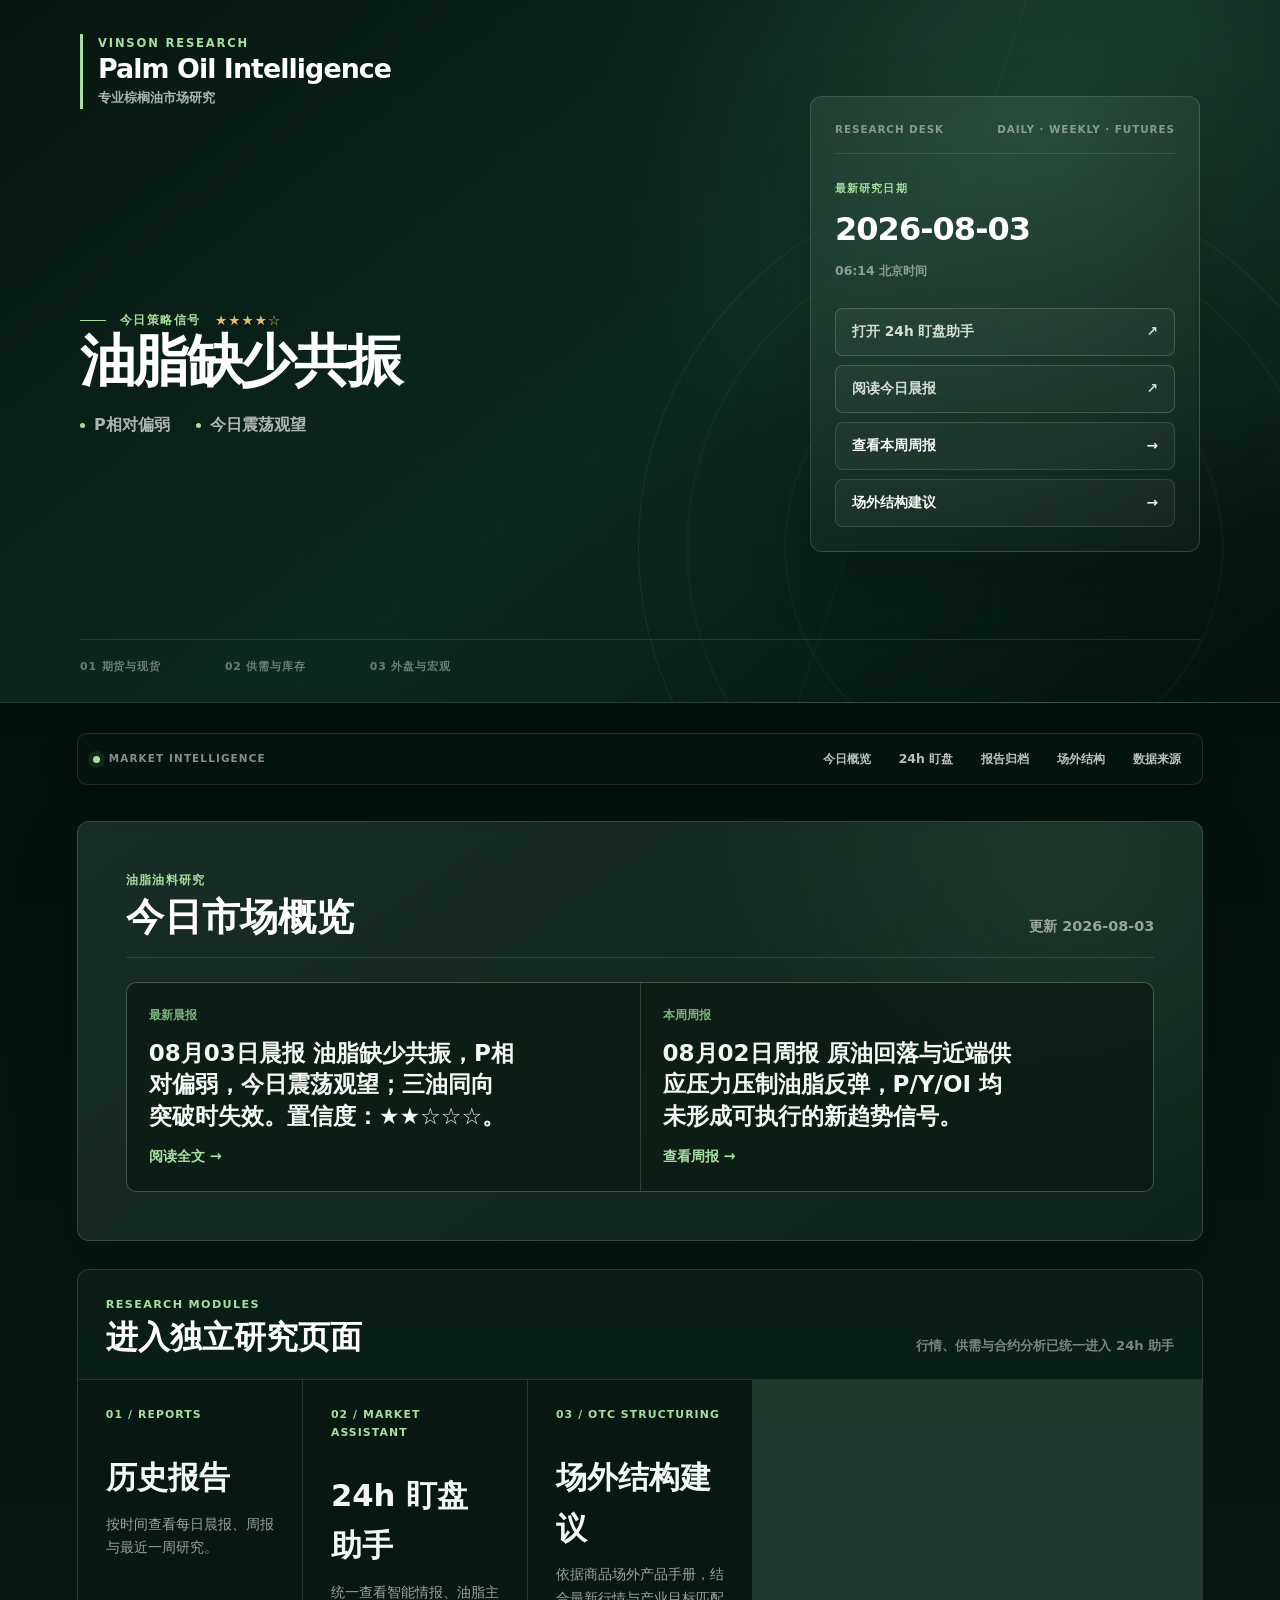
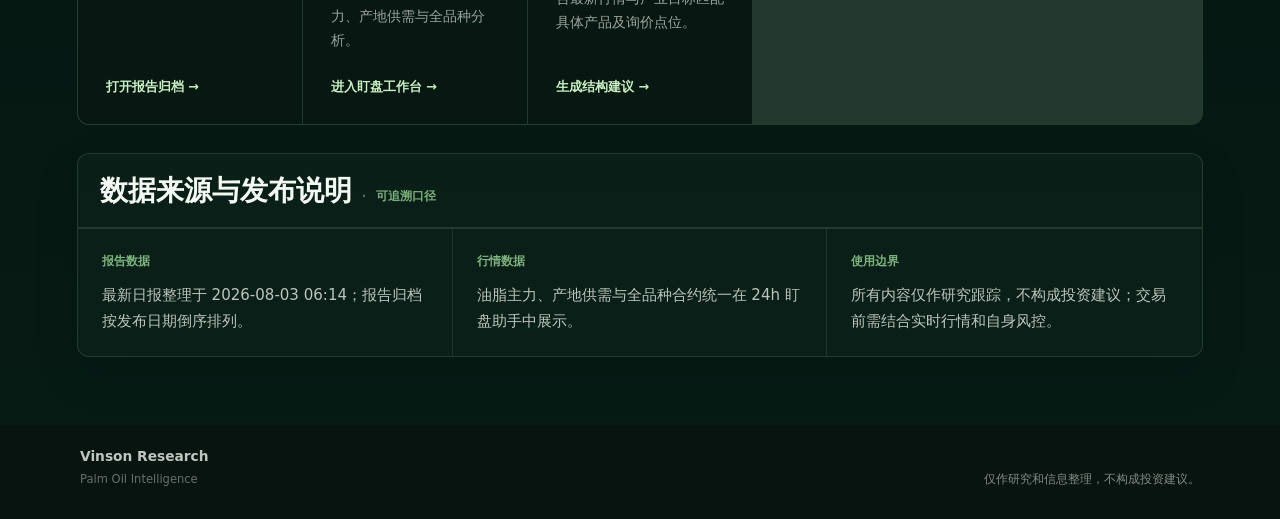
==== index.html @ aa5751e1 "Add on-demand futures contract analysis" ====
<!doctype html>
<html lang="zh-CN">
  <head>
    <meta charset="utf-8" />
    <meta name="viewport" content="width=device-width, initial-scale=1" />
    <title>棕榈油行情报告 | vinsontesla.com</title>
    <meta
      name="description"
      content="每日棕榈油期货、现货、库存、外盘与宏观要点汇总。"
    />
    <meta name="theme-color" content="#071712" />
    <meta property="og:type" content="website" />
    <meta property="og:title" content="Palm Oil Intelligence | 棕榈油市场研究" />
    <meta property="og:description" content="每日棕榈油期货、现货、库存、外盘与宏观要点汇总。" />
    <meta property="og:image" content="https://ethenwen0423-coder.github.io/palm-oil-daily/assets/og-palm-oil.png" />
    <meta property="og:image:width" content="1734" />
    <meta property="og:image:height" content="907" />
    <meta name="twitter:card" content="summary_large_image" />
    <link rel="icon" href="data:," />
    <script>
      window.PALM_OIL_CACHE_BUST = Date.now();
      document.write('<link rel="stylesheet" href="assets/styles.css?v=' + window.PALM_OIL_CACHE_BUST + '" />');
    </script>
  </head>
  <body class="home-page">
    <header class="hero">
      <div class="shell hero-shell">
        <div class="hero-brand" aria-label="Vinson Research Palm Oil Intelligence">
          <div>
            <p>Vinson Research</p>
            <h1>Palm Oil Intelligence</h1>
            <span>专业棕榈油市场研究</span>
          </div>
        </div>

        <section class="hero-view" aria-labelledby="today-view-title">
          <div class="hero-view-label">
            <span id="today-view-title">今日策略信号</span>
            <strong aria-label="四星观点评级">★★★★☆</strong>
          </div>
          <p id="hero-call" class="hero-call">读取今日观点</p>
          <ul id="hero-points">
            <li>自动同步最新晨报</li>
            <li>等待数据加载</li>
          </ul>
        </section>

        <aside class="hero-aside" aria-label="研究入口与更新时间">
          <div class="hero-aside-label"><span>Research Desk</span><span>Daily · Weekly · Futures</span></div>
          <div class="hero-meta" aria-label="更新时间">
            <span>最新研究日期</span>
            <strong id="latest-date">等待生成</strong>
            <span id="latest-updated">自动发布准备中</span>
          </div>

          <div class="hero-actions" aria-label="报告入口">
            <a class="hero-button hero-button-option" href="assistant.html">打开 24h 盯盘助手 <span aria-hidden="true">↗</span></a>
            <a id="daily-report-link" class="hero-button hero-button-option" href="reports.html">阅读今日晨报 <span aria-hidden="true">↗</span></a>
            <a id="weekly-report-link" class="hero-button hero-button-secondary" href="reports.html">查看本周周报 <span aria-hidden="true">→</span></a>
            <a class="hero-button hero-button-secondary" href="otc-structure.html">场外结构建议 <span aria-hidden="true">→</span></a>
          </div>
        </aside>

        <div class="hero-footnote" aria-label="研究覆盖范围">
          <span>01 期货与现货</span>
          <span>02 供需与库存</span>
          <span>03 外盘与宏观</span>
        </div>
      </div>
    </header>

    <main class="shell newspaper-layout">
      <nav class="home-anchor-nav" aria-label="首页分区导航">
        <strong><span aria-hidden="true"></span> Market Intelligence</strong>
        <div>
          <a href="#overview">今日概览</a>
          <a href="assistant.html">24h 盯盘</a>
          <a href="reports.html">报告归档</a>
          <a href="otc-structure.html">场外结构</a>
          <a href="#sources">数据来源</a>
        </div>
      </nav>

      <section id="overview" class="market-brief" aria-labelledby="overview-title">
        <header class="market-brief-header">
          <div>
            <p>油脂油料研究</p>
            <h2 id="overview-title">今日市场概览</h2>
          </div>
          <span id="overview-date">等待更新</span>
        </header>
        <div class="brief-report-stack" aria-label="最新研究报告">
          <article class="brief-report-item">
            <span>最新晨报</span>
            <strong id="overview-daily-title">等待生成</strong>
            <a id="overview-daily-link" href="reports.html">阅读全文 →</a>
          </article>
          <article class="brief-report-item">
            <span>本周周报</span>
            <strong id="overview-weekly-title">等待生成</strong>
            <a id="overview-weekly-link" href="reports.html">查看周报 →</a>
          </article>
        </div>

      </section>

      <section class="research-entries" aria-labelledby="research-entries-title">
        <header class="research-entries-heading">
          <div>
            <p>Research Modules</p>
            <h2 id="research-entries-title">进入独立研究页面</h2>
          </div>
          <span>行情、供需与合约分析已统一进入 24h 助手</span>
        </header>
        <div class="research-entry-grid">
          <a class="research-entry-card" href="reports.html">
            <span>01 / Reports</span>
            <strong>历史报告</strong>
            <p>按时间查看每日晨报、周报与最近一周研究。</p>
            <b>打开报告归档 →</b>
          </a>
          <a class="research-entry-card" href="assistant.html">
            <span>02 / Market Assistant</span>
            <strong>24h 盯盘助手</strong>
            <p>统一查看智能情报、油脂主力、产地供需与全品种分析。</p>
            <b>进入盯盘工作台 →</b>
          </a>
          <a class="research-entry-card" href="otc-structure.html">
            <span>03 / OTC Structuring</span>
            <strong>场外结构建议</strong>
            <p>依据商品场外产品手册，结合最新行情与产业目标匹配具体产品及询价点位。</p>
            <b>生成结构建议 →</b>
          </a>
        </div>
      </section>

      <section id="sources" class="sources-section" aria-labelledby="sources-title">
        <header class="section-heading">
          <h2 id="sources-title">数据来源与发布说明</h2>
          <span>可追溯口径</span>
        </header>
        <div class="sources-grid">
          <article class="source-card">
            <span>报告数据</span>
            <p id="sources-reports">日报与周报由本地发布流程同步生成。</p>
          </article>
          <article class="source-card">
            <span>行情数据</span>
            <p id="sources-futures">油脂主力、产地供需与全品种合约统一在 24h 盯盘助手中展示。</p>
          </article>
          <article class="source-card">
            <span>使用边界</span>
            <p>所有内容仅作研究跟踪，不构成投资建议；交易前需结合实时行情和自身风控。</p>
          </article>
        </div>
      </section>
    </main>

    <footer class="site-footer">
      <div class="shell footer-inner">
        <div><strong>Vinson Research</strong><span>Palm Oil Intelligence</span></div>
        <p>仅作研究和信息整理，不构成投资建议。</p>
      </div>
    </footer>

    <script>
      document.write('<script src="data/reports.js?v=' + window.PALM_OIL_CACHE_BUST + '"><\/script>');
    </script>
    <script>
      document.write('<script src="assets/app.js?v=' + window.PALM_OIL_CACHE_BUST + '"><\/script>');
    </script>
  </body>
</html>
---- assets/styles.css ----
:root {
  color-scheme: light;
  --bg: #f7f4ee;
  --panel: #ffffff;
  --ink: #1b1b1b;
  --muted: #66615a;
  --line: #d6d0c6;
  --accent: #8a5a20;
  --accent-dark: #5c3c15;
  --gold: #8a5a20;
  --deep: #071511;
  --deep-2: #0d211b;
  --danger: #a33b2f;
  --shadow: 0 18px 42px rgba(39, 31, 20, 0.08);
}

/* OTC structuring */
.otc-page {
  min-height: 100vh;
  background: #f1f2ed;
  color: #17221c;
}

.otc-hero {
  padding: 72px 0 82px;
  background:
    radial-gradient(circle at 12% 18%, rgba(186, 139, 72, 0.2), transparent 30%),
    linear-gradient(132deg, #111b16 0%, #22352a 58%, #0c1511 100%);
  color: #f5f3e9;
}

.otc-hero-grid {
  display: grid;
  grid-template-columns: minmax(0, 1fr) minmax(390px, 500px);
  gap: clamp(48px, 8vw, 110px);
  align-items: center;
}

.otc-eyebrow {
  margin: 0 0 14px;
  color: #d8ad70;
  font-size: 0.74rem;
  font-weight: 900;
  letter-spacing: 0.13em;
  text-transform: uppercase;
}

.otc-intro h1 {
  margin: 0;
  color: #fffdf5;
  font-size: clamp(3.4rem, 7.4vw, 6.8rem);
  letter-spacing: -0.06em;
  line-height: 0.9;
}

.otc-intro > p:not(.otc-eyebrow) {
  max-width: 620px;
  margin: 28px 0 0;
  color: rgba(247, 244, 232, 0.68);
  font-size: 1.02rem;
  line-height: 1.8;
}

.otc-data-status {
  display: grid;
  max-width: 590px;
  gap: 4px;
  margin-top: 40px;
  padding: 19px 21px;
  border: 1px solid rgba(224, 183, 125, 0.22);
  border-left: 3px solid #d8ad70;
  background: rgba(255, 255, 255, 0.04);
}

.otc-data-status span,
.otc-data-status small {
  color: rgba(247, 244, 232, 0.55);
  font-size: 0.72rem;
  font-weight: 760;
}

.otc-data-status strong { color: #fff; }

.otc-form {
  padding: 30px;
  border: 1px solid #e3ded0;
  background: #fff;
  box-shadow: 0 28px 70px rgba(0, 10, 5, 0.28);
  color: #17221c;
}

.otc-form-heading {
  display: flex;
  align-items: center;
  gap: 14px;
  padding-bottom: 22px;
  border-bottom: 1px solid #ebe7dc;
}

.otc-form-heading > span,
.otc-result-empty > span {
  display: grid;
  width: 40px;
  height: 40px;
  flex: 0 0 40px;
  place-items: center;
  border-radius: 50%;
  background: #9b6b2c;
  color: #fff;
  font-size: 0.76rem;
  font-weight: 900;
}

.otc-form-heading div { display: grid; }
.otc-form-heading strong { font-size: 1.08rem; }
.otc-form-heading small { color: #7d817c; }

.otc-field {
  display: grid;
  gap: 9px;
  margin-top: 22px;
  padding: 0;
  border: 0;
}

.otc-field > span,
.otc-field legend {
  color: #3c4841;
  font-size: 0.84rem;
  font-weight: 850;
}

.otc-field > small {
  color: #7b847e;
  font-size: 0.72rem;
}

.otc-field select {
  width: 100%;
  min-height: 50px;
  padding: 0 14px;
  border: 1px solid #d5d3c9;
  border-radius: 0;
  background: #fcfcfa;
  color: #17221c;
  font: inherit;
  font-weight: 760;
}

.otc-field select:focus {
  outline: 2px solid rgba(155, 107, 44, 0.2);
  border-color: #9b6b2c;
}

.otc-choice-grid { display: grid; gap: 7px; }
.objective-grid { grid-template-columns: repeat(3, minmax(0, 1fr)); }
.cost-grid { grid-template-columns: repeat(3, minmax(0, 1fr)); }
.otc-choice-grid label { position: relative; min-width: 0; }
.otc-choice-grid input { position: absolute; opacity: 0; }

.otc-choice-grid label > span {
  display: grid;
  min-height: 76px;
  align-content: center;
  gap: 3px;
  padding: 10px 11px;
  border: 1px solid #d9d6cc;
  background: #fbfbf8;
  cursor: pointer;
}

.otc-choice-grid strong { color: #334139; font-size: 0.78rem; }
.otc-choice-grid small { color: #8a8e89; font-size: 0.65rem; line-height: 1.35; }

.otc-choice-grid input:checked + span {
  border-color: #9b6b2c;
  background: #f7f0e5;
  box-shadow: inset 0 0 0 1px #9b6b2c;
}

.otc-choice-grid input:checked + span strong { color: #754b18; }

.otc-suitability {
  border: 1px solid #d7b67f;
  background: #fff8eb;
  padding: 14px;
}

.otc-suitability[hidden] { display: none; }

.otc-confirm {
  display: grid;
  grid-template-columns: auto 1fr;
  gap: 11px;
  align-items: start;
  cursor: pointer;
}

.otc-confirm input {
  width: 18px;
  height: 18px;
  margin-top: 2px;
  accent-color: #9b6b2c;
}

.otc-confirm span { display: grid; gap: 3px; }
.otc-confirm strong { color: #5e421e; font-size: 0.8rem; }
.otc-confirm small { color: #7d6c55; font-size: 0.69rem; line-height: 1.45; }

.otc-form-error {
  min-height: 1.4em;
  margin: 12px 0 0;
  color: #a33b30;
  font-size: 0.8rem;
  font-weight: 750;
}

.otc-submit {
  display: flex;
  width: 100%;
  min-height: 54px;
  align-items: center;
  justify-content: space-between;
  padding: 0 18px;
  border: 0;
  background: #17281f;
  color: #fff;
  cursor: pointer;
  font: inherit;
  font-weight: 900;
}

.otc-submit:hover { background: #9b6b2c; }

.otc-result {
  scroll-margin-top: 24px;
  padding-top: 64px;
}

.otc-result-empty {
  display: grid;
  min-height: 240px;
  place-items: center;
  align-content: center;
  padding: 32px;
  border: 1px dashed #b4b4ab;
  color: #737b75;
  text-align: center;
}

.otc-result-empty strong { margin-top: 14px; color: #2c3932; font-size: 1.2rem; }
.otc-result-empty p { max-width: 620px; margin: 6px 0 0; }

.otc-result-card {
  overflow: hidden;
  border-top: 5px solid #a87534;
  background: #fff;
  box-shadow: 0 16px 48px rgba(18, 32, 24, 0.08);
}

.otc-result-header {
  display: flex;
  justify-content: space-between;
  gap: 32px;
  padding: 34px 36px 28px;
}

.otc-result-header > div:first-child > span,
.otc-result-date span {
  color: #9b6b2c;
  font-size: 0.72rem;
  font-weight: 900;
  letter-spacing: 0.08em;
}

.otc-result-header h2 {
  margin: 7px 0 0;
  color: #17271f;
  font-size: clamp(2rem, 4vw, 3.7rem);
  letter-spacing: -0.04em;
}

.otc-result-header p {
  max-width: 720px;
  margin: 10px 0 0;
  color: #6c7871;
}

.otc-analysis-result .otc-result-header {
  align-items: flex-start;
  padding-top: 38px;
  padding-bottom: 34px;
}

.otc-analysis-result .otc-result-header h2 {
  max-width: 820px;
  font-size: clamp(2.35rem, 5vw, 4.7rem);
  line-height: 1.04;
}

.otc-analysis-result .otc-result-header p {
  color: #9b6b2c;
  font-size: 1rem;
  font-weight: 850;
}

.otc-result-date {
  display: grid;
  flex: 0 0 auto;
  justify-items: end;
  align-content: start;
  gap: 2px;
  min-width: 150px;
  padding: 15px 16px;
  border: 1px solid #e1ddd3;
  background: #f8f6f0;
}

.otc-result-date strong { font-size: 1.05rem; }
.otc-result-date small { color: #7a857e; }

.otc-warning,
.otc-ready {
  margin: 0 36px 28px;
  padding: 14px 16px;
  border-left: 3px solid #b44838;
  background: #fbefec;
  color: #763a32;
  font-size: 0.82rem;
}

.otc-warning ul { margin: 6px 0 0; padding-left: 19px; }
.otc-ready { border-left-color: #398064; background: #edf7f2; color: #285e4a; font-weight: 760; }

.otc-market-grid {
  display: grid;
  grid-template-columns: repeat(6, minmax(0, 1fr));
  border-top: 1px solid #e4e5df;
  border-bottom: 1px solid #e4e5df;
}

.otc-market-grid > div {
  display: grid;
  min-height: 102px;
  align-content: center;
  gap: 4px;
  padding: 18px;
  border-right: 1px solid #e4e5df;
}

.otc-market-grid > div:last-child { border-right: 0; }
.otc-market-grid span { color: #858b86; font-size: 0.7rem; font-weight: 850; }
.otc-market-grid strong { color: #203229; font-size: 1.1rem; }

.otc-market-grid--compact {
  grid-template-columns: repeat(4, minmax(0, 1fr));
  background: #fbfbf8;
}

.otc-market-grid--compact > div { min-height: 94px; }

.otc-rationale {
  display: grid;
  grid-template-columns: minmax(180px, 0.34fr) minmax(0, 1fr);
  gap: 34px;
  padding: 38px 36px 34px;
}

.otc-structure-explainer span,
.otc-rationale header span,
.otc-review-condition > span {
  color: #9b6b2c;
  font-size: 0.68rem;
  font-weight: 900;
  letter-spacing: 0.1em;
  text-transform: uppercase;
}

.otc-structure-explainer {
  display: grid;
  grid-template-columns: minmax(180px, 0.34fr) minmax(0, 1fr);
  gap: 34px;
  align-items: baseline;
  padding: 25px 36px 27px;
  border-top: 1px solid #eadfce;
  background: #f8f3ea;
}

.otc-structure-explainer div { display: grid; }

.otc-structure-explainer h3 {
  margin: 4px 0 0;
  color: #50391e;
  font-size: 1.05rem;
}

.otc-structure-explainer p {
  margin: 0;
  color: #665f54;
  font-size: 0.86rem;
  line-height: 1.75;
}

.otc-rationale header h3 {
  margin: 5px 0 0;
  color: #1f3027;
  font-size: 1.45rem;
}

.otc-rationale ol {
  display: grid;
  gap: 0;
  margin: 0;
  padding: 0;
  list-style: none;
}

.otc-rationale li {
  display: grid;
  grid-template-columns: 42px 1fr;
  gap: 14px;
  padding: 0 0 20px;
  border-bottom: 1px solid #e7e5de;
}

.otc-rationale li + li { padding-top: 20px; }
.otc-rationale li:last-child { padding-bottom: 0; border-bottom: 0; }

.otc-rationale li > span {
  display: grid;
  width: 34px;
  height: 34px;
  place-items: center;
  border-radius: 50%;
  background: #f1e8d9;
  color: #8b5c22;
  font-size: 0.7rem;
  font-weight: 900;
}

.otc-rationale li strong {
  color: #26372e;
  font-size: 0.94rem;
}

.otc-rationale li p {
  margin: 4px 0 0;
  color: #707a74;
  font-size: 0.84rem;
  line-height: 1.7;
}

.otc-review-condition {
  display: grid;
  grid-template-columns: 180px 1fr;
  gap: 34px;
  align-items: baseline;
  padding: 21px 36px 23px;
  border-top: 1px solid #e2e4de;
  background: #eef1eb;
}

.otc-review-condition p {
  margin: 0;
  color: #56635c;
  font-size: 0.82rem;
}

.otc-legs { padding: 32px 36px 12px; }
.otc-legs > header { display: flex; justify-content: space-between; gap: 24px; align-items: baseline; }
.otc-legs > header span { color: #26372e; font-weight: 900; }
.otc-legs > header p { margin: 0; color: #7f8781; font-size: 0.76rem; }
.otc-leg-grid { display: grid; grid-template-columns: repeat(4, minmax(0, 1fr)); gap: 10px; margin-top: 16px; }

.otc-leg-card {
  min-height: 190px;
  padding: 18px;
  border: 1px solid #e2dfd6;
  background: #faf9f5;
}

.otc-leg-card > span { color: #9b6b2c; font-size: 0.67rem; font-weight: 900; letter-spacing: 0.06em; }
.otc-leg-card h3 { margin: 18px 0 0; color: #28372f; font-size: 0.9rem; }
.otc-leg-card strong { display: block; margin-top: 3px; color: #7b501b; font-size: 1.65rem; }
.otc-leg-card p { margin: 14px 0 0; color: #768078; font-size: 0.76rem; line-height: 1.6; }

.otc-decision-grid {
  display: grid;
  grid-template-columns: repeat(2, minmax(0, 1fr));
  padding: 14px 36px 32px;
}

.otc-decision-grid section { padding: 22px 28px 22px 0; border-bottom: 1px solid #e6e7e1; }
.otc-decision-grid section:nth-child(odd) { border-right: 1px solid #e6e7e1; }
.otc-decision-grid section:nth-child(even) { padding-left: 28px; }
.otc-decision-grid span { color: #9b6b2c; font-size: 0.7rem; font-weight: 900; }
.otc-decision-grid p { margin: 7px 0 0; color: #69756e; font-size: 0.84rem; }

.otc-result-footer {
  display: flex;
  flex-wrap: wrap;
  gap: 8px 24px;
  padding: 20px 36px;
  background: #f0f1ec;
  color: #747b76;
  font-size: 0.72rem;
}

.otc-result-footer p { margin: 0; }

.otc-guide { padding-top: 88px; padding-bottom: 76px; }
.otc-guide > header { display: grid; grid-template-columns: 0.85fr 1.15fr; gap: 12px 60px; align-items: end; }
.otc-guide > header .otc-eyebrow { grid-column: 1 / -1; }
.otc-guide h2 { max-width: 560px; margin: 0; color: #17281f; font-size: clamp(2.3rem, 5vw, 4.6rem); letter-spacing: -0.05em; }
.otc-guide > header > p:last-child { margin: 0; color: #727c75; }
.otc-guide-grid { display: grid; grid-template-columns: repeat(3, minmax(0, 1fr)); gap: 1px; margin-top: 42px; background: #d9dbd4; }
.otc-guide-grid article { min-height: 245px; padding: 28px; background: #fff; }
.otc-guide-grid span { color: #9b6b2c; font-size: 0.68rem; font-weight: 900; letter-spacing: 0.08em; }
.otc-guide-grid h3 { margin: 38px 0 0; color: #26362e; font-size: 1.25rem; }
.otc-guide-grid p { margin: 12px 0 0; color: #707a74; font-size: 0.88rem; line-height: 1.7; }

.otc-boundary {
  display: grid;
  grid-template-columns: repeat(2, minmax(0, 1fr));
  gap: 1px;
  margin-bottom: 88px;
  background: #d8c39f;
}

.otc-boundary > div { padding: 26px 28px; background: #f6efe2; }
.otc-boundary span { color: #875b22; font-size: 0.75rem; font-weight: 900; }
.otc-boundary p { margin: 8px 0 0; color: #665f52; font-size: 0.84rem; line-height: 1.7; }

.otc-library-entry {
  display: grid;
  grid-template-columns: minmax(0, 1fr) auto;
  gap: 40px;
  align-items: end;
  margin-top: 64px;
  margin-bottom: 88px;
  padding: 34px 36px;
  border: 1px solid #d9d3c6;
  border-left: 5px solid #a87534;
  background: #fff;
  box-shadow: 0 14px 36px rgba(18, 32, 24, 0.06);
}

.otc-library-entry > div > span {
  color: #9b6b2c;
  font-size: 0.68rem;
  font-weight: 900;
  letter-spacing: 0.11em;
  text-transform: uppercase;
}

.otc-library-entry h2 {
  margin: 4px 0 0;
  color: #192b22;
  font-size: clamp(1.8rem, 3.6vw, 3rem);
  letter-spacing: -0.04em;
}

.otc-library-entry p {
  max-width: 760px;
  margin: 8px 0 0;
  color: #6e7771;
  font-size: 0.88rem;
}

.otc-library-entry > a {
  display: flex;
  min-width: 220px;
  min-height: 54px;
  align-items: center;
  justify-content: space-between;
  gap: 24px;
  padding: 0 18px;
  background: #17281f;
  color: #fff;
  font-weight: 900;
  text-decoration: none;
}

.otc-library-entry > a:hover { background: #9b6b2c; }

/* OTC structure library */
.otc-library-page {
  min-height: 100vh;
  background: #f1f2ed;
  color: #17221c;
}

.library-hero {
  padding: 70px 0 78px;
  background:
    radial-gradient(circle at 82% 22%, rgba(192, 147, 84, 0.17), transparent 27%),
    linear-gradient(133deg, #101a15 0%, #22372b 62%, #0c1511 100%);
  color: #fffdf5;
}

.library-hero-grid {
  display: grid;
  grid-template-columns: minmax(0, 1.05fr) minmax(340px, 0.95fr);
  gap: clamp(54px, 9vw, 120px);
  align-items: end;
}

.library-hero h1 {
  margin: 0;
  font-size: clamp(3.6rem, 7vw, 6.5rem);
  letter-spacing: -0.06em;
  line-height: 0.9;
}

.library-hero-copy > p {
  margin: 0;
  color: rgba(247, 244, 232, 0.7);
  font-size: 1rem;
  line-height: 1.85;
}

.library-stats {
  display: grid;
  grid-template-columns: auto 1fr auto 1fr;
  gap: 8px 12px;
  align-items: baseline;
  margin-top: 32px;
  padding-top: 22px;
  border-top: 1px solid rgba(226, 188, 134, 0.2);
}

.library-stats strong { color: #e1b778; font-size: 2rem; line-height: 1; }
.library-stats span { color: rgba(247, 244, 232, 0.56); font-size: 0.76rem; font-weight: 800; }

.library-toolbar {
  position: relative;
  z-index: 2;
  display: grid;
  grid-template-columns: minmax(260px, 0.7fr) minmax(0, 1.3fr);
  gap: 24px;
  align-items: end;
  margin-top: -1px;
  padding-top: 32px;
  padding-bottom: 28px;
  border-bottom: 1px solid #d7d9d2;
}

.library-toolbar label { display: grid; gap: 7px; }

.library-toolbar label > span {
  color: #48554e;
  font-size: 0.72rem;
  font-weight: 900;
}

.library-toolbar input {
  width: 100%;
  min-height: 48px;
  padding: 0 14px;
  border: 1px solid #cfcec5;
  background: #fff;
  color: #17221c;
  font: inherit;
}

.library-toolbar input:focus {
  outline: 2px solid rgba(155, 107, 44, 0.2);
  border-color: #9b6b2c;
}

.library-filters {
  display: flex;
  flex-wrap: wrap;
  gap: 7px;
  justify-content: flex-end;
}

.library-filters button {
  min-height: 38px;
  padding: 0 13px;
  border: 1px solid #d2d3cc;
  background: #f9f9f6;
  color: #5e6862;
  cursor: pointer;
  font: inherit;
  font-size: 0.75rem;
  font-weight: 850;
}

.library-filters button:hover,
.library-filters button[aria-pressed="true"] {
  border-color: #203229;
  background: #203229;
  color: #fff;
}

.library-content { padding-top: 14px; }

.library-group {
  display: grid;
  grid-template-columns: minmax(240px, 0.33fr) minmax(0, 1fr);
  gap: clamp(34px, 6vw, 82px);
  padding: 58px 0;
  border-bottom: 1px solid #d9dbd4;
}

.library-group > header { align-self: start; }

.library-group > header > div {
  display: flex;
  gap: 13px;
  align-items: center;
}

.library-group > header span {
  display: grid;
  width: 38px;
  height: 38px;
  flex: 0 0 38px;
  place-items: center;
  border-radius: 50%;
  background: #9b6b2c;
  color: #fff;
  font-size: 0.68rem;
  font-weight: 900;
}

.library-group h2 {
  margin: 0;
  color: #1d3026;
  font-size: clamp(1.55rem, 3vw, 2.25rem);
  letter-spacing: -0.04em;
}

.library-group > header > p {
  margin: 16px 0 0;
  color: #727c76;
  font-size: 0.84rem;
  line-height: 1.75;
}

.library-card-list { display: grid; gap: 10px; }

.library-card {
  border: 1px solid #dcdcd5;
  background: #fff;
  box-shadow: 0 8px 20px rgba(18, 32, 24, 0.035);
}

.library-card summary {
  display: grid;
  grid-template-columns: minmax(0, 1fr) auto 32px;
  gap: 20px;
  align-items: center;
  padding: 21px 22px;
  cursor: pointer;
  list-style: none;
}

.library-card summary::-webkit-details-marker { display: none; }
.library-card summary > div { min-width: 0; }

.library-card summary > div > span {
  color: #9b6b2c;
  font-size: 0.66rem;
  font-weight: 900;
  letter-spacing: 0.05em;
}

.library-card h3 {
  margin: 4px 0 0;
  color: #203229;
  font-size: 1.14rem;
}

.library-card summary p {
  margin: 5px 0 0;
  color: #7a827d;
  font-size: 0.78rem;
}

.library-card summary > strong {
  padding: 4px 9px;
  border: 1px solid #ddcfb8;
  background: #f7f0e5;
  color: #80551f;
  font-size: 0.67rem;
  white-space: nowrap;
}

.library-card summary > i {
  color: #25372e;
  font-size: 1.45rem;
  font-style: normal;
  text-align: center;
  transition: transform 0.18s ease;
}

.library-card[open] { border-color: #cbb48f; }
.library-card[open] summary > i { transform: rotate(45deg); }

.library-card-body {
  display: grid;
  grid-template-columns: repeat(3, minmax(0, 1fr));
  border-top: 1px solid #e4e4dd;
  background: #faf9f5;
}

.library-card-body section {
  min-height: 142px;
  padding: 20px 22px;
  border-right: 1px solid #e4e4dd;
}

.library-card-body section:last-child { border-right: 0; }

.library-card-body span {
  color: #9b6b2c;
  font-size: 0.67rem;
  font-weight: 900;
}

.library-card-body p {
  margin: 8px 0 0;
  color: #626e67;
  font-size: 0.8rem;
  line-height: 1.7;
}

.library-empty {
  display: grid;
  min-height: 280px;
  place-items: center;
  align-content: center;
  padding: 30px;
  color: #6f7973;
  text-align: center;
}

.library-empty strong { color: #24352c; font-size: 1.25rem; }
.library-empty p { margin: 4px 0 0; }

.library-boundary {
  display: grid;
  grid-template-columns: 180px 1fr;
  gap: 32px;
  margin-top: 18px;
  margin-bottom: 80px;
  padding: 24px 26px;
  border-left: 4px solid #9b6b2c;
  background: #f4eadb;
}

.library-boundary strong { color: #754b18; }
.library-boundary p { margin: 0; color: #6b6255; font-size: 0.83rem; }

@media (max-width: 980px) {
  .library-hero-grid,
  .library-toolbar,
  .library-group { grid-template-columns: 1fr; }
  .library-filters { justify-content: flex-start; }
  .library-card-body { grid-template-columns: 1fr; }
  .library-card-body section { min-height: 0; border-right: 0; border-bottom: 1px solid #e4e4dd; }
  .library-card-body section:last-child { border-bottom: 0; }
}

@media (max-width: 680px) {
  .otc-library-page .quant-header-inner { gap: 12px; }
  .otc-library-page .quant-back { font-size: 0.8rem; white-space: nowrap; }
  .otc-library-page .quant-brand { font-size: 0.78rem; text-align: right; }
  .otc-library-page .quant-brand span { display: none; }
  .otc-library-entry { grid-template-columns: 1fr; gap: 24px; margin-top: 48px; margin-bottom: 64px; padding: 26px 22px; }
  .otc-library-entry > a { min-width: 0; width: 100%; }
  .library-hero { padding: 48px 0 56px; }
  .library-hero h1 { font-size: clamp(3.2rem, 17vw, 5rem); }
  .library-hero-grid { gap: 36px; }
  .library-stats { grid-template-columns: auto 1fr auto 1fr; }
  .library-toolbar { padding-top: 24px; }
  .library-filters { flex-wrap: nowrap; overflow-x: auto; padding-bottom: 4px; }
  .library-filters button { flex: 0 0 auto; }
  .library-group { gap: 26px; padding: 44px 0; }
  .library-card summary { grid-template-columns: minmax(0, 1fr) 28px; gap: 12px; padding: 19px 18px; }
  .library-card summary > strong { grid-column: 1; justify-self: start; }
  .library-card summary > i { grid-column: 2; grid-row: 1 / span 2; }
  .library-card-body section { padding: 18px; }
  .library-boundary { grid-template-columns: 1fr; gap: 5px; margin-bottom: 60px; }
}

@media (max-width: 980px) {
  .otc-hero-grid,
  .otc-guide > header { grid-template-columns: 1fr; }
  .otc-market-grid { grid-template-columns: repeat(3, minmax(0, 1fr)); }
  .otc-market-grid--compact { grid-template-columns: repeat(2, minmax(0, 1fr)); }
  .otc-market-grid > div:nth-child(3) { border-right: 0; }
  .otc-market-grid--compact > div:nth-child(2) { border-right: 0; }
  .otc-leg-grid { grid-template-columns: repeat(2, minmax(0, 1fr)); }
}

@media (max-width: 680px) {
  .otc-hero { padding: 46px 0 56px; }
  .otc-hero-grid { gap: 40px; }
  .otc-intro h1 { font-size: clamp(3.2rem, 18vw, 5.2rem); }
  .otc-form { padding: 22px; }
  .objective-grid,
  .cost-grid,
  .otc-market-grid,
  .otc-leg-grid,
  .otc-decision-grid,
  .otc-guide-grid,
  .otc-boundary { grid-template-columns: 1fr; }
  .otc-choice-grid label > span { min-height: 66px; }
  .otc-result-header,
  .otc-legs > header { align-items: flex-start; flex-direction: column; }
  .otc-result-date { justify-items: start; }
  .otc-analysis-result .otc-result-header { padding: 30px 22px 26px; }
  .otc-analysis-result .otc-result-header h2 { font-size: clamp(2rem, 11vw, 3.15rem); }
  .otc-market-grid--compact { grid-template-columns: repeat(2, minmax(0, 1fr)); }
  .otc-market-grid--compact > div,
  .otc-market-grid--compact > div:nth-child(3) { min-height: 78px; border-right: 1px solid #e4e5df; }
  .otc-market-grid--compact > div:nth-child(2n) { border-right: 0; }
  .otc-rationale { grid-template-columns: 1fr; gap: 22px; padding: 30px 22px; }
  .otc-structure-explainer { grid-template-columns: 1fr; gap: 8px; padding: 22px; }
  .otc-review-condition { grid-template-columns: 1fr; gap: 5px; padding: 20px 22px; }
  .otc-warning,
  .otc-ready { margin-right: 22px; margin-left: 22px; }
  .otc-market-grid > div,
  .otc-market-grid > div:nth-child(3) { min-height: 82px; border-right: 0; border-bottom: 1px solid #e4e5df; }
  .otc-legs { padding: 28px 22px 10px; }
  .otc-leg-card { min-height: 0; }
  .otc-decision-grid { padding: 12px 22px 28px; }
  .otc-decision-grid section,
  .otc-decision-grid section:nth-child(even) { padding: 21px 0; border-right: 0; }
  .otc-result-footer { display: grid; padding: 20px 22px; }
  .otc-guide { padding-top: 64px; padding-bottom: 56px; }
  .otc-boundary { margin-bottom: 64px; }
}

* {
  box-sizing: border-box;
}

body {
  margin: 0;
  background:
    linear-gradient(rgba(247, 244, 238, 0.84), rgba(247, 244, 238, 0.96)),
    url("paper-pattern.webp") center top / 760px auto repeat,
    var(--bg);
  color: var(--ink);
  font-family:
    Inter, "HarmonyOS Sans", "PingFang SC", "Noto Sans CJK SC", system-ui, -apple-system, BlinkMacSystemFont, "Segoe UI", sans-serif;
  line-height: 1.65;
}

body.home-page {
  background:
    linear-gradient(180deg, #04120e 0, #071b15 44%, #08140f 100%),
    var(--deep);
  color: #f4f8f2;
}

body.detail-page {
  background: #f5f7f9;
  color: #1f2937;
}

body.futures-analysis-page {
  min-height: 100vh;
  background: #07120d;
  color: #f4f8f2;
}

.futures-page-header {
  border-bottom: 1px solid rgba(220, 240, 213, 0.18);
  background: #0b2018;
}

.futures-page-nav,
.futures-page-footer > div {
  display: flex;
  justify-content: space-between;
  gap: 18px;
  padding: 18px 0;
  color: rgba(244, 248, 242, 0.64);
  font-size: 0.84rem;
  font-weight: 760;
}

.futures-back {
  color: #9edb9b;
  text-decoration: none;
}

.futures-page-intro {
  padding: 52px 0 48px;
}

.futures-page-intro p,
.contract-picker > div > p,
.analysis-head p,
.analysis-panel header p {
  margin: 0;
  color: #9edb9b;
  font-size: 0.76rem;
  font-weight: 900;
}

.futures-page-intro h1 {
  margin: 7px 0 10px;
  color: #ffffff;
  font-size: clamp(2rem, 5vw, 3.6rem);
  letter-spacing: 0;
}

.futures-page-intro > span {
  color: rgba(244, 248, 242, 0.72);
  font-size: 1rem;
}

.futures-analysis-layout {
  display: grid;
  gap: 22px;
  padding: 30px 0 50px;
}

.contract-picker,
.analysis-head,
.analysis-panel {
  border: 1px solid rgba(220, 240, 213, 0.18);
  background: rgba(13, 33, 27, 0.94);
}

.contract-picker {
  display: grid;
  grid-template-columns: minmax(190px, 0.7fr) minmax(0, 1.6fr);
  gap: 22px 30px;
  align-items: end;
  padding: 22px;
}

.contract-picker h2,
.analysis-head h2,
.analysis-panel h3 {
  margin: 4px 0 0;
  color: #ffffff;
  font-size: 1.3rem;
}

.contract-picker-controls {
  display: grid;
  grid-template-columns: minmax(135px, 0.55fr) minmax(180px, 1.35fr) auto;
  gap: 12px;
}

.contract-picker label {
  display: grid;
  gap: 6px;
  color: rgba(244, 248, 242, 0.6);
  font-size: 0.78rem;
  font-weight: 800;
}

.contract-picker select,
.contract-picker button {
  min-width: 0;
  min-height: 44px;
  border: 1px solid rgba(220, 240, 213, 0.22);
  background: #07120d;
  color: #ffffff;
  padding: 0 12px;
  font: inherit;
}

.contract-picker button {
  align-self: end;
  border-color: #9edb9b;
  background: #9edb9b;
  color: #07120d;
  font-weight: 900;
  cursor: pointer;
}

.contract-picker-note {
  grid-column: 1 / -1;
  margin: 0;
  color: rgba(244, 248, 242, 0.66);
  font-size: 0.86rem;
}

.contract-analysis-result {
  min-height: 280px;
}

.analysis-empty {
  display: grid;
  min-height: 280px;
  place-items: center;
  border: 1px dashed rgba(220, 240, 213, 0.24);
  color: rgba(244, 248, 242, 0.6);
}

.analysis-head {
  display: flex;
  justify-content: space-between;
  gap: 24px;
  padding: 26px;
}

.analysis-head h2 {
  font-size: clamp(1.5rem, 3vw, 2.2rem);
}

.analysis-head h2 span {
  color: #9edb9b;
}

.analysis-head small {
  display: block;
  margin-top: 8px;
  color: rgba(244, 248, 242, 0.58);
}

.analysis-price {
  display: grid;
  align-content: start;
  justify-items: end;
}

.analysis-price strong {
  color: #ffffff;
  font-size: clamp(2rem, 5vw, 3.4rem);
  line-height: 1;
}

.analysis-price span { font-weight: 900; }
.analysis-price.up span { color: #9edb9b; }
.analysis-price.down span { color: #e19b86; }
.analysis-price.flat span { color: #f1c96b; }

.analysis-columns {
  display: grid;
  grid-template-columns: repeat(2, minmax(0, 1fr));
  gap: 1px;
  margin-top: 1px;
  background: rgba(220, 240, 213, 0.14);
}

.analysis-panel { padding: 24px; }
.analysis-panel > p { color: rgba(244, 248, 242, 0.78); line-height: 1.75; }

.indicator-grid {
  display: grid;
  grid-template-columns: repeat(3, minmax(0, 1fr));
  gap: 1px;
  margin: 20px 0 0;
  background: rgba(220, 240, 213, 0.14);
}

.indicator-grid div { padding: 11px; background: #091b14; }
.indicator-grid dt { color: rgba(244, 248, 242, 0.56); font-size: 0.75rem; font-weight: 800; }
.indicator-grid dd { margin: 3px 0 0; color: #ffffff; font-weight: 850; }

.analysis-levels,
.fundamental-framework {
  display: flex;
  flex-wrap: wrap;
  gap: 10px 20px;
  margin-top: 16px;
  color: rgba(244, 248, 242, 0.72);
  font-size: 0.88rem;
}

.technical-detail-list,
.fundamental-detail-list {
  display: grid;
  gap: 0;
  margin-top: 18px;
  border-top: 1px solid rgba(220, 240, 213, 0.16);
}

.technical-detail-list section,
.fundamental-detail-list section {
  display: grid;
  gap: 4px;
  padding: 13px 0;
  border-bottom: 1px solid rgba(220, 240, 213, 0.12);
}

.technical-detail-list strong,
.fundamental-detail-list strong {
  color: #9edb9b;
  font-size: 0.82rem;
}

.technical-detail-list span,
.fundamental-detail-list span {
  color: rgba(244, 248, 242, 0.74);
  font-size: 0.88rem;
  line-height: 1.65;
}

.fundamental-framework { display: grid; gap: 4px; padding: 14px 0; border-top: 1px solid rgba(220, 240, 213, 0.16); }
.fundamental-framework strong,
.hotspot-section > strong { color: #9edb9b; }

.fundamental-sources {
  display: grid;
  gap: 4px;
  margin: 13px 0 0;
  color: rgba(244, 248, 242, 0.58);
  font-size: 0.76rem;
  line-height: 1.55;
}
.fundamental-sources strong { color: rgba(158, 219, 155, 0.82); }
.fundamental-sources.is-missing { color: rgba(241, 201, 107, 0.78); }

.hotspot-section { margin-top: 10px; padding-top: 14px; border-top: 1px solid rgba(220, 240, 213, 0.16); }
.hotspot-list { display: grid; gap: 12px; margin: 12px 0 0; padding: 0; list-style: none; }
.hotspot-list li { display: grid; gap: 2px; }
.hotspot-list span { color: rgba(244, 248, 242, 0.53); font-size: 0.76rem; }
.hotspot-list a, .hotspot-list strong { color: #ffffff; font-size: 0.9rem; line-height: 1.5; }
.hotspot-list a { text-decoration-color: rgba(158, 219, 155, 0.6); }
.analysis-muted, .analysis-quality { color: rgba(244, 248, 242, 0.58); font-size: 0.86rem; }
.analysis-quality { margin: 1px 0 0; padding: 14px 18px; border-left: 3px solid #f1c96b; background: rgba(241, 201, 107, 0.08); }

.futures-page-footer { border-top: 1px solid rgba(220, 240, 213, 0.14); }

@media (max-width: 760px) {
  .futures-page-intro { padding: 38px 0; }
  .contract-picker, .contract-picker-controls, .analysis-columns { grid-template-columns: 1fr; }
  .analysis-head { align-items: flex-start; flex-direction: column; }
  .analysis-price { justify-items: start; }
  .indicator-grid { grid-template-columns: repeat(2, minmax(0, 1fr)); }
  .futures-page-nav, .futures-page-footer > div { align-items: flex-start; flex-direction: column; }
}

.shell {
  width: min(1120px, calc(100% - 40px));
  margin: 0 auto;
}

.hero {
  min-height: 100vh;
  min-height: 100svh;
  display: flex;
  align-items: center;
  background:
    linear-gradient(135deg, rgba(4, 18, 14, 0.98), rgba(8, 43, 33, 0.96) 52%, rgba(2, 11, 9, 0.98)),
    var(--deep);
  color: #f4f8f2;
  position: relative;
  overflow: hidden;
}

.hero::before {
  content: "";
  position: absolute;
  inset: 0;
  background:
    linear-gradient(115deg, transparent 0 18%, rgba(224, 246, 219, 0.04) 18% 18.25%, transparent 18.25% 36%, rgba(224, 246, 219, 0.035) 36% 36.2%, transparent 36.2% 58%, rgba(224, 246, 219, 0.03) 58% 58.18%, transparent 58.18%),
    repeating-linear-gradient(90deg, rgba(255, 255, 255, 0.035) 0 1px, transparent 1px 92px),
    repeating-linear-gradient(0deg, rgba(255, 255, 255, 0.026) 0 1px, transparent 1px 72px);
  opacity: 0.74;
  pointer-events: none;
}

.hero::after {
  content: "";
  position: absolute;
  inset: 9% 4% auto auto;
  width: min(520px, 54vw);
  aspect-ratio: 1.7;
  background:
    linear-gradient(145deg, transparent 0 12%, rgba(225, 246, 214, 0.11) 12% 12.5%, transparent 12.5% 24%, rgba(225, 246, 214, 0.08) 24% 24.45%, transparent 24.45% 42%, rgba(225, 246, 214, 0.07) 42% 42.35%, transparent 42.35%),
    linear-gradient(95deg, transparent 0 7%, rgba(225, 246, 214, 0.05) 7% 7.4%, transparent 7.4% 18%, rgba(225, 246, 214, 0.045) 18% 18.35%, transparent 18.35%);
  transform: rotate(-6deg);
  opacity: 0.55;
  pointer-events: none;
}

.hero-shell {
  position: relative;
  z-index: 1;
  display: flex;
  min-height: 100vh;
  min-height: 100svh;
  flex-direction: column;
  justify-content: flex-start;
  gap: 26px;
  padding: 48px 0;
}

.hero-brand {
  order: 1;
}

.hero-brand p,
.hero-brand h1,
.hero-brand span,
.hero-view p,
.hero-view ul {
  margin: 0;
}

.hero-brand p {
  color: rgba(244, 248, 242, 0.74);
  font-size: 0.9rem;
  font-weight: 800;
}

.hero-brand h1 {
  margin-top: 4px;
  color: #ffffff;
  font-size: clamp(1.9rem, 4vw, 3.6rem);
  font-weight: 800;
  line-height: 1.02;
}

.hero-brand span {
  display: block;
  margin-top: 10px;
  color: rgba(244, 248, 242, 0.7);
  font-size: 0.92rem;
  font-weight: 650;
}

.hero-view {
  order: 2;
  width: min(100%, 1120px);
  max-width: 1120px;
  margin-top: auto;
  margin-bottom: auto;
}

.hero-view-label {
  display: flex;
  align-items: center;
  gap: 16px;
  color: rgba(222, 238, 218, 0.74);
  font-size: 1rem;
  font-weight: 900;
}

.hero-view-label strong {
  color: #f1c96b;
  font-size: 1.05rem;
  letter-spacing: 0;
}

.hero-call {
  margin-top: 14px;
  color: #ffffff;
  max-width: 100%;
  font-size: clamp(3rem, 6.2vw, 5.6rem);
  font-weight: 850;
  line-height: 1.04;
  overflow-wrap: anywhere;
}

.hero-view ul {
  display: flex;
  flex-wrap: wrap;
  gap: 10px 22px;
  padding: 18px 0 0;
  list-style: none;
  color: rgba(244, 248, 242, 0.78);
  font-size: clamp(1rem, 1.8vw, 1.32rem);
  font-weight: 720;
}

.hero-view li::before {
  content: "";
  display: inline-block;
  width: 7px;
  height: 7px;
  margin-right: 10px;
  border-radius: 50%;
  background: #9edb9b;
  vertical-align: 0.12em;
}

.hero-meta {
  order: 3;
  display: grid;
  gap: 3px;
  color: rgba(244, 248, 242, 0.64);
  font-size: 0.9rem;
  font-weight: 760;
}

.hero-meta strong {
  color: #ffffff;
  font-size: clamp(1.2rem, 2.2vw, 1.75rem);
}

.hero-actions {
  order: 4;
  display: flex;
  flex-wrap: wrap;
  gap: 12px;
}

.hero-button {
  display: inline-flex;
  align-items: center;
  justify-content: center;
  min-height: 46px;
  padding: 0 20px;
  border: 1px solid rgba(234, 246, 230, 0.26);
  color: #f7fbf5;
  text-decoration: none;
  font-size: 0.95rem;
  font-weight: 850;
}

.hero-button-primary {
  border-color: #d7efcf;
  background: #f4f8f2;
  color: #092119;
}

.hero-button-secondary {
  background: rgba(244, 248, 242, 0.06);
}

.hero-button:hover {
  transform: translateY(-1px);
}

.masthead {
  background:
    linear-gradient(90deg, rgba(7, 21, 17, 0.96), rgba(7, 21, 17, 0.82) 46%, rgba(7, 21, 17, 0.9)),
    linear-gradient(180deg, rgba(6, 15, 13, 0.28), rgba(6, 15, 13, 0.88)),
    url("market-masthead.webp") center / cover;
  border-bottom: 1px solid rgba(212, 170, 105, 0.42);
  color: #f7f1e7;
  padding: 28px 0 24px;
  position: relative;
  overflow: hidden;
}

.masthead::before {
  content: "";
  position: absolute;
  inset: 0;
  background:
    radial-gradient(circle at 76% 18%, rgba(180, 124, 48, 0.18), transparent 34%),
    linear-gradient(180deg, transparent 0, rgba(0, 0, 0, 0.18) 100%);
  pointer-events: none;
}

.masthead::after {
  content: "";
  position: absolute;
  inset: auto 0 0;
  height: 7px;
  background: repeating-linear-gradient(
    90deg,
    rgba(214, 170, 105, 0.9) 0 42px,
    rgba(247, 241, 231, 0.55) 42px 48px,
    rgba(214, 170, 105, 0.9) 48px 92px
  );
  opacity: 0.34;
  pointer-events: none;
}

.masthead .shell {
  position: relative;
  z-index: 1;
}

.masthead-top,
.masthead-bottom {
  display: flex;
  justify-content: space-between;
  gap: 20px;
  border-top: 1px solid rgba(247, 241, 231, 0.2);
  border-bottom: 1px solid rgba(247, 241, 231, 0.2);
  padding: 8px 0;
  color: rgba(247, 241, 231, 0.74);
  font-family: Inter, ui-sans-serif, system-ui, -apple-system, BlinkMacSystemFont, "Segoe UI", sans-serif;
  font-size: 0.82rem;
  font-weight: 700;
  text-transform: uppercase;
}

.masthead-bottom {
  text-transform: none;
}

.masthead h1 {
  max-width: none;
  margin: 20px 0 16px;
  text-align: center;
  font-size: clamp(2.6rem, 6vw, 5.3rem);
  font-weight: 900;
  letter-spacing: 0;
  color: #fffaf0;
  text-shadow: 0 2px 22px rgba(0, 0, 0, 0.46);
}

.detail-masthead {
  padding-bottom: 30px;
}

.detail-masthead h1 {
  max-width: 920px;
  margin: 10px auto 8px;
  font-size: clamp(2rem, 4vw, 3.8rem);
}

.masthead-kicker,
.eyebrow,
.section-label,
.label {
  margin: 0;
  color: var(--gold);
  font-family: Inter, ui-sans-serif, system-ui, -apple-system, BlinkMacSystemFont, "Segoe UI", sans-serif;
  font-size: 0.76rem;
  font-weight: 800;
  letter-spacing: 0;
  text-transform: uppercase;
}

.masthead .masthead-kicker,
.masthead .eyebrow,
.masthead .section-label,
.masthead .label {
  color: #d4aa69;
}

h1,
h2,
h3 {
  margin: 0;
  line-height: 1.18;
}

.subtitle {
  max-width: 720px;
  margin: 0 auto;
  color: var(--muted);
  text-align: center;
  font-family: Inter, ui-sans-serif, system-ui, -apple-system, BlinkMacSystemFont, "Segoe UI", sans-serif;
  font-size: 0.98rem;
}

.masthead .subtitle {
  color: rgba(247, 241, 231, 0.76);
}

.detail-actions {
  display: flex;
  justify-content: center;
  margin-top: 18px;
}

.download-link {
  border: 1px solid rgba(247, 241, 231, 0.46);
  color: #fffaf0;
  background: rgba(255, 255, 255, 0.08);
  padding: 8px 14px;
  text-decoration: none;
  font-family: Inter, ui-sans-serif, system-ui, -apple-system, BlinkMacSystemFont, "Segoe UI", sans-serif;
  font-size: 0.86rem;
  font-weight: 800;
}

.download-link:hover {
  background: #fffaf0;
  color: var(--deep);
}

.newspaper-layout {
  display: grid;
  grid-template-columns: 1fr 1fr;
  gap: 36px;
  padding: 34px 0 48px;
  align-items: stretch;
}

.recent-section {
  grid-column: 1 / -1;
  min-height: 0;
  border-top-width: 4px;
}

.archive-section {
  min-height: 320px;
  min-width: 0;
}

.archive-area {
  grid-column: 1 / -1;
}

.archive-grid {
  display: grid;
  grid-template-columns: minmax(0, 1fr) minmax(0, 1fr);
  gap: 36px;
  align-items: start;
}

.archive-divider {
  display: flex;
  align-items: center;
  gap: 16px;
  color: var(--muted);
  font-family: Inter, ui-sans-serif, system-ui, -apple-system, BlinkMacSystemFont, "Segoe UI", sans-serif;
  font-size: 0.78rem;
  font-weight: 900;
  text-transform: uppercase;
  margin-bottom: 24px;
}

.archive-divider::before,
.archive-divider::after {
  content: "";
  height: 1px;
  background: var(--ink);
  flex: 1;
  opacity: 0.55;
}

.detail-layout {
  padding: 32px 0 42px;
}

.report-view,
.archive,
.newspaper-section {
  background: var(--panel);
  border-top: 3px solid var(--ink);
  border-bottom: 1px solid var(--line);
  border-radius: 0;
  box-shadow: var(--shadow);
}

.report-view {
  min-width: 0;
}

.newspaper-section {
  min-height: 360px;
  padding: 0;
  background:
    linear-gradient(rgba(255, 255, 255, 0.94), rgba(255, 255, 255, 0.96)),
    url("paper-pattern.webp") center / 620px auto repeat;
  border-left: 1px solid rgba(214, 208, 198, 0.76);
  border-right: 1px solid rgba(214, 208, 198, 0.76);
}

.section-heading {
  display: flex;
  align-items: baseline;
  justify-content: flex-start;
  gap: 10px;
  padding: 16px 0 14px;
  border-bottom: 1px solid var(--ink);
}

.section-heading span {
  color: var(--accent);
  font-family: Inter, ui-sans-serif, system-ui, -apple-system, BlinkMacSystemFont, "Segoe UI", sans-serif;
  font-size: 0.75rem;
  font-weight: 900;
  text-transform: uppercase;
}

.section-heading span::before {
  content: "·";
  margin-right: 10px;
  color: var(--ink);
}

.section-heading h2 {
  font-size: 1.55rem;
}

.recent-section .section-heading h2 {
  font-size: clamp(1.75rem, 3vw, 2.35rem);
}

.report-toolbar {
  display: flex;
  justify-content: space-between;
  gap: 20px;
  padding: 24px;
  border-bottom: 1px solid var(--line);
}

.report-toolbar h2 {
  font-size: clamp(1.45rem, 3vw, 2rem);
}

select {
  height: 40px;
  min-width: 148px;
  border: 1px solid var(--line);
  border-radius: 6px;
  background: #fff;
  color: var(--ink);
  padding: 0 12px;
  font: inherit;
}

.report-content {
  padding: 26px 30px 34px;
}

.detail-content {
  padding: 30px;
}

.report-content h1,
.report-content h2,
.report-content h3 {
  margin: 28px 0 10px;
}

.report-content h1:first-child,
.report-content h2:first-child,
.report-content h3:first-child {
  margin-top: 0;
}

.report-content p,
.report-content ul,
.report-content ol {
  margin: 0 0 14px;
}

.report-content li {
  margin: 6px 0;
}

.report-content table {
  width: 100%;
  border-collapse: collapse;
  margin: 18px 0;
  font-size: 0.95rem;
}

.report-content th,
.report-content td {
  border: 1px solid var(--line);
  padding: 9px 10px;
  text-align: left;
  vertical-align: top;
}

.report-content th {
  background: #f7f5ef;
}

.archive {
  padding: 22px;
}

.archive h2 {
  margin-bottom: 16px;
  font-size: 1.2rem;
}

.archive-list {
  display: grid;
  gap: 10px;
}

.report-link-list {
  display: grid;
  gap: 0;
  padding: 0;
}

.report-link-list.compact {
  padding: 0;
}

.report-link {
  display: grid;
  gap: 0;
  padding: 18px 0;
  border-bottom: 1px solid var(--line);
  color: var(--ink);
  text-decoration: none;
}

.report-link:last-child {
  border-bottom: 0;
}

.report-link:hover {
  color: var(--accent-dark);
}

.report-link span {
  font-size: clamp(1rem, 1.55vw, 1.24rem);
  font-weight: 800;
  line-height: 1.35;
  overflow-wrap: anywhere;
}

.recent-list {
  grid-template-columns: repeat(3, minmax(0, 1fr));
  column-gap: 34px;
}

.recent-link {
  min-height: 82px;
}

.report-link small {
  color: var(--muted);
  font-size: 0.88rem;
}

.back-link {
  display: inline-block;
  margin-bottom: 20px;
  color: var(--muted);
  text-decoration: none;
  font-weight: 700;
  font-family: Inter, ui-sans-serif, system-ui, -apple-system, BlinkMacSystemFont, "Segoe UI", sans-serif;
}

.back-link:hover {
  color: var(--ink);
}

.archive-item {
  width: 100%;
  border: 1px solid var(--line);
  border-radius: 6px;
  background: #fff;
  color: var(--ink);
  padding: 12px;
  text-align: left;
  cursor: pointer;
  font: inherit;
}

.archive-item:hover,
.archive-item.active {
  border-color: var(--accent);
  color: var(--accent-dark);
}

.archive-item strong,
.archive-item span {
  display: block;
}

.archive-item span {
  color: var(--muted);
  font-size: 0.9rem;
}

.site-footer {
  padding: 20px 0 30px;
  color: var(--muted);
}

.home-page .newspaper-layout {
  width: 100%;
  padding: 54px clamp(24px, 6vw, 120px) 68px;
  background:
    linear-gradient(180deg, rgba(4, 18, 14, 0.98), rgba(7, 27, 21, 0.98)),
    var(--deep);
}

.home-anchor-nav {
  position: sticky;
  top: 0;
  z-index: 4;
  grid-column: 1 / -1;
  display: flex;
  flex-wrap: wrap;
  gap: 10px;
  padding: 10px;
  margin: -10px 0 6px;
  border: 1px solid rgba(220, 240, 213, 0.12);
  border-radius: 8px;
  background: rgba(4, 18, 14, 0.86);
  backdrop-filter: blur(14px);
}

.home-anchor-nav a {
  display: inline-flex;
  align-items: center;
  min-height: 34px;
  border: 1px solid rgba(220, 240, 213, 0.14);
  border-radius: 6px;
  color: rgba(244, 248, 242, 0.76);
  padding: 0 13px;
  text-decoration: none;
  font-size: 0.86rem;
  font-weight: 820;
}

.home-anchor-nav a:hover {
  border-color: rgba(215, 239, 207, 0.58);
  color: #ffffff;
}

.market-brief,
.sources-section {
  grid-column: 1 / -1;
}

.market-brief {
  display: grid;
  gap: 28px;
  padding: clamp(24px, 4vw, 48px);
  border: 1px solid rgba(220, 240, 213, 0.13);
  border-radius: 8px;
  background:
    linear-gradient(135deg, rgba(244, 248, 242, 0.075), rgba(244, 248, 242, 0.028)),
    #0b2019;
}

.market-brief-header {
  display: flex;
  align-items: end;
  justify-content: space-between;
  gap: 18px;
}

.market-brief-header p,
.market-brief-header h2 {
  margin: 0;
}

.market-brief-header p {
  color: rgba(158, 219, 155, 0.78);
  font-size: 0.78rem;
  font-weight: 900;
}

.market-brief-header h2 {
  margin-top: 4px;
  color: #ffffff;
  font-size: clamp(1.55rem, 3vw, 2.35rem);
}

.market-brief-header span {
  color: rgba(244, 248, 242, 0.58);
  font-size: 0.9rem;
  font-weight: 780;
}

.brief-report-stack {
  display: grid;
  align-content: start;
}

.brief-report-item {
  display: grid;
  gap: 12px;
  padding: 24px 0 28px;
  border-top: 1px solid rgba(220, 240, 213, 0.16);
}

.brief-report-item:first-child {
  padding-top: 0;
  border-top: 0;
}

.brief-report-item:last-child {
  padding-bottom: 0;
}

.source-card {
  display: grid;
  align-content: start;
  gap: 12px;
  border: 1px solid rgba(220, 240, 213, 0.12);
  border-radius: 8px;
  background: rgba(2, 11, 9, 0.24);
  padding: 18px;
}

.brief-report-item span,
.source-card span {
  color: rgba(158, 219, 155, 0.78);
  font-size: 0.78rem;
  font-weight: 900;
}

.brief-report-item strong {
  color: #f4f8f2;
  font-size: clamp(1.25rem, 2.15vw, 1.72rem);
  line-height: 1.38;
  overflow-wrap: anywhere;
}

.brief-report-item a {
  width: fit-content;
  color: rgba(244, 248, 242, 0.76);
  text-decoration: none;
  font-size: 0.9rem;
  font-weight: 820;
}

.brief-report-item a:hover {
  color: #ffffff;
}

.market-strip-heading {
  display: flex;
  align-items: baseline;
  justify-content: space-between;
  gap: 20px;
}

.market-strip-heading strong {
  color: #f4f8f2;
  font-size: 1rem;
}

.market-strip-heading span {
  color: rgba(244, 248, 242, 0.56);
  font-size: 0.82rem;
  font-weight: 760;
}

.market-reference-heading {
  display: flex;
  align-items: baseline;
  justify-content: space-between;
  gap: 20px;
  margin-top: 2px;
}

.market-reference-heading strong {
  color: #f4f8f2;
  font-size: 1rem;
}

.market-reference-heading span {
  color: rgba(244, 248, 242, 0.56);
  font-size: 0.82rem;
  font-weight: 760;
}

.market-reference-grid {
  display: grid;
  grid-template-columns: repeat(2, minmax(0, 1fr));
  gap: 1px;
  overflow: hidden;
  padding: 1px;
  border: 1px solid rgba(220, 240, 213, 0.13);
  border-radius: 8px;
  background: rgba(220, 240, 213, 0.12);
}

.market-reference-item {
  display: grid;
  gap: 10px;
  padding: 20px;
  background: rgba(7, 21, 17, 0.94);
}

.market-reference-item > div,
.market-reference-item p {
  display: flex;
  align-items: baseline;
  justify-content: space-between;
  gap: 16px;
}

.market-reference-item span {
  color: #f4f8f2;
  font-size: 0.95rem;
  font-weight: 820;
}

.market-reference-item small {
  color: rgba(244, 248, 242, 0.5);
  font-size: 0.78rem;
  font-weight: 720;
}

.market-reference-item strong {
  color: #ffffff;
  font-size: clamp(1.4rem, 2.4vw, 2rem);
  line-height: 1.1;
}

.market-reference-item p {
  margin: 0;
}

.market-reference-item b,
.market-reference-item em {
  color: rgba(244, 248, 242, 0.68);
  font-size: 0.82rem;
  font-style: normal;
  font-weight: 760;
}

.market-reference-item em {
  color: #ed7462;
}

.market-reference-item .market-reference-time {
  color: rgba(244, 248, 242, 0.42);
}

.market-strip {
  display: grid;
  grid-template-columns: repeat(4, minmax(0, 1fr));
  gap: 1px;
  overflow: hidden;
  padding: 1px;
  border: 1px solid rgba(220, 240, 213, 0.13);
  border-radius: 8px;
  background: rgba(220, 240, 213, 0.12);
}

.market-strip-item {
  display: grid;
  gap: 14px;
  min-width: 0;
  padding: 20px;
  background: #071511;
}

.market-strip-item > div {
  display: flex;
  justify-content: space-between;
  gap: 12px;
}

.market-strip-item strong {
  color: #f4f8f2;
  font-size: 0.95rem;
}

.market-strip-item span {
  color: rgba(244, 248, 242, 0.45);
  font-size: 0.72rem;
  font-weight: 760;
}

.market-strip-item b {
  color: #ffffff;
  font-size: clamp(1.25rem, 2vw, 1.65rem);
  line-height: 1;
}

.market-strip-item small {
  color: #aebbb5;
  font-size: 0.86rem;
  font-weight: 850;
}

.market-strip-item.up small {
  color: #ed7462;
}

.market-strip-item.down small {
  color: #62cfa4;
}

.home-tabs {
  grid-column: 1 / -1;
  display: flex;
  flex-wrap: wrap;
  gap: 10px;
}

.home-tab {
  min-height: 42px;
  border: 1px solid rgba(220, 240, 213, 0.18);
  border-radius: 8px;
  background: rgba(244, 248, 242, 0.045);
  color: rgba(244, 248, 242, 0.76);
  padding: 0 16px;
  font: inherit;
  font-size: 0.92rem;
  font-weight: 850;
  cursor: pointer;
}

.home-tab.active,
.home-tab:hover {
  border-color: rgba(215, 239, 207, 0.72);
  background: #f4f8f2;
  color: #092119;
}

.tab-panel {
  grid-column: 1 / -1;
  display: none;
}

.tab-panel.active {
  display: grid;
  gap: 36px;
}

.home-page .archive-grid,
.home-page .recent-list {
  grid-template-columns: 1fr;
}

.home-page .newspaper-section {
  min-height: auto;
  overflow: hidden;
  background: rgba(244, 248, 242, 0.045);
  border: 1px solid rgba(220, 240, 213, 0.13);
  border-top: 1px solid rgba(220, 240, 213, 0.2);
  border-radius: 8px;
  box-shadow: none;
}

.home-page .section-heading {
  padding: 20px 24px;
  border-bottom: 1px solid rgba(220, 240, 213, 0.12);
}

.home-page .section-heading h2 {
  color: #f4f8f2;
  font-size: clamp(1.28rem, 2.2vw, 1.75rem);
}

.home-page .section-heading span {
  color: rgba(158, 219, 155, 0.76);
}

.home-page .section-heading span::before {
  color: rgba(244, 248, 242, 0.36);
}

.home-page .report-link {
  min-height: 0;
  padding: 18px 24px;
  border-bottom-color: rgba(220, 240, 213, 0.1);
  color: rgba(244, 248, 242, 0.9);
}

.home-page .report-link:hover {
  background: rgba(244, 248, 242, 0.045);
  color: #ffffff;
}

.home-page .report-link span {
  font-size: clamp(1rem, 1.4vw, 1.16rem);
  font-weight: 760;
}

.home-page .archive-divider {
  color: rgba(244, 248, 242, 0.56);
}

.home-page .archive-divider::before,
.home-page .archive-divider::after {
  background: rgba(220, 240, 213, 0.18);
  opacity: 1;
}

.futures-section {
  color: #f4f8f2;
}

.home-page .futures-heading {
  align-items: center;
}

.home-page .futures-heading > div {
  display: flex;
  align-items: baseline;
  gap: 10px;
  min-width: 0;
}

.futures-grid {
  display: grid;
  grid-template-columns: repeat(2, minmax(0, 1fr));
  gap: 1px;
  padding: 1px;
  background: rgba(220, 240, 213, 0.1);
}

.futures-card {
  min-width: 0;
  display: grid;
  gap: 16px;
  background: rgba(4, 18, 14, 0.66);
  padding: 22px 24px;
}

.futures-card-top,
.futures-price-row {
  display: flex;
  align-items: flex-start;
  justify-content: space-between;
  gap: 14px;
}

.futures-market {
  display: block;
  color: rgba(158, 219, 155, 0.78);
  font-size: 0.74rem;
  font-weight: 900;
}

.futures-card h3 {
  margin-top: 3px;
  color: #ffffff;
  font-size: clamp(1.1rem, 2vw, 1.42rem);
}

.futures-card h3 span {
  margin-left: 6px;
  color: #9edb9b;
  font-size: 0.82em;
}

.futures-direction {
  display: inline-flex;
  align-items: center;
  justify-content: center;
  width: 34px;
  height: 34px;
  border-radius: 50%;
  background: rgba(244, 248, 242, 0.1);
  font-size: 1.2rem;
  font-weight: 900;
  flex: 0 0 auto;
}

.futures-direction.up {
  color: #9edb9b;
}

.futures-direction.down {
  color: #e19b86;
}

.futures-direction.flat {
  color: #f1c96b;
}

.futures-price-row strong {
  color: #ffffff;
  font-size: clamp(1.8rem, 4vw, 3rem);
  line-height: 1;
}

.futures-price-value {
  display: grid;
  gap: 7px;
}

.futures-price-value small {
  color: rgba(244, 248, 242, 0.55);
  font-size: 0.74rem;
  font-weight: 800;
  letter-spacing: 0.04em;
}

.futures-price-row span {
  color: rgba(244, 248, 242, 0.72);
  font-size: 0.95rem;
  font-weight: 850;
  text-align: right;
}

.futures-score {
  display: grid;
  grid-template-columns: repeat(2, minmax(0, 1fr));
  gap: 1px;
  margin: 0;
  background: rgba(220, 240, 213, 0.12);
}

.futures-score div {
  min-width: 0;
  background: rgba(4, 18, 14, 0.58);
  padding: 10px 12px;
}

.futures-score dt {
  color: rgba(244, 248, 242, 0.52);
  font-size: 0.72rem;
  font-weight: 850;
}

.futures-score dd {
  margin: 3px 0 0;
  color: #ffffff;
  font-size: 1rem;
  font-weight: 880;
  overflow-wrap: anywhere;
}

.futures-view,
.futures-card p {
  margin: 0;
  color: rgba(244, 248, 242, 0.72);
  font-size: 0.94rem;
  line-height: 1.65;
}

.futures-analysis-details {
  display: grid;
  gap: 12px;
}

.futures-analysis-details section {
  min-width: 0;
  padding: 14px 16px;
  border-left: 4px solid rgba(158, 219, 155, 0.72);
  background: rgba(220, 240, 213, 0.06);
}

.futures-analysis-details h4 {
  margin: 0 0 10px;
  color: #ffffff;
  font-size: 0.98rem;
  font-weight: 900;
}

.futures-analysis-details ul {
  display: grid;
  gap: 9px;
  margin: 0;
  padding: 0;
  list-style: none;
}

.futures-analysis-details li {
  display: grid;
  gap: 3px;
}

.futures-analysis-details strong {
  color: #9edb9b;
  font-size: 0.78rem;
  font-weight: 900;
}

.futures-analysis-details span,
.futures-analysis-details p {
  color: rgba(244, 248, 242, 0.72);
  font-size: 0.86rem;
  line-height: 1.6;
  overflow-wrap: anywhere;
}

.futures-strategy-recommendation {
  display: grid;
  gap: 10px;
  padding: 10px 12px;
  border: 1px solid rgba(220, 240, 213, 0.12);
  background: rgba(4, 18, 14, 0.42);
}

.futures-strategy-recommendation h4 {
  margin: 0;
  color: #9edb9b;
  font-size: 0.92rem;
  font-weight: 900;
}

.futures-strategy-recommendation dl {
  display: grid;
  grid-template-columns: repeat(3, minmax(0, 1fr));
  gap: 8px;
  margin: 0;
}

.futures-strategy-recommendation div {
  min-width: 0;
}

.futures-strategy-recommendation dt {
  color: rgba(244, 248, 242, 0.5);
  font-size: 0.72rem;
  font-weight: 850;
}

.futures-strategy-recommendation dd,
.futures-strategy-recommendation p,
.futures-verification {
  margin: 2px 0 0;
  color: rgba(244, 248, 242, 0.62);
  font-size: 0.82rem;
  line-height: 1.55;
  overflow-wrap: anywhere;
}

.futures-strategy-recommendation dd {
  color: rgba(244, 248, 242, 0.88);
  font-weight: 820;
}

.futures-verification {
  border-top: 1px solid rgba(220, 240, 213, 0.12);
  padding-top: 10px;
}

.futures-watch-card {
  align-content: start;
}

.futures-watch-hint {
  color: rgba(244, 248, 242, 0.72);
  font-size: 0.9rem;
  line-height: 1.6;
}

.futures-watch-controls {
  display: grid;
  grid-template-columns: minmax(0, 1fr) auto;
  gap: 10px;
}

.futures-watch-controls select,
.futures-watch-controls button {
  min-width: 0;
  border: 1px solid rgba(220, 240, 213, 0.18);
  background: rgba(4, 18, 14, 0.58);
  color: #ffffff;
  font: inherit;
  font-size: 0.9rem;
  font-weight: 820;
}

.futures-watch-controls select {
  width: 100%;
  padding: 11px 12px;
}

.futures-watch-controls button {
  padding: 11px 16px;
  color: #07120d;
  background: #9edb9b;
  cursor: pointer;
}

.futures-watch-result {
  display: grid;
  gap: 16px;
}

.futures-watch-result:empty {
  min-height: 1px;
}

.futures-footnote {
  display: flex;
  flex-wrap: wrap;
  justify-content: space-between;
  gap: 10px 18px;
  padding: 16px 24px 20px;
  border-top: 1px solid rgba(220, 240, 213, 0.12);
  color: rgba(244, 248, 242, 0.58);
  font-size: 0.82rem;
  font-weight: 720;
}

.home-page .site-footer {
  background: #08140f;
  color: rgba(244, 248, 242, 0.52);
}

.sources-section {
  display: grid;
  gap: 0;
  overflow: hidden;
  border: 1px solid rgba(220, 240, 213, 0.13);
  border-radius: 8px;
  background: rgba(244, 248, 242, 0.045);
}

.sources-grid {
  display: grid;
  grid-template-columns: repeat(3, minmax(0, 1fr));
  gap: 0;
  border-top: 1px solid rgba(220, 240, 213, 0.12);
}

.source-card {
  border: 0;
  border-right: 1px solid rgba(220, 240, 213, 0.1);
  border-radius: 0;
  background: transparent;
  padding: 22px 24px;
}

.source-card:last-child {
  border-right: 0;
}

.source-card p {
  margin: 0;
  color: rgba(244, 248, 242, 0.76);
  font-size: 0.94rem;
  line-height: 1.7;
  overflow-wrap: anywhere;
}

.detail-page .detail-masthead {
  min-height: 240px;
  display: flex;
  align-items: center;
  background:
    linear-gradient(135deg, rgba(4, 18, 14, 0.98), rgba(8, 43, 33, 0.96) 52%, rgba(2, 11, 9, 0.98)),
    var(--deep);
  border-bottom: 1px solid rgba(220, 240, 213, 0.12);
  padding: 22px 0 26px;
}

.detail-page .detail-masthead::before {
  background:
    linear-gradient(115deg, transparent 0 18%, rgba(224, 246, 219, 0.04) 18% 18.25%, transparent 18.25% 36%, rgba(224, 246, 219, 0.035) 36% 36.2%, transparent 36.2% 58%, rgba(224, 246, 219, 0.03) 58% 58.18%, transparent 58.18%),
    repeating-linear-gradient(90deg, rgba(255, 255, 255, 0.035) 0 1px, transparent 1px 92px),
    repeating-linear-gradient(0deg, rgba(255, 255, 255, 0.026) 0 1px, transparent 1px 72px);
}

.detail-page .detail-masthead::after {
  display: none;
}

.detail-brand {
  display: none;
}

.detail-brand strong {
  color: #ffffff;
  font-size: clamp(1.35rem, 2.6vw, 2.05rem);
  line-height: 1.05;
}

.detail-page .back-link {
  margin-bottom: 0;
  color: rgba(244, 248, 242, 0.72);
}

.detail-page .back-link:hover {
  color: #ffffff;
}

.detail-page .masthead-kicker {
  display: none;
}

.detail-page .detail-masthead h1 {
  max-width: 820px;
  margin: 10px 0 12px;
  text-align: left;
  color: #ffffff;
  font-size: clamp(1.65rem, 3vw, 2.65rem);
  line-height: 1.12;
  text-shadow: none;
}

.detail-page .subtitle {
  max-width: none;
  margin: 0;
  color: rgba(244, 248, 242, 0.64);
  text-align: left;
}

.detail-page .detail-actions {
  justify-content: center;
  margin-top: 28px;
}

.detail-page .download-link {
  border-color: #0b2118;
  background: #0b2118;
  color: #ffffff;
  border-radius: 8px;
  transition:
    background 160ms ease,
    border-color 160ms ease,
    transform 160ms ease;
}

.detail-page .download-link:hover {
  border-color: #123c2b;
  background: #123c2b;
  color: #ffffff;
  transform: translateY(-1px);
}

.detail-page .detail-layout {
  width: 100%;
  max-width: none;
  padding: 48px max(20px, calc((100% - 820px) / 2)) 72px;
}

.detail-page .report-view {
  display: grid;
  gap: 24px;
  background: transparent;
  border: 0;
  border-radius: 0;
  box-shadow: none;
  color: #1f2937;
}

.detail-page .detail-content {
  padding: 0;
}

.research-card {
  background: #ffffff;
  border: 1px solid #e5e7eb;
  border-radius: 16px;
  overflow: hidden;
  box-shadow: 0 14px 34px rgba(15, 23, 42, 0.07);
  transition:
    box-shadow 160ms ease,
    transform 160ms ease;
}

.research-card:hover {
  box-shadow: 0 18px 42px rgba(15, 23, 42, 0.1);
  transform: translateY(-1px);
}

.research-card-heading {
  display: flex;
  align-items: baseline;
  gap: 12px;
  padding: 24px 28px 14px;
  border-bottom: 0;
}

.research-card-heading span {
  order: 2;
  color: #6b7280;
  font-size: 0.75rem;
  font-weight: 900;
}

.research-card-heading span::before {
  content: "·";
  margin-right: 10px;
  color: #d1d5db;
}

.research-card-heading h2 {
  margin: 0;
  color: #1f2937;
  font-size: clamp(1.25rem, 2vw, 1.7rem);
}

.research-card-body {
  display: grid;
  gap: 15px;
  padding: 8px 28px 28px;
  color: #1f2937;
  font-size: 1rem;
}

.research-card-body p,
.research-card-body ul {
  margin: 0;
}

.research-card-body p {
  line-height: 1.75;
}

.research-conclusion {
  padding: 14px 16px;
  border-left: 3px solid #0b6b4b;
  background: #f0f8f4;
  color: #1f2937;
  font-weight: 760;
}

.research-card-body h3 {
  margin: 4px 0 0;
  color: #1f2937;
  font-size: 1.06rem;
}

.research-card-body ul {
  display: grid;
  gap: 9px;
  padding-left: 0;
  list-style: none;
}

.research-card-body li {
  position: relative;
  padding-left: 18px;
}

.research-card-body li::before {
  content: "";
  position: absolute;
  left: 0;
  top: 0.72em;
  width: 6px;
  height: 6px;
  border-radius: 50%;
  background: #0b6b4b;
}

.research-table-wrap {
  overflow-x: auto;
  border: 1px solid #e5e7eb;
  border-radius: 10px;
}

.research-card-body table {
  width: 100%;
  min-width: 640px;
  border-collapse: collapse;
  margin: 0;
  background: #ffffff;
}

.research-card-body th,
.research-card-body td {
  border: 1px solid #e5e7eb;
  padding: 11px 12px;
  color: #1f2937;
  text-align: left;
  vertical-align: top;
}

.research-card-body th {
  background: #f5f7f9;
  color: #1f2937;
  font-weight: 850;
}

.research-card-body a {
  color: #0b6b4b;
  font-weight: 760;
  text-decoration: underline;
  text-underline-offset: 3px;
  word-break: break-word;
}

.detail-page .report-content h1,
.detail-page .report-content h2,
.detail-page .report-content h3 {
  color: #1f2937;
}

.detail-page .report-content h2 {
  padding-bottom: 0;
  border-bottom: 0;
}

.detail-page .report-content table {
  background: #ffffff;
}

.detail-page .report-content th {
  background: #f5f7f9;
}

.detail-page .report-content th,
.detail-page .report-content td {
  border-color: #e5e7eb;
}

.detail-page .site-footer {
  background: #f5f7f9;
  color: #6b7280;
}

@media (max-width: 820px) {
  .newspaper-layout {
    grid-template-columns: 1fr;
  }

  .sources-grid {
    grid-template-columns: 1fr;
  }

  .market-strip {
    grid-template-columns: repeat(2, minmax(0, 1fr));
  }

  .market-reference-grid {
    grid-template-columns: 1fr;
  }

  .source-card {
    border-right: 0;
    border-bottom: 1px solid rgba(220, 240, 213, 0.1);
  }

  .source-card:last-child {
    border-bottom: 0;
  }

  .futures-grid {
    grid-template-columns: 1fr;
  }

  .recent-list {
    grid-template-columns: 1fr;
  }

  .report-toolbar {
    display: grid;
  }
}

@media (max-width: 620px) {
  .archive-grid {
    grid-template-columns: 1fr;
  }
}

@media (max-width: 520px) {
  .shell {
    width: min(100% - 24px, 1120px);
  }

  .home-tabs {
    display: grid;
    grid-template-columns: 1fr;
  }

  .home-anchor-nav {
    position: static;
  }

  .market-brief {
    padding: 20px;
  }

  .market-brief-header {
    display: grid;
  }

  .market-strip-heading {
    display: grid;
    gap: 4px;
  }

  .market-reference-heading {
    display: grid;
    gap: 4px;
  }

  .market-strip {
    grid-template-columns: 1fr;
  }

  .home-page .futures-heading > div,
  .futures-card-top,
  .futures-price-row {
    display: grid;
  }

  .futures-price-row span {
    text-align: left;
  }

  .report-content,
  .detail-content,
  .report-toolbar,
  .archive {
    padding: 18px;
  }

  .masthead-top,
  .masthead-bottom {
    display: grid;
    gap: 4px;
  }

  .report-link {
    padding: 14px 0;
  }
}

/* 2026 visual system refresh: commodity intelligence desk */
:root {
  --deep: #061510;
  --deep-2: #0a2119;
  --deep-3: #103127;
  --signal: #a7dfa1;
  --signal-strong: #c9f0c2;
  --warm: #e5bd70;
  --home-line: rgba(220, 240, 213, 0.14);
  --home-muted: rgba(239, 247, 236, 0.64);
  --home-panel: rgba(13, 37, 28, 0.72);
}

::selection {
  background: rgba(167, 223, 161, 0.34);
  color: inherit;
}

a,
button,
select {
  transition:
    color 160ms ease,
    border-color 160ms ease,
    background-color 160ms ease,
    transform 160ms ease,
    box-shadow 160ms ease;
}

a:focus-visible,
button:focus-visible,
select:focus-visible {
  outline: 3px solid rgba(167, 223, 161, 0.72);
  outline-offset: 3px;
}

body.home-page {
  background:
    radial-gradient(circle at 78% 6%, rgba(72, 139, 104, 0.17), transparent 29rem),
    linear-gradient(180deg, #05150f 0, #071b14 52%, #06130f 100%);
}

.hero {
  min-height: clamp(680px, 90svh, 860px);
  align-items: stretch;
  border-bottom: 1px solid var(--home-line);
  background:
    radial-gradient(circle at 82% 18%, rgba(100, 176, 126, 0.18), transparent 28rem),
    linear-gradient(142deg, #061510 0%, #0b291f 54%, #04110d 100%);
}

.hero::before {
  background:
    linear-gradient(108deg, transparent 0 68%, rgba(167, 223, 161, 0.055) 68% 68.08%, transparent 68.08%),
    repeating-linear-gradient(90deg, transparent 0 99px, rgba(255, 255, 255, 0.026) 100px),
    repeating-linear-gradient(0deg, transparent 0 79px, rgba(255, 255, 255, 0.02) 80px);
  -webkit-mask-image: linear-gradient(90deg, transparent, #000 32%, #000);
  mask-image: linear-gradient(90deg, transparent, #000 32%, #000);
}

.hero::after {
  inset: auto -7% -30% auto;
  width: min(730px, 62vw);
  aspect-ratio: 1;
  border: 1px solid rgba(167, 223, 161, 0.09);
  border-radius: 50%;
  background:
    radial-gradient(circle, transparent 0 42%, rgba(167, 223, 161, 0.035) 42.2% 42.5%, transparent 42.7%),
    radial-gradient(circle, transparent 0 61%, rgba(167, 223, 161, 0.04) 61.2% 61.5%, transparent 61.7%);
  transform: none;
  opacity: 1;
}

.hero-shell {
  display: grid;
  grid-template-columns: minmax(0, 1.5fr) minmax(300px, 0.62fr);
  grid-template-rows: auto minmax(0, 1fr) auto;
  column-gap: clamp(48px, 7vw, 112px);
  row-gap: 34px;
  min-height: inherit;
  padding: 38px 0 30px;
}

.hero-brand {
  grid-column: 1 / -1;
  display: flex;
  align-items: center;
  gap: 15px;
}

.brand-signal {
  width: 42px;
  height: 42px;
  display: inline-flex;
  align-items: flex-end;
  justify-content: center;
  gap: 4px;
  flex: 0 0 auto;
  padding: 9px 8px;
  border: 1px solid rgba(167, 223, 161, 0.24);
  border-radius: 50%;
  background: rgba(167, 223, 161, 0.08);
}

.brand-signal > i {
  width: 3px;
  display: block;
  border-radius: 2px;
  background: var(--signal);
}

.brand-signal > i:nth-child(1) { height: 8px; }
.brand-signal > i:nth-child(2) { height: 15px; }
.brand-signal > i:nth-child(3) { height: 22px; }

.hero-brand p {
  color: var(--signal);
  font-size: 0.72rem;
  letter-spacing: 0.16em;
  text-transform: uppercase;
}

.hero-brand h1 {
  margin-top: 2px;
  font-size: clamp(1.5rem, 2.5vw, 2.35rem);
  letter-spacing: -0.035em;
}

.hero-brand span:not(.brand-signal) {
  margin-top: 5px;
  font-size: 0.8rem;
}

.hero-view {
  grid-column: 1;
  align-self: center;
  width: auto;
  margin: 0;
}

.hero-view-label {
  gap: 14px;
  color: var(--signal);
  font-size: 0.78rem;
  letter-spacing: 0.12em;
  text-transform: uppercase;
}

.hero-view-label::before {
  content: "";
  width: 26px;
  height: 1px;
  background: var(--signal);
}

.hero-view-label strong {
  margin-left: auto;
  color: var(--warm);
  font-size: 0.85rem;
  letter-spacing: 0.08em;
}

.hero-call {
  max-width: 860px;
  margin-top: 18px;
  font-size: clamp(2.75rem, 5.7vw, 5.5rem);
  font-weight: 780;
  letter-spacing: -0.055em;
  line-height: 1.01;
  text-wrap: balance;
}

.hero-view ul {
  gap: 10px 26px;
  padding-top: 26px;
  color: rgba(244, 248, 242, 0.7);
  font-size: clamp(0.92rem, 1.25vw, 1.08rem);
  font-weight: 650;
}

.hero-view li::before {
  width: 5px;
  height: 5px;
  margin-right: 9px;
  background: var(--signal);
}

.hero-aside {
  grid-column: 2;
  align-self: center;
  display: grid;
  gap: 26px;
  padding: 24px;
  border: 1px solid rgba(220, 240, 213, 0.16);
  border-radius: 12px;
  background: linear-gradient(145deg, rgba(238, 248, 234, 0.075), rgba(238, 248, 234, 0.025));
  box-shadow: 0 26px 70px rgba(0, 0, 0, 0.18);
  backdrop-filter: blur(12px);
}

.hero-aside-label {
  display: flex;
  justify-content: space-between;
  gap: 14px;
  padding-bottom: 15px;
  border-bottom: 1px solid rgba(220, 240, 213, 0.12);
  color: rgba(244, 248, 242, 0.48);
  font-size: 0.65rem;
  font-weight: 800;
  letter-spacing: 0.09em;
  text-transform: uppercase;
}

.hero-meta {
  gap: 5px;
}

.hero-meta > span:first-child {
  color: var(--signal);
  font-size: 0.7rem;
  letter-spacing: 0.1em;
  text-transform: uppercase;
}

.hero-meta strong {
  font-size: clamp(1.65rem, 2.5vw, 2.3rem);
  letter-spacing: -0.03em;
}

.hero-meta > span:last-child {
  color: rgba(244, 248, 242, 0.52);
  font-size: 0.78rem;
}

.hero-actions {
  display: grid;
  gap: 9px;
}

.hero-button {
  min-height: 48px;
  justify-content: space-between;
  padding: 0 16px;
  border-color: rgba(220, 240, 213, 0.14);
  border-radius: 8px;
  font-size: 0.86rem;
  font-weight: 760;
}

.hero-button-primary {
  border-color: var(--signal-strong);
  background: var(--signal-strong);
  color: #071712;
}

.hero-button-secondary {
  background: rgba(244, 248, 242, 0.035);
}

.hero-button-option {
  border-color: rgba(220, 240, 213, 0.2);
  background: rgba(244, 248, 242, 0.035);
  color: rgba(244, 248, 242, 0.86);
}

.hero-button-option:hover,
.hero-button-option:focus-visible,
.hero-button-option[aria-current="page"] {
  border-color: var(--signal-strong);
  background: var(--signal-strong);
  color: #071712;
}

.hero-button-option:active {
  transform: translateX(2px) scale(0.995);
}

.hero-button:hover {
  border-color: rgba(201, 240, 194, 0.68);
  transform: translateX(3px);
}

.hero-footnote {
  grid-column: 1 / -1;
  display: flex;
  gap: clamp(22px, 5vw, 72px);
  padding-top: 18px;
  border-top: 1px solid rgba(220, 240, 213, 0.12);
  color: rgba(244, 248, 242, 0.42);
  font-size: 0.68rem;
  font-weight: 760;
  letter-spacing: 0.08em;
  text-transform: uppercase;
}

.home-page .newspaper-layout {
  gap: 28px;
  padding-top: 30px;
}

.home-anchor-nav {
  align-items: center;
  justify-content: space-between;
  gap: 22px;
  margin: 0 0 8px;
  padding: 9px 10px 9px 15px;
  border-radius: 10px;
  background: rgba(5, 21, 15, 0.88);
  box-shadow: 0 10px 34px rgba(0, 0, 0, 0.16);
}

.home-anchor-nav > strong {
  display: inline-flex;
  align-items: center;
  gap: 9px;
  color: rgba(244, 248, 242, 0.54);
  font-size: 0.65rem;
  letter-spacing: 0.11em;
  text-transform: uppercase;
}

.home-anchor-nav > strong > span {
  width: 7px;
  height: 7px;
  border-radius: 50%;
  background: var(--signal);
  box-shadow: 0 0 0 5px rgba(167, 223, 161, 0.09);
}

.home-anchor-nav > div {
  display: flex;
  flex-wrap: wrap;
  justify-content: flex-end;
  gap: 6px;
}

.home-anchor-nav a {
  min-height: 32px;
  border-color: transparent;
  padding: 0 10px;
  font-size: 0.78rem;
  font-weight: 720;
}

.home-anchor-nav a:hover {
  border-color: rgba(167, 223, 161, 0.16);
  background: rgba(167, 223, 161, 0.06);
}

.market-brief {
  gap: 24px;
  border-color: rgba(220, 240, 213, 0.16);
  border-radius: 12px;
  background:
    radial-gradient(circle at 88% 8%, rgba(91, 158, 115, 0.13), transparent 22rem),
    linear-gradient(145deg, rgba(244, 248, 242, 0.06), rgba(244, 248, 242, 0.018)),
    #0a2018;
  box-shadow: 0 24px 68px rgba(0, 0, 0, 0.15);
}

.market-brief-header {
  padding-bottom: 18px;
  border-bottom: 1px solid rgba(220, 240, 213, 0.12);
}

.market-brief-header p {
  color: var(--signal);
  letter-spacing: 0.1em;
  text-transform: uppercase;
}

.brief-report-stack {
  grid-template-columns: repeat(2, minmax(0, 1fr));
  gap: 1px;
  overflow: hidden;
  border: 1px solid rgba(220, 240, 213, 0.12);
  border-radius: 10px;
  background: rgba(220, 240, 213, 0.12);
}

.brief-report-item,
.brief-report-item:first-child,
.brief-report-item:last-child {
  min-width: 0;
  padding: 22px;
  border: 0;
  background: rgba(5, 21, 15, 0.82);
}

.brief-report-item strong {
  font-size: clamp(1.15rem, 1.8vw, 1.48rem);
  text-wrap: balance;
}

.brief-report-item a {
  color: var(--signal);
}

.market-strip,
.market-reference-grid {
  border-radius: 10px;
}

.market-strip-item,
.market-reference-item {
  position: relative;
  overflow: hidden;
  background: rgba(5, 21, 15, 0.86);
}

.market-strip-item::after {
  content: "";
  position: absolute;
  inset: auto 0 0;
  height: 2px;
  background: rgba(167, 223, 161, 0.18);
}

.market-strip-item.up::after { background: rgba(237, 116, 98, 0.72); }
.market-strip-item.down::after { background: rgba(98, 207, 164, 0.72); }

.home-tabs {
  gap: 7px;
  padding: 6px;
  width: fit-content;
  border: 1px solid rgba(220, 240, 213, 0.12);
  border-radius: 10px;
  background: rgba(4, 18, 14, 0.54);
}

.home-tab {
  min-height: 38px;
  border-color: transparent;
  border-radius: 7px;
  background: transparent;
  font-size: 0.82rem;
}

.home-tab.active,
.home-tab:hover {
  border-color: rgba(201, 240, 194, 0.12);
  background: var(--signal-strong);
}

.home-page .newspaper-section,
.sources-section {
  border-radius: 12px;
  background: rgba(12, 34, 26, 0.72);
  box-shadow: 0 18px 48px rgba(0, 0, 0, 0.1);
}

.home-page .section-heading {
  padding: 20px 22px;
}

.home-page .recent-list {
  grid-template-columns: repeat(3, minmax(0, 1fr));
  gap: 1px;
  background: rgba(220, 240, 213, 0.1);
}

.home-page .recent-list .report-link {
  min-height: 132px;
  align-content: space-between;
  border: 0;
  background: rgba(5, 21, 15, 0.78);
}

.home-page .recent-list .report-link:hover {
  background: rgba(20, 55, 42, 0.82);
}

.home-page .archive-grid {
  grid-template-columns: repeat(2, minmax(0, 1fr));
  gap: 22px;
}

.home-page .report-link {
  padding: 18px 22px;
}

.futures-card {
  background: rgba(5, 21, 15, 0.84);
  transition: background-color 160ms ease;
}

.futures-card:hover {
  background: rgba(13, 43, 32, 0.9);
}

.futures-direction {
  border: 1px solid rgba(220, 240, 213, 0.12);
  background: rgba(244, 248, 242, 0.06);
}

.sources-section {
  overflow: hidden;
}

.footer-inner {
  display: flex;
  align-items: flex-end;
  justify-content: space-between;
  gap: 24px;
}

.footer-inner > div {
  display: grid;
  gap: 2px;
}

.footer-inner strong {
  color: rgba(244, 248, 242, 0.78);
  font-size: 0.86rem;
}

.footer-inner span {
  color: rgba(244, 248, 242, 0.4);
  font-size: 0.72rem;
}

.footer-inner p {
  margin: 0;
  font-size: 0.76rem;
}

/* Report reading surface */
.detail-page .detail-masthead {
  min-height: 300px;
  background:
    radial-gradient(circle at 82% 10%, rgba(91, 158, 115, 0.17), transparent 25rem),
    linear-gradient(142deg, #061510 0%, #0b291f 54%, #04110d 100%);
}

.detail-page .detail-masthead .shell {
  display: grid;
  grid-template-columns: 1fr auto;
  align-items: start;
  gap: 12px 36px;
}

.detail-page .back-link {
  grid-column: 1;
  width: fit-content;
  color: var(--signal);
  font-size: 0.82rem;
}

.detail-brand {
  grid-column: 2;
  grid-row: 1;
  display: grid;
  grid-template-columns: auto 1fr;
  align-items: center;
  column-gap: 12px;
  color: rgba(244, 248, 242, 0.52);
  text-align: right;
}

.detail-brand .brand-signal {
  grid-row: 1 / 3;
}

.detail-brand > span:not(.brand-signal) {
  font-size: 0.66rem;
  font-weight: 800;
  letter-spacing: 0.11em;
  text-transform: uppercase;
}

.detail-brand strong {
  font-size: 1rem;
}

.detail-page .detail-masthead h1,
.detail-page .subtitle {
  grid-column: 1 / -1;
}

.detail-page .detail-masthead h1 {
  max-width: 900px;
  margin-top: 30px;
  font-size: clamp(2rem, 4vw, 3.45rem);
  letter-spacing: -0.04em;
  text-wrap: balance;
}

.detail-page .detail-layout {
  padding-top: 56px;
}

.detail-page .footer-inner strong {
  color: #1f2937;
}

.detail-page .footer-inner span {
  color: #6b7280;
}

.research-card {
  border-color: #e1e6e3;
  border-radius: 14px;
  box-shadow: 0 18px 48px rgba(15, 35, 26, 0.065);
}

.research-card-heading {
  padding: 26px 30px 14px;
}

.research-card-body {
  padding: 8px 30px 30px;
}

.research-conclusion {
  border-left-color: #14825e;
  border-radius: 0 8px 8px 0;
  background: #edf7f2;
}

/* Futures analysis page alignment */
.futures-page-header {
  background:
    radial-gradient(circle at 84% 0%, rgba(91, 158, 115, 0.18), transparent 25rem),
    linear-gradient(142deg, #061510 0%, #0b291f 56%, #04110d 100%);
}

.futures-page-nav {
  align-items: center;
}

.futures-nav-brand {
  display: inline-flex;
  align-items: center;
  gap: 10px;
}

.futures-nav-brand > a {
  padding-right: 10px;
  border-right: 1px solid rgba(220, 240, 213, 0.18);
  color: rgba(244, 248, 242, 0.68);
  text-decoration: none;
  font-size: 0.72rem;
  font-weight: 760;
}

.futures-nav-brand > a:hover {
  color: #fff;
}

.futures-nav-brand .brand-signal {
  width: 30px;
  height: 30px;
  padding: 6px;
}

.futures-nav-brand .brand-signal > i:nth-child(1) { height: 5px; }
.futures-nav-brand .brand-signal > i:nth-child(2) { height: 10px; }
.futures-nav-brand .brand-signal > i:nth-child(3) { height: 15px; }

.contract-picker,
.analysis-head,
.analysis-panel {
  border-color: rgba(220, 240, 213, 0.14);
  border-radius: 10px;
  background: rgba(13, 37, 28, 0.76);
}

.analysis-columns {
  gap: 16px;
  background: transparent;
}

.contract-picker select,
.contract-picker button {
  border-radius: 7px;
}

@media (max-width: 900px) {
  .hero {
    min-height: auto;
  }

  .hero-shell {
    grid-template-columns: 1fr;
    grid-template-rows: auto auto auto auto;
    min-height: 0;
    padding: 34px 0;
  }

  .hero-brand,
  .hero-view,
  .hero-aside,
  .hero-footnote {
    grid-column: 1;
  }

  .hero-aside {
    grid-template-columns: minmax(180px, 0.65fr) minmax(0, 1.35fr);
    align-items: start;
  }

  .hero-aside-label {
    grid-column: 1 / -1;
  }

  .home-anchor-nav {
    align-items: flex-start;
    flex-direction: column;
  }

  .home-anchor-nav > div {
    justify-content: flex-start;
  }

  .home-page .recent-list {
    grid-template-columns: 1fr;
  }

  .home-page .recent-list .report-link {
    min-height: 0;
  }
}

@media (max-width: 620px) {
  .hero-shell {
    row-gap: 28px;
  }

  .hero-brand h1 {
    font-size: 1.38rem;
  }

  .hero-call {
    font-size: clamp(2.25rem, 12vw, 3.25rem);
  }

  .hero-view-label strong {
    display: none;
  }

  .hero-aside {
    grid-template-columns: 1fr;
    padding: 18px;
  }

  .hero-footnote {
    flex-wrap: wrap;
  }

  .home-page .newspaper-layout {
    padding: 24px 12px 52px;
  }

  .home-anchor-nav > strong {
    display: none;
  }

  .home-anchor-nav > div {
    display: grid;
    width: 100%;
    grid-template-columns: repeat(2, minmax(0, 1fr));
  }

  .home-anchor-nav a {
    justify-content: center;
  }

  .brief-report-stack,
  .home-page .archive-grid {
    grid-template-columns: 1fr;
  }

  .home-tabs {
    width: 100%;
  }

  .footer-inner,
  .detail-page .detail-masthead .shell {
    display: grid;
  }

  .detail-brand {
    grid-column: 1;
    grid-row: auto;
    justify-self: start;
    text-align: left;
  }

  .detail-page .detail-masthead h1,
  .detail-page .subtitle {
    grid-column: 1;
  }

  .detail-page .detail-masthead h1 {
    margin-top: 14px;
  }

  .research-card-heading,
  .research-card-body {
    padding-left: 20px;
    padding-right: 20px;
  }
}

@media (prefers-reduced-motion: reduce) {
  *,
  *::before,
  *::after {
    scroll-behavior: auto !important;
    transition-duration: 0.01ms !important;
  }
}

/* Homepage hierarchy and standalone research pages */
.hero {
  min-height: clamp(620px, 78svh, 760px);
}

.hero-shell {
  grid-template-columns: minmax(0, 1fr) minmax(330px, 390px);
  grid-template-rows: auto minmax(0, 1fr) auto;
  column-gap: clamp(42px, 6vw, 88px);
  row-gap: 26px;
  padding-top: 34px;
  padding-bottom: 26px;
}

.hero-brand,
.hero-view,
.hero-aside,
.hero-footnote,
.hero-meta,
.hero-actions {
  order: 0;
}

.hero-brand {
  grid-column: 1;
  grid-row: 1;
  align-self: start;
  padding-left: 15px;
  border-left: 3px solid var(--signal);
}

.hero-brand h1 {
  font-size: clamp(1.65rem, 2.1vw, 2.1rem);
}

.hero-view {
  grid-column: 1;
  grid-row: 2;
  align-self: center;
}

.hero-view-label {
  flex-wrap: wrap;
  justify-content: flex-start;
}

.hero-view-label strong {
  margin-left: 0;
}

.hero-call {
  max-width: 760px;
  font-size: clamp(2.45rem, 4.35vw, 4.35rem);
  font-weight: 760;
  line-height: 1.06;
  letter-spacing: -0.045em;
}

.hero-view ul {
  max-width: 760px;
  padding-top: 22px;
}

.hero-aside {
  grid-column: 2;
  grid-row: 1 / 3;
  align-self: center;
}

.hero-footnote {
  grid-column: 1 / -1;
  grid-row: 3;
}

.research-entries {
  grid-column: 1 / -1;
  overflow: hidden;
  border: 1px solid rgba(220, 240, 213, 0.14);
  border-radius: 12px;
  background: rgba(12, 34, 26, 0.72);
}

.research-entries-heading {
  display: flex;
  align-items: end;
  justify-content: space-between;
  gap: 20px;
  padding: 26px 28px 22px;
  border-bottom: 1px solid rgba(220, 240, 213, 0.12);
}

.research-entries-heading p,
.research-entries-heading h2 {
  margin: 0;
}

.research-entries-heading p {
  color: var(--signal);
  font-size: 0.7rem;
  font-weight: 850;
  letter-spacing: 0.12em;
  text-transform: uppercase;
}

.research-entries-heading h2 {
  margin-top: 5px;
  color: #fff;
  font-size: clamp(1.45rem, 2.5vw, 2rem);
}

.research-entries-heading > span {
  color: rgba(244, 248, 242, 0.48);
  font-size: 0.82rem;
  font-weight: 720;
}

.research-entry-grid {
  display: grid;
  grid-template-columns: repeat(5, minmax(0, 1fr));
  gap: 1px;
  background: rgba(220, 240, 213, 0.12);
}

.research-entry-card {
  min-height: 230px;
  display: flex;
  flex-direction: column;
  align-items: flex-start;
  padding: 26px 28px;
  background: rgba(5, 21, 15, 0.9);
  color: #f4f8f2;
  text-decoration: none;
}

.research-entry-card:hover {
  background: rgba(17, 49, 37, 0.94);
}

.research-entry-card > span {
  color: var(--signal);
  font-size: 0.68rem;
  font-weight: 850;
  letter-spacing: 0.1em;
  text-transform: uppercase;
}

.research-entry-card strong {
  margin-top: 28px;
  font-size: clamp(1.45rem, 2.4vw, 2rem);
}

.research-entry-card p {
  max-width: 28ch;
  margin: 10px 0 24px;
  color: rgba(244, 248, 242, 0.62);
  font-size: 0.9rem;
  line-height: 1.65;
}

.research-entry-card b {
  margin-top: auto;
  color: var(--signal-strong);
  font-size: 0.8rem;
}

.section-page {
  min-height: 100vh;
  background:
    radial-gradient(circle at 82% 0, rgba(72, 139, 104, 0.15), transparent 30rem),
    linear-gradient(180deg, #061510, #081b14 60%, #06130f);
  color: #f4f8f2;
}

.section-page-header {
  border-bottom: 1px solid rgba(220, 240, 213, 0.14);
  background:
    radial-gradient(circle at 82% 12%, rgba(100, 176, 126, 0.16), transparent 26rem),
    linear-gradient(142deg, #061510 0%, #0b291f 58%, #04110d 100%);
}

.section-page-nav {
  min-height: 76px;
  display: flex;
  align-items: center;
  justify-content: space-between;
  gap: 24px;
  border-bottom: 1px solid rgba(220, 240, 213, 0.12);
}

.section-page-brand {
  display: grid;
  gap: 2px;
  padding-left: 12px;
  border-left: 2px solid var(--signal);
  color: #fff;
  text-decoration: none;
}

.section-page-brand span {
  color: var(--signal);
  font-size: 0.62rem;
  font-weight: 850;
  letter-spacing: 0.12em;
  text-transform: uppercase;
}

.section-page-brand strong {
  font-size: 0.96rem;
}

.section-page-nav > div {
  display: flex;
  flex-wrap: wrap;
  justify-content: flex-end;
  gap: 6px;
}

.section-page-nav > div a {
  min-height: 34px;
  display: inline-flex;
  align-items: center;
  padding: 0 11px;
  border: 1px solid transparent;
  border-radius: 7px;
  color: rgba(244, 248, 242, 0.64);
  text-decoration: none;
  font-size: 0.78rem;
  font-weight: 760;
}

.section-page-nav > div a:hover,
.section-page-nav > div a.active {
  border-color: rgba(167, 223, 161, 0.16);
  background: rgba(167, 223, 161, 0.08);
  color: #fff;
}

.section-page-intro {
  max-width: 760px;
  padding: 64px 0 70px;
}

.section-page-intro p,
.section-page-intro h1 {
  margin: 0;
}

.section-page-intro p {
  color: var(--signal);
  font-size: 0.72rem;
  font-weight: 850;
  letter-spacing: 0.14em;
  text-transform: uppercase;
}

.section-page-intro h1 {
  margin-top: 10px;
  font-size: clamp(2.7rem, 6vw, 5.3rem);
  letter-spacing: -0.055em;
  line-height: 1;
}

.section-page-intro > span {
  display: block;
  max-width: 58ch;
  margin-top: 18px;
  color: rgba(244, 248, 242, 0.6);
  font-size: 0.95rem;
  line-height: 1.75;
}

.section-page-main {
  display: grid;
  gap: 32px;
  padding-top: 46px;
  padding-bottom: 72px;
}

.section-page .newspaper-section {
  min-height: 0;
  overflow: hidden;
  border: 1px solid rgba(220, 240, 213, 0.14);
  border-radius: 12px;
  background: rgba(12, 34, 26, 0.76);
  box-shadow: 0 22px 58px rgba(0, 0, 0, 0.14);
}

.section-page .section-heading {
  padding: 22px 24px;
  border-bottom-color: rgba(220, 240, 213, 0.12);
}

.section-page .section-heading h2 {
  color: #fff;
  font-size: clamp(1.28rem, 2.2vw, 1.75rem);
}

.section-page .section-heading span {
  color: var(--signal);
}

.section-page .section-heading span::before {
  color: rgba(244, 248, 242, 0.36);
}

.section-page .recent-list {
  grid-template-columns: repeat(3, minmax(0, 1fr));
  gap: 1px;
  background: rgba(220, 240, 213, 0.1);
}

.section-page .report-link {
  min-height: 0;
  padding: 18px 24px;
  border-bottom-color: rgba(220, 240, 213, 0.1);
  background: rgba(5, 21, 15, 0.78);
  color: rgba(244, 248, 242, 0.9);
}

.section-page .recent-list .report-link {
  min-height: 132px;
  align-content: space-between;
  border: 0;
}

.section-page .report-link:hover {
  background: rgba(20, 55, 42, 0.82);
  color: #fff;
}

.section-page .archive-grid {
  gap: 22px;
}

.section-page .archive-divider {
  color: rgba(244, 248, 242, 0.52);
}

.section-page .archive-divider::before,
.section-page .archive-divider::after {
  background: rgba(220, 240, 213, 0.18);
  opacity: 1;
}

.section-page .futures-grid {
  grid-template-columns: repeat(2, minmax(0, 1fr));
}

.section-page .futures-heading > div {
  display: flex;
  align-items: baseline;
  gap: 10px;
}

.section-page-footer {
  border-top: 1px solid rgba(220, 240, 213, 0.12);
  background: #06110d;
  color: rgba(244, 248, 242, 0.5);
}

@media (max-width: 900px) {
  .hero-shell {
    grid-template-columns: 1fr;
    grid-template-rows: auto auto auto auto;
  }

  .hero-brand { grid-row: 1; }
  .hero-view { grid-row: 2; }
  .hero-aside { grid-row: 3; }
  .hero-footnote { grid-row: 4; }

  .research-entry-grid,
  .section-page .recent-list {
    grid-template-columns: 1fr;
  }

  .research-entry-card,
  .section-page .recent-list .report-link {
    min-height: 0;
  }
}

@media (max-width: 620px) {
  .hero-call {
    font-size: clamp(2.15rem, 11vw, 3.05rem);
  }

  .research-entries-heading,
  .section-page-nav {
    align-items: flex-start;
    flex-direction: column;
  }

  .research-entries-heading {
    padding: 22px 20px;
  }

  .research-entry-card {
    padding: 24px 20px;
  }

  .section-page-nav {
    padding: 20px 0;
  }

  .section-page-nav > div {
    justify-content: flex-start;
  }

  .section-page-intro {
    padding: 48px 0 52px;
  }

  .section-page-main {
    padding-top: 28px;
    padding-bottom: 50px;
  }

  .section-page .archive-grid,
  .section-page .futures-grid {
    grid-template-columns: 1fr;
  }
}

/* Origin supply and demand data */
.supply-demand-main {
  gap: 42px;
}

.supply-demand-loading,
.supply-demand-error {
  display: grid;
  gap: 8px;
  padding: 34px;
  border: 1px solid rgba(220, 240, 213, 0.14);
  border-radius: 12px;
  background: rgba(12, 34, 26, 0.76);
}

.supply-demand-loading span,
.supply-demand-error span {
  color: rgba(244, 248, 242, 0.58);
  line-height: 1.65;
}

.supply-demand-error {
  border-color: rgba(229, 189, 112, 0.34);
}

.supply-update-notice {
  display: flex;
  align-items: center;
  justify-content: space-between;
  gap: 24px;
  margin-bottom: 34px;
  padding: 18px 22px;
  border: 1px solid rgba(167, 223, 161, 0.2);
  border-left: 3px solid var(--signal);
  border-radius: 10px;
  background: rgba(14, 43, 32, 0.78);
}

.supply-update-notice > div {
  display: grid;
  gap: 6px;
}

.supply-update-notice > div span {
  color: var(--signal);
  font-size: 0.64rem;
  font-weight: 850;
  letter-spacing: 0.1em;
}

.supply-update-notice > div strong {
  color: rgba(244, 248, 242, 0.9);
  font-size: 0.82rem;
  line-height: 1.55;
}

.supply-update-notice dl {
  flex: 0 0 auto;
  display: flex;
  gap: 22px;
  margin: 0;
}

.supply-update-notice dl div {
  display: grid;
  gap: 4px;
}

.supply-update-notice dt {
  color: rgba(244, 248, 242, 0.38);
  font-size: 0.59rem;
}

.supply-update-notice dd {
  margin: 0;
  color: rgba(244, 248, 242, 0.72);
  font-size: 0.68rem;
  font-variant-numeric: tabular-nums;
}

.supply-update-no_change {
  border-color: rgba(229, 189, 112, 0.24);
  border-left-color: var(--warm);
}

.supply-update-no_change > div span {
  color: var(--warm);
}

.supply-update-source_error {
  border-color: rgba(229, 126, 112, 0.26);
  border-left-color: #efaa9f;
}

.supply-update-source_error > div span {
  color: #efaa9f;
}

.supply-country + .supply-country {
  margin-top: 48px;
}

.supply-country-heading {
  display: flex;
  align-items: end;
  justify-content: space-between;
  gap: 28px;
  padding: 0 2px 18px;
  border-bottom: 1px solid rgba(220, 240, 213, 0.14);
}

.supply-country-heading p,
.supply-country-heading h2 {
  margin: 0;
}

.supply-country-heading p {
  color: var(--signal);
  font-size: 0.68rem;
  font-weight: 850;
  letter-spacing: 0.13em;
  text-transform: uppercase;
}

.supply-country-heading h2 {
  margin-top: 7px;
  color: #fff;
  font-size: clamp(1.65rem, 3vw, 2.6rem);
  letter-spacing: -0.035em;
}

.supply-country-status {
  max-width: 520px;
  display: flex;
  align-items: center;
  justify-content: flex-end;
  gap: 12px;
  text-align: right;
}

.supply-country-status small {
  color: rgba(244, 248, 242, 0.54);
  line-height: 1.5;
}

.supply-status {
  flex: 0 0 auto;
  display: inline-flex;
  align-items: center;
  min-height: 26px;
  padding: 0 9px;
  border: 1px solid rgba(167, 223, 161, 0.22);
  border-radius: 999px;
  background: rgba(167, 223, 161, 0.08);
  color: var(--signal-strong);
  font-size: 0.67rem;
  font-weight: 850;
}

.supply-status-partial,
.supply-status-stale {
  border-color: rgba(229, 189, 112, 0.28);
  background: rgba(229, 189, 112, 0.09);
  color: #f0cb86;
}

.supply-status-source_unreachable,
.supply-status-parse_error {
  border-color: rgba(229, 126, 112, 0.3);
  background: rgba(229, 126, 112, 0.09);
  color: #efaa9f;
}

.supply-metric-grid {
  display: grid;
  grid-template-columns: repeat(3, minmax(0, 1fr));
  gap: 14px;
  padding-top: 18px;
}

.supply-metric-card {
  min-width: 0;
  overflow: hidden;
  border: 1px solid rgba(220, 240, 213, 0.14);
  border-radius: 12px;
  background:
    linear-gradient(180deg, rgba(21, 56, 42, 0.58), rgba(8, 27, 20, 0.88));
  box-shadow: 0 22px 58px rgba(0, 0, 0, 0.14);
}

.supply-metric-heading {
  display: flex;
  align-items: flex-start;
  justify-content: space-between;
  gap: 16px;
  padding: 22px 22px 14px;
}

.supply-metric-heading > div {
  display: grid;
  gap: 8px;
}

.supply-metric-heading span {
  color: rgba(244, 248, 242, 0.58);
  font-size: 0.76rem;
  font-weight: 760;
}

.supply-metric-heading strong {
  color: #fff;
  font-size: clamp(1.7rem, 3vw, 2.35rem);
  font-variant-numeric: tabular-nums;
  letter-spacing: -0.04em;
}

.supply-metric-heading strong small {
  margin-left: 6px;
  color: rgba(244, 248, 242, 0.46);
  font-size: 0.7rem;
  font-weight: 700;
  letter-spacing: 0;
}

.supply-metric-heading time {
  flex: 0 0 auto;
  padding-top: 3px;
  color: var(--signal);
  font-size: 0.69rem;
  font-weight: 780;
  font-variant-numeric: tabular-nums;
}

.supply-comparisons {
  display: grid;
  grid-template-columns: repeat(2, minmax(0, 1fr));
  margin: 0 22px;
  border-top: 1px solid rgba(220, 240, 213, 0.1);
  border-bottom: 1px solid rgba(220, 240, 213, 0.1);
}

.supply-comparisons span {
  padding: 10px 0;
  color: rgba(244, 248, 242, 0.48);
  font-size: 0.7rem;
}

.supply-comparisons span + span {
  padding-left: 12px;
  border-left: 1px solid rgba(220, 240, 213, 0.1);
}

.supply-comparisons b {
  margin-left: 5px;
  color: #f4f8f2;
  font-variant-numeric: tabular-nums;
}

.supply-comparisons .is-up {
  color: #e8bd76;
}

.supply-comparisons .is-down {
  color: #8ed19d;
}

.supply-comparisons .is-missing {
  color: rgba(244, 248, 242, 0.48);
  font-size: 0.64rem;
}

.supply-chart-wrap {
  height: 220px;
  padding: 6px 10px 0;
}

.supply-chart-wrap canvas {
  width: 100%;
  height: 220px;
  display: block;
}

.supply-metric-meta {
  display: grid;
  grid-template-columns: repeat(2, minmax(0, 1fr));
  margin: 0;
  border-top: 1px solid rgba(220, 240, 213, 0.1);
}

.supply-metric-meta div {
  min-width: 0;
  display: grid;
  gap: 4px;
  padding: 12px 22px;
  border-right: 1px solid rgba(220, 240, 213, 0.1);
  border-bottom: 1px solid rgba(220, 240, 213, 0.1);
}

.supply-metric-meta div:nth-child(2n) {
  border-right: 0;
}

.supply-metric-meta dt {
  color: rgba(244, 248, 242, 0.4);
  font-size: 0.62rem;
}

.supply-metric-meta dd {
  min-width: 0;
  margin: 0;
  color: rgba(244, 248, 242, 0.78);
  font-size: 0.7rem;
  font-variant-numeric: tabular-nums;
  overflow-wrap: anywhere;
}

.supply-metric-meta a {
  color: var(--signal);
  text-decoration: none;
}

.supply-metric-meta a:hover {
  text-decoration: underline;
}

.supply-definition {
  min-height: 72px;
  margin: 0;
  padding: 14px 22px 18px;
  color: rgba(244, 248, 242, 0.48);
  font-size: 0.69rem;
  line-height: 1.65;
}

.supply-demand-notes {
  display: grid;
  grid-template-columns: minmax(180px, 0.32fr) minmax(0, 1fr);
  gap: 32px;
  padding: 26px 28px;
  border: 1px solid rgba(220, 240, 213, 0.14);
  border-radius: 12px;
  background: rgba(12, 34, 26, 0.62);
}

.supply-demand-notes p,
.supply-demand-notes h2 {
  margin: 0;
}

.supply-demand-notes p {
  color: var(--signal);
  font-size: 0.65rem;
  font-weight: 850;
  letter-spacing: 0.13em;
  text-transform: uppercase;
}

.supply-demand-notes h2 {
  margin-top: 7px;
  color: #fff;
  font-size: 1.25rem;
}

.supply-demand-notes ul {
  display: grid;
  gap: 9px;
  margin: 0;
  padding-left: 18px;
  color: rgba(244, 248, 242, 0.58);
  font-size: 0.78rem;
  line-height: 1.65;
}

.supply-demand-footer {
  min-height: 70px;
  display: flex;
  align-items: center;
  justify-content: space-between;
  gap: 20px;
  font-size: 0.72rem;
}

.supply-supplemental {
  margin-top: 54px;
}

.supply-supplemental-heading {
  margin-bottom: 0;
}

.supply-psd-meta {
  display: flex;
  align-items: center;
  flex-wrap: wrap;
  gap: 9px 18px;
  padding: 14px 2px 18px;
  color: rgba(244, 248, 242, 0.5);
  font-size: 0.68rem;
  font-variant-numeric: tabular-nums;
}

.supply-psd-meta a {
  margin-left: auto;
  color: var(--signal);
  text-decoration: none;
  font-weight: 760;
}

.supply-psd-meta a:hover {
  text-decoration: underline;
}

.supply-table-stack {
  display: grid;
  grid-template-columns: repeat(2, minmax(0, 1fr));
  gap: 14px;
}

.supply-table-card {
  min-width: 0;
  overflow: hidden;
  border: 1px solid rgba(220, 240, 213, 0.14);
  border-radius: 12px;
  background:
    linear-gradient(180deg, rgba(21, 56, 42, 0.58), rgba(8, 27, 20, 0.88));
  box-shadow: 0 22px 58px rgba(0, 0, 0, 0.14);
}

.supply-table-card-wide {
  grid-column: 1 / -1;
}

.supply-table-card > header {
  min-height: 112px;
  display: grid;
  grid-template-columns: minmax(180px, 0.42fr) minmax(0, 1fr);
  align-items: end;
  gap: 24px;
  padding: 22px 24px;
  border-bottom: 1px solid rgba(220, 240, 213, 0.1);
}

.supply-table-card > header span {
  color: var(--signal);
  font-size: 0.63rem;
  font-weight: 850;
  letter-spacing: 0.12em;
  text-transform: uppercase;
}

.supply-table-card > header h3 {
  margin: 7px 0 0;
  color: #fff;
  font-size: clamp(1.15rem, 2vw, 1.55rem);
  letter-spacing: -0.025em;
}

.supply-table-card > header small {
  color: rgba(244, 248, 242, 0.5);
  line-height: 1.6;
}

.supply-table-scroll {
  overflow-x: auto;
  overscroll-behavior-inline: contain;
}

.supply-data-table {
  width: 100%;
  min-width: 620px;
  border-collapse: collapse;
  color: rgba(244, 248, 242, 0.78);
  font-size: 0.72rem;
  font-variant-numeric: tabular-nums;
}

.supply-data-table th,
.supply-data-table td {
  padding: 12px 18px;
  border-right: 1px solid rgba(220, 240, 213, 0.08);
  border-bottom: 1px solid rgba(220, 240, 213, 0.08);
  text-align: right;
  white-space: nowrap;
}

.supply-data-table th:first-child,
.supply-data-table td:first-child {
  text-align: left;
}

.supply-data-table th:last-child,
.supply-data-table td:last-child {
  border-right: 0;
}

.supply-data-table thead th {
  background: rgba(4, 19, 14, 0.48);
  color: rgba(244, 248, 242, 0.45);
  font-size: 0.62rem;
  font-weight: 760;
}

.supply-data-table tbody th {
  color: #f4f8f2;
  font-weight: 760;
}

.supply-data-table tbody tr:hover {
  background: rgba(167, 223, 161, 0.04);
}

@media (max-width: 1050px) {
  .research-entry-grid {
    grid-template-columns: repeat(3, minmax(0, 1fr));
  }

  .supply-metric-grid {
    grid-template-columns: 1fr;
  }

  .supply-definition {
    min-height: 0;
  }

  .supply-table-stack {
    grid-template-columns: 1fr;
  }

  .supply-table-card-wide {
    grid-column: auto;
  }
}

@media (max-width: 700px) {
  .supply-country-heading,
  .supply-country-status,
  .supply-update-notice,
  .supply-demand-footer {
    align-items: flex-start;
    flex-direction: column;
  }

  .supply-country-status {
    gap: 8px;
    text-align: left;
  }

  .supply-update-notice dl {
    width: 100%;
    justify-content: space-between;
  }

  .supply-demand-notes {
    grid-template-columns: 1fr;
    gap: 18px;
    padding: 22px 20px;
  }

  .supply-metric-heading,
  .supply-metric-meta div,
  .supply-definition {
    padding-left: 18px;
    padding-right: 18px;
  }

  .supply-comparisons {
    margin-right: 18px;
    margin-left: 18px;
  }

  .supply-demand-footer {
    min-height: 0;
    padding-top: 22px;
    padding-bottom: 22px;
  }

  .supply-psd-meta {
    align-items: flex-start;
    flex-direction: column;
  }

  .supply-psd-meta a {
    margin-left: 0;
  }

  .supply-table-card > header {
    min-height: 0;
    grid-template-columns: 1fr;
    align-items: start;
    gap: 10px;
    padding: 20px;
  }

  .supply-data-table th,
  .supply-data-table td {
    padding: 11px 14px;
  }
}

/* Quant model advice */
.quant-page {
  min-height: 100vh;
  background: #f3f5f1;
  color: #10201a;
}

.quant-header {
  border-bottom: 1px solid rgba(211, 229, 220, 0.18);
  background: #061b14;
  color: #eef7f1;
}

.quant-header-inner,
.quant-footer .shell {
  display: flex;
  min-height: 68px;
  align-items: center;
  justify-content: space-between;
  gap: 24px;
}

.quant-back,
.quant-footer a {
  color: inherit;
  font-size: 0.9rem;
  font-weight: 800;
  text-decoration: none;
}

.quant-brand {
  color: #fff;
  font-size: 0.9rem;
  font-weight: 900;
  letter-spacing: 0.02em;
}

.quant-brand span {
  margin-left: 6px;
  color: #92c9a8;
  font-weight: 700;
}

.quant-hero {
  background:
    radial-gradient(circle at 8% 24%, rgba(86, 156, 119, 0.2), transparent 30%),
    linear-gradient(135deg, #061b14 0%, #0a3024 58%, #061b14 100%);
  color: #eff8f2;
  padding: 72px 0 82px;
}

.quant-hero-grid {
  display: grid;
  grid-template-columns: minmax(0, 1fr) minmax(360px, 470px);
  gap: clamp(48px, 8vw, 110px);
  align-items: center;
}

.quant-eyebrow {
  margin: 0 0 14px;
  color: #73c596;
  font-size: 0.78rem;
  font-weight: 900;
  letter-spacing: 0.12em;
}

.quant-intro h1 {
  max-width: 620px;
  color: #fff;
  font-size: clamp(3.2rem, 7.4vw, 6.6rem);
  letter-spacing: -0.055em;
  line-height: 0.96;
}

.quant-intro > p:not(.quant-eyebrow) {
  max-width: 620px;
  margin: 26px 0 0;
  color: rgba(236, 248, 240, 0.72);
  font-size: 1.05rem;
}

.quant-model-badge {
  display: grid;
  max-width: 570px;
  margin-top: 42px;
  padding: 20px 22px;
  border: 1px solid rgba(137, 204, 163, 0.25);
  border-left: 3px solid #74c897;
  background: rgba(255, 255, 255, 0.045);
}

.quant-model-badge span,
.quant-model-badge small {
  color: rgba(232, 246, 237, 0.6);
  font-size: 0.76rem;
  font-weight: 750;
}

.quant-model-badge strong {
  margin: 5px 0 3px;
  color: #fff;
  font-size: 1.14rem;
}

.quant-form {
  padding: 30px;
  border: 1px solid #dce8df;
  background: #fff;
  box-shadow: 0 28px 70px rgba(0, 12, 8, 0.22);
  color: #15251f;
}

.quant-form-heading {
  display: flex;
  align-items: center;
  gap: 14px;
  padding-bottom: 22px;
  border-bottom: 1px solid #e4eae6;
}

.quant-form-heading > span,
.quant-result-empty > span {
  display: grid;
  width: 40px;
  height: 40px;
  place-items: center;
  border-radius: 50%;
  background: #0a6b49;
  color: #fff;
  font-size: 0.78rem;
  font-weight: 900;
}

.quant-form-heading div {
  display: grid;
}

.quant-form-heading strong {
  font-size: 1.08rem;
}

.quant-form-heading small {
  color: #718078;
}

.quant-field {
  display: grid;
  gap: 8px;
  margin-top: 22px;
  padding: 0;
  border: 0;
}

.quant-field > span,
.quant-field legend {
  color: #33453d;
  font-size: 0.86rem;
  font-weight: 850;
}

.quant-field em {
  float: right;
  color: #8a9790;
  font-size: 0.72rem;
  font-style: normal;
  font-weight: 650;
}

.quant-field > small {
  color: #75827b;
  font-size: 0.72rem;
}

.quant-field select,
.quant-field input[type="number"] {
  width: 100%;
  min-height: 50px;
  border: 1px solid #cad5ce;
  border-radius: 0;
  background: #fbfcfb;
  color: #14231d;
  font: inherit;
  font-weight: 750;
  padding: 0 14px;
}

.quant-field select:focus,
.quant-field input:focus {
  outline: 2px solid rgba(10, 107, 73, 0.2);
  border-color: #0a6b49;
}

.quant-field input:disabled {
  background: #eef1ef;
  color: #89948e;
}

.quant-segmented {
  display: grid;
  grid-template-columns: repeat(3, 1fr);
  border: 1px solid #cad5ce;
}

.quant-segmented label {
  position: relative;
  min-width: 0;
}

.quant-segmented input {
  position: absolute;
  opacity: 0;
}

.quant-segmented span {
  display: grid;
  min-height: 48px;
  place-items: center;
  border-right: 1px solid #cad5ce;
  background: #fbfcfb;
  color: #536159;
  cursor: pointer;
  font-size: 0.8rem;
  font-weight: 800;
}

.quant-segmented label:last-child span {
  border-right: 0;
}

.quant-segmented input:checked + span {
  background: #0a6b49;
  color: #fff;
}

.quant-form-error {
  min-height: 1.4em;
  margin: 12px 0 0;
  color: #aa342c;
  font-size: 0.8rem;
  font-weight: 750;
}

.quant-submit {
  display: flex;
  width: 100%;
  min-height: 54px;
  align-items: center;
  justify-content: space-between;
  padding: 0 18px;
  border: 0;
  background: #092a20;
  color: #fff;
  cursor: pointer;
  font: inherit;
  font-weight: 900;
}

.quant-submit:hover {
  background: #0a6b49;
}

.quant-result-section {
  scroll-margin-top: 24px;
  padding-top: 64px;
}

.quant-result-empty,
.quant-result-error {
  display: grid;
  min-height: 240px;
  place-items: center;
  align-content: center;
  border: 1px dashed #aebbb3;
  color: #65736b;
  text-align: center;
  padding: 32px;
}

.quant-result-empty strong,
.quant-result-error strong {
  margin-top: 14px;
  color: #23352d;
  font-size: 1.2rem;
}

.quant-result-empty p,
.quant-result-error p {
  max-width: 590px;
  margin: 6px 0 0;
}

.quant-result-card {
  border-top: 5px solid #75827b;
  background: #fff;
  box-shadow: 0 16px 48px rgba(18, 39, 30, 0.08);
}

.quant-result-card.active {
  border-color: #0a8056;
}

.quant-result-card.risk {
  border-color: #b34336;
}

.quant-result-header {
  display: flex;
  justify-content: space-between;
  gap: 28px;
  padding: 34px 36px 28px;
}

.quant-result-header p {
  margin: 8px 0 0;
  color: #5c6a62;
  font-weight: 800;
}

.quant-result-header h2 {
  margin-top: 2px;
  color: #10251c;
  font-size: clamp(2.4rem, 5vw, 4.3rem);
  letter-spacing: -0.04em;
}

.quant-scope {
  display: inline-flex;
  padding: 4px 9px;
  background: #e7f4ec;
  color: #08704a;
  font-size: 0.72rem;
  font-weight: 900;
}

.quant-scope.trial {
  background: #f4efe4;
  color: #80601e;
}

.quant-result-date {
  display: grid;
  min-width: 156px;
  align-content: start;
  justify-items: end;
  color: #6a776f;
}

.quant-result-date strong {
  color: #1c3127;
  font-size: 1.25rem;
}

.quant-alert {
  margin: 0 36px 18px;
  padding: 13px 15px;
  border-left: 3px solid #b34336;
  background: #fbefed;
  color: #74342d;
  font-size: 0.86rem;
  font-weight: 750;
}

.quant-alert.scope {
  border-left-color: #a67b25;
  background: #fbf6ea;
  color: #735b26;
}

.quant-live-quote {
  display: grid;
  grid-template-columns: minmax(180px, 0.65fr) minmax(220px, 1fr) minmax(280px, 1.35fr);
  align-items: center;
  gap: 20px;
  padding: 20px 36px;
  border-top: 1px solid #dce7e0;
  background: #f4f8f5;
}

.quant-live-quote > div {
  display: flex;
  align-items: baseline;
  gap: 10px;
}

.quant-live-quote span {
  color: #66756d;
  font-size: 0.76rem;
  font-weight: 850;
}

.quant-live-quote strong {
  color: #102a20;
  font-size: 1.75rem;
}

.quant-live-quote em {
  color: #637169;
  font-size: 0.9rem;
  font-style: normal;
  font-weight: 850;
}

.quant-live-quote em.positive {
  color: #a33b2f;
}

.quant-live-quote em.negative {
  color: #18775a;
}

.quant-live-quote p,
.quant-live-quote small {
  margin: 0;
  color: #5e6d65;
  font-size: 0.78rem;
}

.quant-live-quote small {
  color: #33483e;
  font-weight: 750;
}

.quant-metrics {
  display: grid;
  grid-template-columns: repeat(6, minmax(0, 1fr));
  border-top: 1px solid #e0e7e2;
  border-bottom: 1px solid #e0e7e2;
}

.quant-metrics > div {
  display: grid;
  min-height: 104px;
  align-content: center;
  gap: 3px;
  padding: 18px;
  border-right: 1px solid #e0e7e2;
}

.quant-metrics > div:last-child {
  border-right: 0;
}

.quant-metrics span,
.quant-decision-grid span {
  color: #7a877f;
  font-size: 0.72rem;
  font-weight: 850;
}

.quant-metrics strong {
  color: #1b3026;
  font-size: 1.22rem;
}

.quant-metrics strong small {
  font-size: 0.72rem;
}

.quant-metrics .positive strong {
  color: #a33b2f;
}

.quant-metrics .negative strong {
  color: #18775a;
}

.quant-decision-grid {
  display: grid;
  grid-template-columns: repeat(2, minmax(0, 1fr));
  padding: 12px 36px 32px;
}

.quant-decision-grid section {
  padding: 25px 30px 25px 0;
  border-bottom: 1px solid #e3e8e5;
}

.quant-decision-grid section:nth-child(odd) {
  border-right: 1px solid #e3e8e5;
}

.quant-decision-grid section:nth-child(even) {
  padding-left: 30px;
}

.quant-decision-grid strong {
  display: block;
  margin-top: 8px;
  color: #172b22;
  font-size: 1rem;
}

.quant-decision-grid p {
  margin: 7px 0 0;
  color: #758179;
  font-size: 0.82rem;
}

.quant-result-footer {
  display: flex;
  flex-wrap: wrap;
  gap: 8px 24px;
  padding: 20px 36px;
  background: #f0f3f1;
  color: #69756e;
  font-size: 0.75rem;
}

.quant-result-footer p {
  margin: 0;
}

.quant-method {
  display: grid;
  grid-template-columns: 0.65fr 1.35fr;
  gap: 72px;
  padding-top: 84px;
  padding-bottom: 96px;
}

.quant-method h2 {
  max-width: 380px;
  color: #13271e;
  font-size: clamp(2rem, 4vw, 3.6rem);
  letter-spacing: -0.04em;
}

.quant-method ol {
  display: grid;
  margin: 0;
  padding: 0;
  list-style: none;
}

.quant-method li {
  display: grid;
  grid-template-columns: 50px 150px 1fr;
  gap: 18px;
  align-items: baseline;
  padding: 22px 0;
  border-bottom: 1px solid #ccd6d0;
}

.quant-method li > span {
  color: #0a8056;
  font-size: 0.75rem;
  font-weight: 900;
}

.quant-method li strong {
  color: #172a21;
}

.quant-method li p {
  margin: 0;
  color: #67746c;
}

.quant-footer {
  background: #061b14;
  color: rgba(239, 248, 242, 0.66);
}

.quant-footer p {
  margin: 0;
  font-size: 0.8rem;
}

.quant-footer a {
  color: #fff;
}

@media (max-width: 900px) {
  .quant-hero-grid,
  .quant-method {
    grid-template-columns: 1fr;
  }

  .quant-metrics {
    grid-template-columns: repeat(3, minmax(0, 1fr));
  }

  .quant-live-quote {
    grid-template-columns: 1fr 1fr;
  }

  .quant-live-quote small {
    grid-column: 1 / -1;
  }

  .quant-metrics > div:nth-child(3) {
    border-right: 0;
  }
}

@media (max-width: 640px) {
  .quant-hero {
    padding: 44px 0 54px;
  }

  .quant-hero-grid {
    gap: 40px;
  }

  .quant-intro h1 {
    font-size: clamp(3rem, 17vw, 5rem);
  }

  .quant-form {
    padding: 22px;
  }

  .quant-segmented,
  .quant-decision-grid,
  .quant-metrics {
    grid-template-columns: 1fr;
  }

  .quant-live-quote {
    grid-template-columns: 1fr;
    padding: 18px 22px;
  }

  .quant-live-quote small {
    grid-column: auto;
  }

  .quant-segmented span {
    border-right: 0;
    border-bottom: 1px solid #cad5ce;
  }

  .quant-segmented label:last-child span {
    border-bottom: 0;
  }

  .quant-result-header,
  .quant-footer .shell {
    display: grid;
  }

  .quant-result-date {
    justify-items: start;
  }

  .quant-alert {
    margin-right: 22px;
    margin-left: 22px;
  }

  .quant-metrics > div,
  .quant-metrics > div:nth-child(3) {
    border-right: 0;
    border-bottom: 1px solid #e0e7e2;
  }

  .quant-decision-grid {
    padding: 12px 22px 26px;
  }

  .quant-decision-grid section,
  .quant-decision-grid section:nth-child(even) {
    padding: 22px 0;
    border-right: 0;
  }

  .quant-result-footer {
    display: grid;
    padding: 20px 22px;
  }

  .quant-method {
    gap: 28px;
    padding-top: 64px;
    padding-bottom: 70px;
  }

  .quant-method li {
    grid-template-columns: 36px 1fr;
  }

  .quant-method li p {
    grid-column: 2;
  }
}

/* Extensible model registry and model detail page */
.quant-model-badge a {
  width: fit-content;
  margin-top: 12px;
  color: #b9e6c8;
  font-size: 0.78rem;
  font-weight: 850;
  text-decoration: none;
}

.quant-model-badge a:hover {
  color: #fff;
}

.quant-model-field-note {
  display: flex;
  align-items: center;
  justify-content: space-between;
  gap: 16px;
}

.quant-model-field-note a {
  flex: 0 0 auto;
  color: #08704a;
  font-weight: 850;
  text-decoration: none;
}

.quant-result-footer a {
  color: #0a6b49;
  font-weight: 850;
}

.quant-detail-hero {
  padding: 76px 0 70px;
  background:
    radial-gradient(circle at 86% 12%, rgba(101, 184, 137, 0.2), transparent 32%),
    linear-gradient(135deg, #061b14, #0b3426 62%, #061b14);
  color: #eff8f2;
}

.quant-detail-hero-grid {
  display: grid;
  grid-template-columns: minmax(0, 1fr) minmax(260px, 360px);
  gap: 70px;
  align-items: end;
}

.quant-detail-status {
  display: inline-flex;
  margin-bottom: 18px;
  padding: 5px 10px;
  border: 1px solid rgba(135, 211, 162, 0.28);
  background: rgba(116, 200, 151, 0.1);
  color: #a9ddb9;
  font-size: 0.72rem;
  font-weight: 900;
}

.quant-detail-hero h1 {
  max-width: 800px;
  color: #fff;
  font-size: clamp(2.8rem, 6vw, 5.7rem);
  letter-spacing: -0.055em;
  line-height: 0.98;
}

.quant-detail-hero h1 + p {
  max-width: 750px;
  margin: 24px 0 0;
  color: rgba(235, 247, 239, 0.7);
  font-size: 1.05rem;
}

.quant-detail-model-picker {
  display: grid;
  gap: 9px;
}

.quant-detail-model-picker span {
  color: rgba(235, 247, 239, 0.62);
  font-size: 0.76rem;
  font-weight: 850;
}

.quant-detail-model-picker select {
  min-height: 52px;
  padding: 0 14px;
  border: 1px solid rgba(213, 236, 220, 0.34);
  border-radius: 0;
  background: rgba(4, 22, 16, 0.72);
  color: #fff;
  font: inherit;
  font-weight: 800;
}

.quant-detail-facts {
  display: grid;
  grid-template-columns: 0.65fr 1.45fr 0.7fr 1.2fr;
  border-right: 1px solid #d9e1dc;
  border-bottom: 1px solid #d9e1dc;
  border-left: 1px solid #d9e1dc;
  background: #fff;
}

.quant-detail-facts > div {
  display: grid;
  min-height: 112px;
  align-content: center;
  gap: 5px;
  padding: 20px 24px;
  border-right: 1px solid #d9e1dc;
}

.quant-detail-facts > div:last-child {
  border-right: 0;
}

.quant-detail-facts span {
  color: #76837b;
  font-size: 0.72rem;
  font-weight: 850;
}

.quant-detail-facts strong {
  color: #193027;
  font-size: 0.94rem;
}

.quant-detail-body {
  display: grid;
  grid-template-columns: minmax(240px, 0.58fr) minmax(0, 1.42fr);
  gap: clamp(48px, 8vw, 110px);
  padding-top: 84px;
  padding-bottom: 78px;
}

.quant-detail-aside {
  align-self: start;
  position: sticky;
  top: 24px;
  padding: 28px;
  border-top: 3px solid #0a8056;
  background: #fff;
  box-shadow: 0 16px 40px rgba(18, 39, 30, 0.07);
}

.quant-detail-tags {
  display: flex;
  flex-wrap: wrap;
  gap: 8px;
}

.quant-detail-tags span {
  padding: 6px 10px;
  background: #eaf4ee;
  color: #146844;
  font-size: 0.76rem;
  font-weight: 800;
}

.quant-detail-note {
  margin: 22px 0;
  color: #68756e;
  font-size: 0.86rem;
}

.quant-detail-use {
  display: flex;
  min-height: 48px;
  align-items: center;
  justify-content: center;
  padding: 0 14px;
  background: #092a20;
  color: #fff;
  font-size: 0.82rem;
  font-weight: 900;
  text-decoration: none;
}

.quant-detail-section-heading h2 {
  max-width: 720px;
  color: #152a21;
  font-size: clamp(2rem, 4vw, 3.7rem);
  letter-spacing: -0.045em;
}

.quant-rule-grid {
  display: grid;
  grid-template-columns: repeat(2, minmax(0, 1fr));
  gap: 16px;
  margin-top: 36px;
}

.quant-rule-card {
  min-height: 310px;
  padding: 26px;
  border: 1px solid #d8e0db;
  background: #fff;
}

.quant-rule-card:last-child:nth-child(odd) {
  grid-column: 1 / -1;
  min-height: 0;
}

.quant-rule-card > span {
  color: #0a8056;
  font-size: 0.74rem;
  font-weight: 900;
}

.quant-rule-card h3 {
  margin-top: 20px;
  color: #193027;
  font-size: 1.28rem;
}

.quant-rule-card > p {
  margin: 10px 0 18px;
  color: #6b7871;
  font-size: 0.9rem;
}

.quant-rule-card ul {
  display: grid;
  gap: 9px;
  margin: 0;
  padding: 0;
  list-style: none;
}

.quant-rule-card li {
  position: relative;
  padding-left: 16px;
  color: #34483e;
  font-size: 0.84rem;
}

.quant-rule-card li::before {
  content: "";
  position: absolute;
  top: 0.7em;
  left: 0;
  width: 6px;
  height: 6px;
  border-radius: 50%;
  background: #69b787;
}

.quant-detail-risk {
  display: grid;
  grid-template-columns: 180px 1fr;
  gap: 30px;
  margin-bottom: 90px;
  padding: 28px 32px;
  border-left: 3px solid #a67b25;
  background: #f7f0df;
}

.quant-detail-risk span {
  color: #7b5e20;
  font-size: 0.8rem;
  font-weight: 900;
}

.quant-detail-risk p {
  margin: 0;
  color: #665a3f;
}

@media (max-width: 900px) {
  .quant-detail-hero-grid,
  .quant-detail-body {
    grid-template-columns: 1fr;
  }

  .quant-detail-facts {
    grid-template-columns: repeat(2, minmax(0, 1fr));
  }

  .quant-detail-facts > div:nth-child(2) {
    border-right: 0;
  }

  .quant-detail-aside {
    position: static;
  }
}

@media (max-width: 640px) {
  .quant-model-field-note,
  .quant-detail-risk {
    align-items: flex-start;
    flex-direction: column;
  }

  .quant-detail-hero {
    padding: 48px 0 52px;
  }

  .quant-detail-hero-grid {
    gap: 36px;
  }

  .quant-detail-facts,
  .quant-rule-grid,
  .quant-detail-risk {
    grid-template-columns: 1fr;
  }

  .quant-detail-facts > div,
  .quant-detail-facts > div:nth-child(2) {
    min-height: 94px;
    border-right: 0;
    border-bottom: 1px solid #d9e1dc;
  }

  .quant-detail-facts > div:last-child {
    border-bottom: 0;
  }

  .quant-detail-body {
    gap: 42px;
    padding-top: 56px;
    padding-bottom: 56px;
  }

  .quant-rule-card,
  .quant-rule-card:last-child:nth-child(odd) {
    min-height: 0;
  }

  .quant-detail-risk {
    gap: 12px;
    margin-bottom: 64px;
  }
}
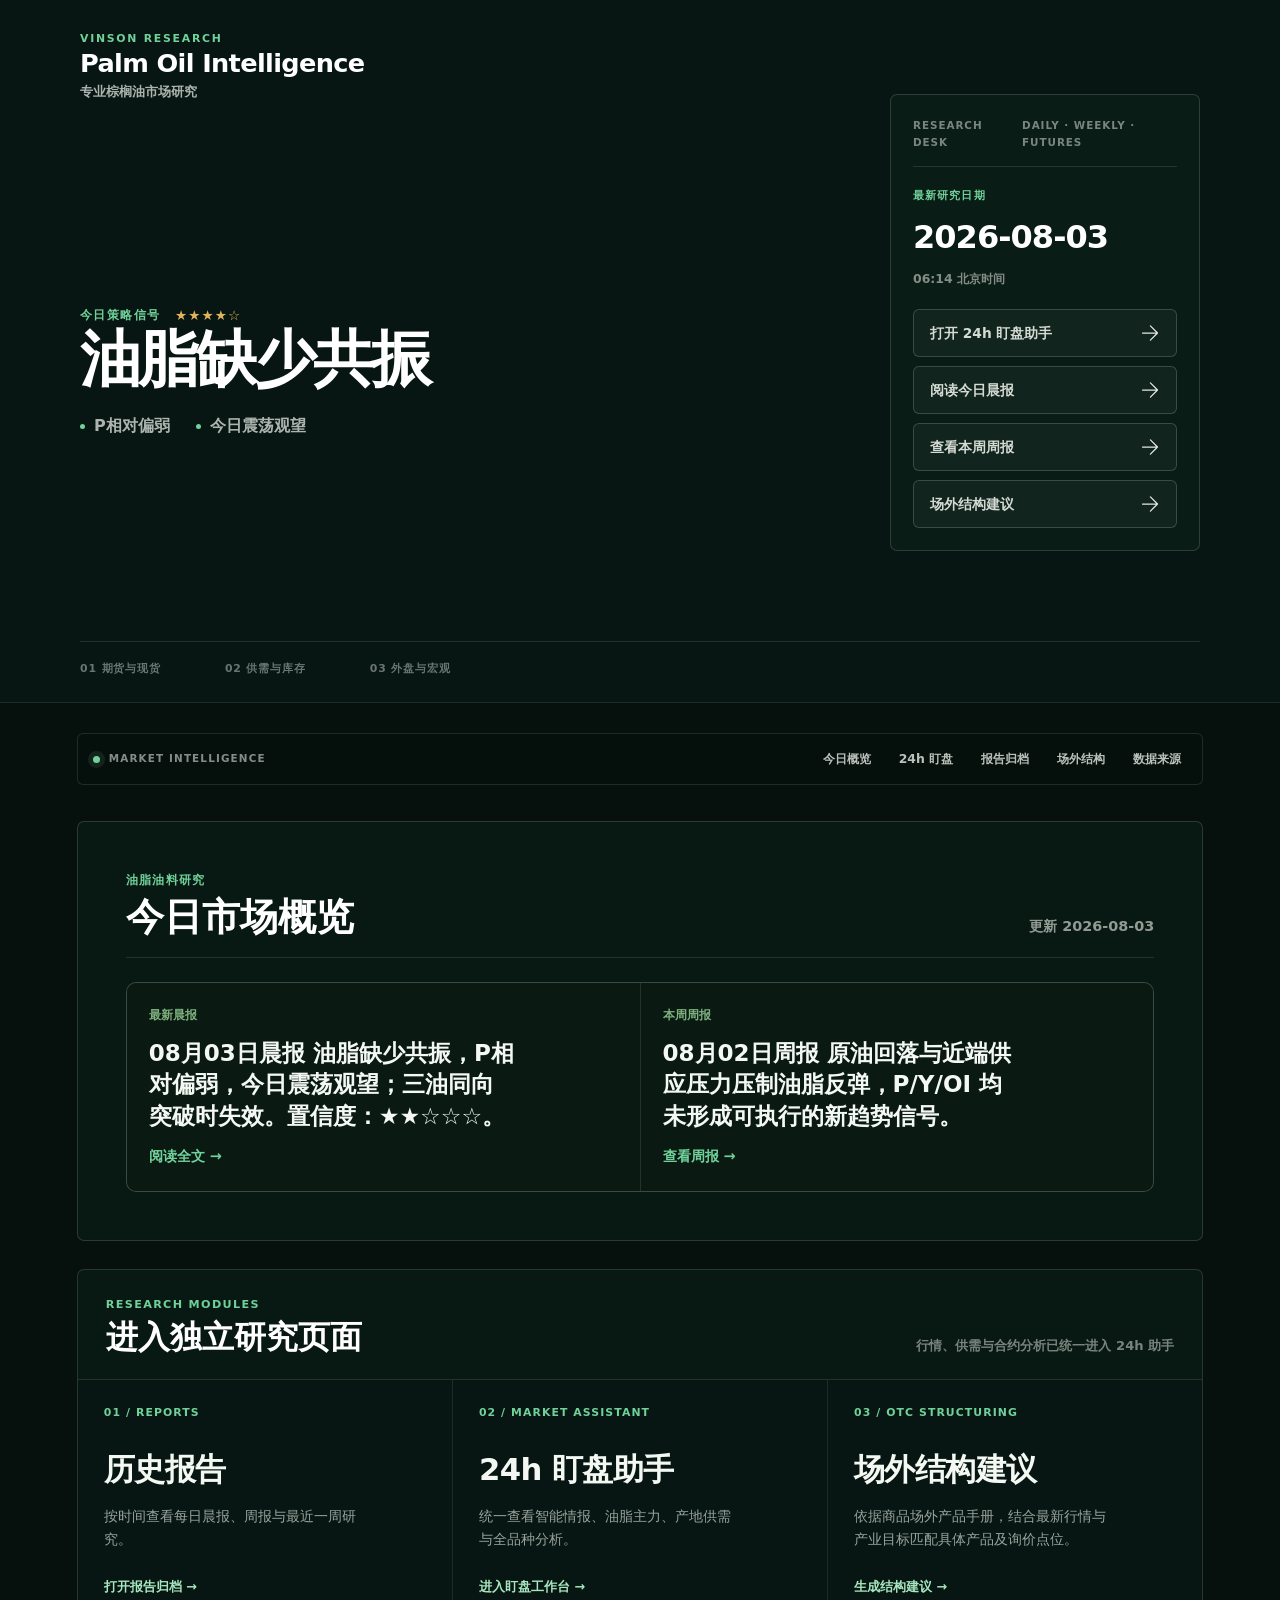
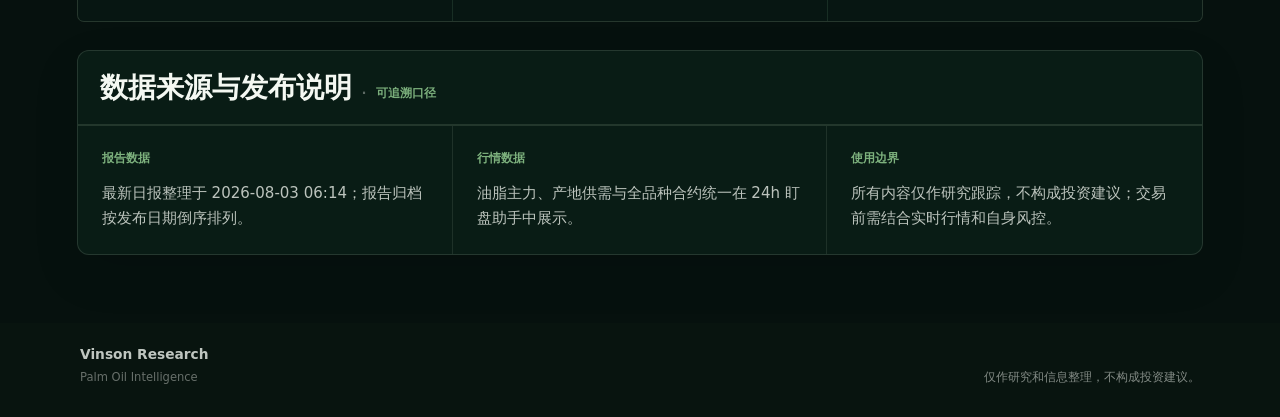
==== commit 69061629: "Unify homepage research entry styles" ====
--- a/index.html
+++ b/index.html
@@ -54,10 +54,10 @@
           </div>
 
           <div class="hero-actions" aria-label="报告入口">
-            <a class="hero-button hero-button-option" href="assistant.html">打开 24h 盯盘助手 <span aria-hidden="true">↗</span></a>
-            <a id="daily-report-link" class="hero-button hero-button-option" href="reports.html">阅读今日晨报 <span aria-hidden="true">↗</span></a>
-            <a id="weekly-report-link" class="hero-button hero-button-secondary" href="reports.html">查看本周周报 <span aria-hidden="true">→</span></a>
-            <a class="hero-button hero-button-secondary" href="otc-structure.html">场外结构建议 <span aria-hidden="true">→</span></a>
+            <a class="hero-button" href="assistant.html">打开 24h 盯盘助手 <img class="hero-button-icon" src="assets/iconoir-arrow-right.svg" alt="" /></a>
+            <a id="daily-report-link" class="hero-button" href="reports.html">阅读今日晨报 <img class="hero-button-icon" src="assets/iconoir-arrow-right.svg" alt="" /></a>
+            <a id="weekly-report-link" class="hero-button" href="reports.html">查看本周周报 <img class="hero-button-icon" src="assets/iconoir-arrow-right.svg" alt="" /></a>
+            <a class="hero-button" href="otc-structure.html">场外结构建议 <img class="hero-button-icon" src="assets/iconoir-arrow-right.svg" alt="" /></a>
           </div>
         </aside>
 
--- a/assets/styles.css
+++ b/assets/styles.css
@@ -3910,7 +3910,7 @@
 
 .research-entry-grid {
   display: grid;
-  grid-template-columns: repeat(5, minmax(0, 1fr));
+  grid-template-columns: repeat(3, minmax(0, 1fr));
   gap: 1px;
   background: rgba(220, 240, 213, 0.12);
 }
@@ -4750,6 +4750,10 @@
 }
 
 @media (max-width: 700px) {
+  .research-entry-grid {
+    grid-template-columns: 1fr;
+  }
+
   .supply-country-heading,
   .supply-country-status,
   .supply-update-notice,
@@ -5501,6 +5505,254 @@
   }
 }
 
+/* Signal Grid site-wide refinement — selected Product Design direction, 2026-08-23 */
+:root {
+  --deep: #06110e;
+  --deep-2: #091a14;
+  --deep-3: #0c2119;
+  --signal: #70d19a;
+  --signal-strong: #a7e7bf;
+  --warm: #e1b45c;
+  --home-line: rgba(139, 207, 163, .14);
+  --home-muted: #81988b;
+  --home-panel: #091a14;
+}
+
+body.home-page,
+.section-page {
+  background: #06110e;
+}
+
+.hero,
+.section-page-header {
+  background: #071612;
+}
+
+.hero::before,
+.hero::after,
+.masthead::before,
+.masthead::after {
+  display: none;
+}
+
+.hero {
+  min-height: clamp(650px, 78svh, 740px);
+}
+
+.hero-shell {
+  grid-template-columns: minmax(0, 1.45fr) minmax(310px, .55fr);
+  column-gap: clamp(38px, 5vw, 80px);
+  padding-top: 30px;
+  padding-bottom: 24px;
+}
+
+.hero-brand {
+  padding-left: 0;
+  border-left: 0;
+}
+
+.hero-brand p {
+  color: var(--signal);
+  font-size: .68rem;
+  letter-spacing: .16em;
+}
+
+.hero-brand h1 {
+  font-size: clamp(1.45rem, 2vw, 2rem);
+  letter-spacing: -.025em;
+}
+
+.hero-view-label::before { display: none; }
+
+.hero-call {
+  max-width: 820px;
+  font-size: clamp(2.55rem, 4.8vw, 4.75rem);
+  letter-spacing: -.045em;
+}
+
+.hero-aside {
+  gap: 20px;
+  padding: 22px;
+  border-radius: 7px;
+  background: #091c15;
+  box-shadow: none;
+  backdrop-filter: none;
+}
+
+.hero-button,
+.home-anchor-nav,
+.research-entries,
+.section-page .newspaper-section {
+  border-radius: 6px;
+}
+
+.hero-actions .hero-button {
+  border-color: rgba(220, 240, 213, .2);
+  background: rgba(244, 248, 242, .035);
+  color: rgba(244, 248, 242, .86);
+}
+
+.hero-actions .hero-button:hover,
+.hero-actions .hero-button:focus-visible {
+  border-color: rgba(112, 209, 154, .48);
+  background: rgba(112, 209, 154, .12);
+  color: #f4f8f2;
+}
+
+.hero-actions .hero-button:active {
+  transform: translateX(2px) scale(.995);
+}
+
+.hero-button-icon {
+  width: 20px;
+  height: 20px;
+  flex: 0 0 20px;
+  filter: invert(94%) sepia(7%) saturate(176%) hue-rotate(63deg) brightness(105%) contrast(96%);
+  opacity: .92;
+}
+
+.home-page .newspaper-layout {
+  background: #06110e;
+}
+
+.home-anchor-nav {
+  border-radius: 6px;
+  background: rgba(6, 17, 14, .96);
+  box-shadow: none;
+}
+
+.home-anchor-nav a {
+  border-radius: 4px;
+}
+
+.market-brief,
+.research-entries,
+.section-page .newspaper-section {
+  border-radius: 7px;
+  background: #081812;
+  box-shadow: none;
+}
+
+.market-brief {
+  background: #081812;
+}
+
+.research-entry-grid,
+.section-page .recent-list {
+  background: rgba(139, 207, 163, .12);
+}
+
+.research-entry-card,
+.section-page .report-link {
+  background: #071612;
+}
+
+.research-entry-card {
+  min-height: 210px;
+  padding: 24px 26px;
+}
+
+.research-entry-card:hover,
+.section-page .report-link:hover {
+  background: #0c241a;
+}
+
+.research-entry-card strong {
+  margin-top: 22px;
+  letter-spacing: -.02em;
+}
+
+.section-page-header {
+  background: #071612;
+}
+
+.section-page-nav {
+  min-height: 68px;
+}
+
+.section-page-nav > div a {
+  border-radius: 4px;
+}
+
+.section-page-intro {
+  padding: 52px 0 58px;
+}
+
+.section-page-intro h1 {
+  font-size: clamp(2.4rem, 5vw, 4.6rem);
+}
+
+.section-page-main {
+  gap: 22px;
+  padding-top: 32px;
+}
+
+.section-page .section-heading {
+  padding: 18px 22px;
+}
+
+.masthead {
+  border-bottom-color: rgba(112, 209, 154, .26);
+  background: #071612;
+}
+
+.otc-page {
+  background: #06110e;
+  color: #f0f7f2;
+}
+
+.otc-hero {
+  padding: 58px 0 66px;
+  background: #071612;
+}
+
+.otc-form,
+.otc-result-card,
+.otc-library-entry {
+  border: 1px solid rgba(139, 207, 163, .16);
+  border-radius: 7px;
+  background: #091a14;
+  box-shadow: none;
+}
+
+.otc-form,
+.otc-form strong,
+.otc-field > span,
+.otc-library-entry h2 {
+  color: #f0f7f2;
+}
+
+.otc-form-heading { border-bottom-color: rgba(139, 207, 163, .14); }
+.otc-form-heading small,
+.otc-field > small,
+.otc-library-entry p { color: #81988b; }
+
+.otc-field select {
+  border-color: rgba(139, 207, 163, .24);
+  border-radius: 4px;
+  background: #06110e;
+  color: #f0f7f2;
+}
+
+.otc-submit,
+.otc-library-entry > a {
+  border-radius: 4px;
+  background: #70d19a;
+  color: #06110e;
+}
+
+.otc-result-empty {
+  border-color: rgba(139, 207, 163, .22);
+  color: #81988b;
+}
+
+.otc-result-empty strong { color: #f0f7f2; }
+
+@media (max-width: 900px) {
+  .hero { min-height: auto; }
+  .hero-shell { padding-top: 24px; padding-bottom: 28px; }
+}
+
 /* Extensible model registry and model detail page */
 .quant-model-badge a {
   width: fit-content;
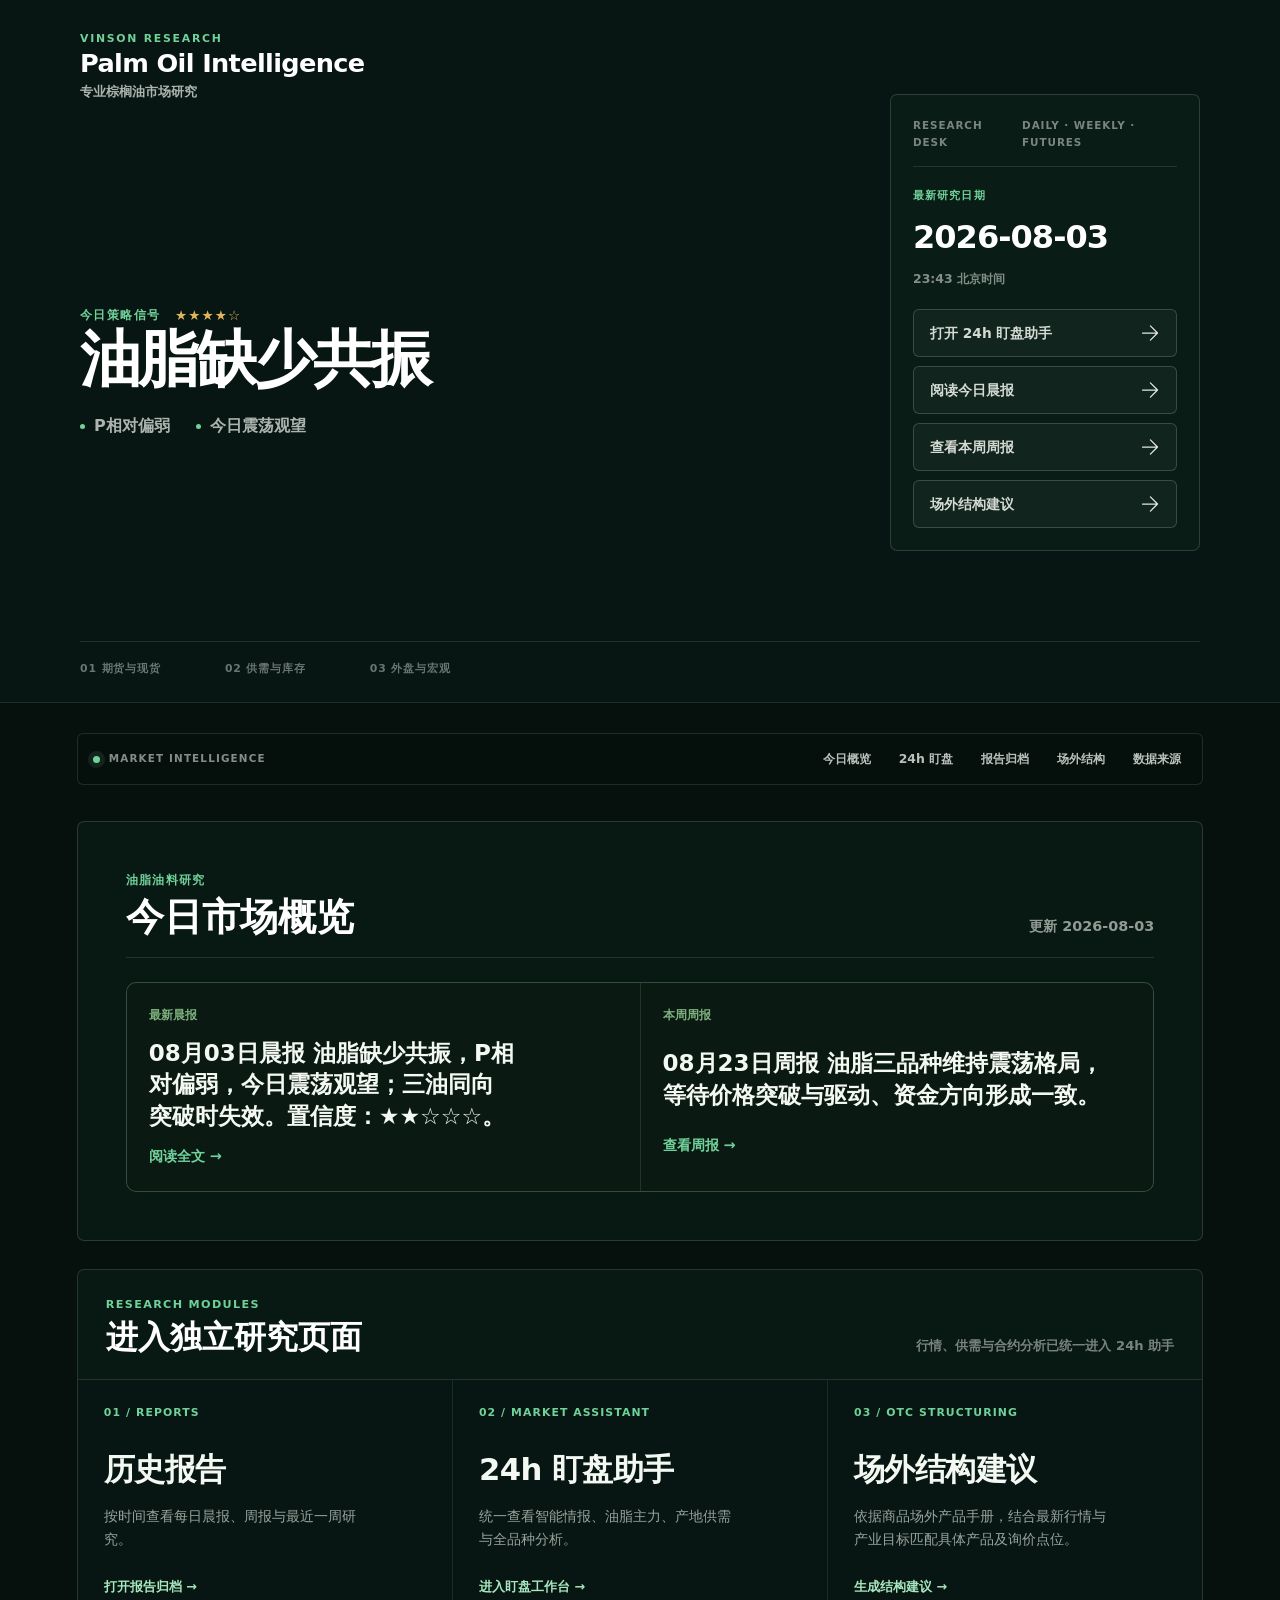
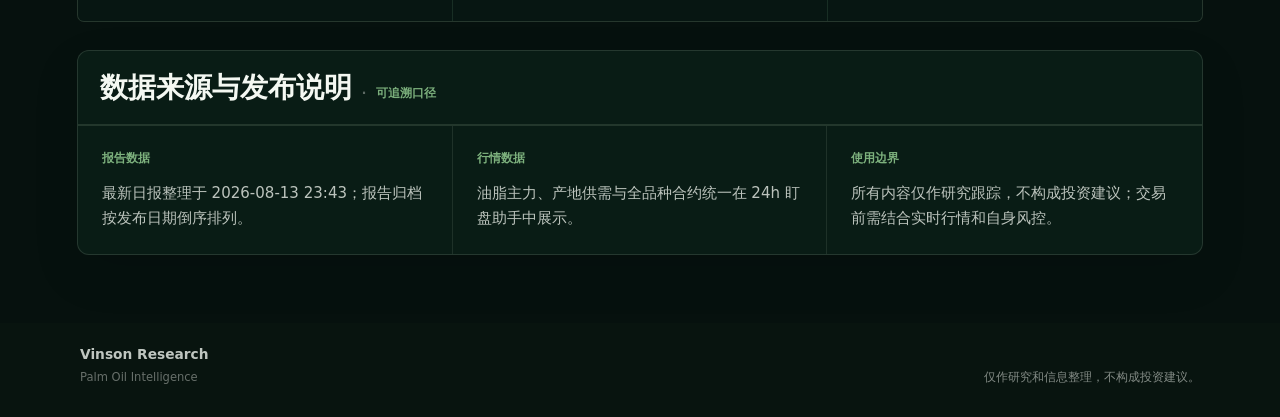
==== commit 60cec96d: "feat: add clean routes and restore report research depth" ====
--- a/index.html
+++ b/index.html
@@ -2,6 +2,7 @@
 <html lang="zh-CN">
   <head>
     <meta charset="utf-8" />
+    <base href="/" />
     <meta name="viewport" content="width=device-width, initial-scale=1" />
     <title>棕榈油行情报告 | vinsontesla.com</title>
     <meta
@@ -54,10 +55,10 @@
           </div>
 
           <div class="hero-actions" aria-label="报告入口">
-            <a class="hero-button" href="assistant.html">打开 24h 盯盘助手 <img class="hero-button-icon" src="assets/iconoir-arrow-right.svg" alt="" /></a>
-            <a id="daily-report-link" class="hero-button" href="reports.html">阅读今日晨报 <img class="hero-button-icon" src="assets/iconoir-arrow-right.svg" alt="" /></a>
-            <a id="weekly-report-link" class="hero-button" href="reports.html">查看本周周报 <img class="hero-button-icon" src="assets/iconoir-arrow-right.svg" alt="" /></a>
-            <a class="hero-button" href="otc-structure.html">场外结构建议 <img class="hero-button-icon" src="assets/iconoir-arrow-right.svg" alt="" /></a>
+            <a class="hero-button" href="/assistant">打开 24h 盯盘助手 <img class="hero-button-icon" src="assets/iconoir-arrow-right.svg" alt="" /></a>
+            <a id="daily-report-link" class="hero-button" href="/reports">阅读今日晨报 <img class="hero-button-icon" src="assets/iconoir-arrow-right.svg" alt="" /></a>
+            <a id="weekly-report-link" class="hero-button" href="/reports">查看本周周报 <img class="hero-button-icon" src="assets/iconoir-arrow-right.svg" alt="" /></a>
+            <a class="hero-button" href="/otc-structure">场外结构建议 <img class="hero-button-icon" src="assets/iconoir-arrow-right.svg" alt="" /></a>
           </div>
         </aside>
 
@@ -74,9 +75,9 @@
         <strong><span aria-hidden="true"></span> Market Intelligence</strong>
         <div>
           <a href="#overview">今日概览</a>
-          <a href="assistant.html">24h 盯盘</a>
-          <a href="reports.html">报告归档</a>
-          <a href="otc-structure.html">场外结构</a>
+          <a href="/assistant">24h 盯盘</a>
+          <a href="/reports">报告归档</a>
+          <a href="/otc-structure">场外结构</a>
           <a href="#sources">数据来源</a>
         </div>
       </nav>
@@ -93,12 +94,12 @@
           <article class="brief-report-item">
             <span>最新晨报</span>
             <strong id="overview-daily-title">等待生成</strong>
-            <a id="overview-daily-link" href="reports.html">阅读全文 →</a>
+            <a id="overview-daily-link" href="/reports">阅读全文 →</a>
           </article>
           <article class="brief-report-item">
             <span>本周周报</span>
             <strong id="overview-weekly-title">等待生成</strong>
-            <a id="overview-weekly-link" href="reports.html">查看周报 →</a>
+            <a id="overview-weekly-link" href="/reports">查看周报 →</a>
           </article>
         </div>
 
@@ -113,19 +114,19 @@
           <span>行情、供需与合约分析已统一进入 24h 助手</span>
         </header>
         <div class="research-entry-grid">
-          <a class="research-entry-card" href="reports.html">
+          <a class="research-entry-card" href="/reports">
             <span>01 / Reports</span>
             <strong>历史报告</strong>
             <p>按时间查看每日晨报、周报与最近一周研究。</p>
             <b>打开报告归档 →</b>
           </a>
-          <a class="research-entry-card" href="assistant.html">
+          <a class="research-entry-card" href="/assistant">
             <span>02 / Market Assistant</span>
             <strong>24h 盯盘助手</strong>
             <p>统一查看智能情报、油脂主力、产地供需与全品种分析。</p>
             <b>进入盯盘工作台 →</b>
           </a>
-          <a class="research-entry-card" href="otc-structure.html">
+          <a class="research-entry-card" href="/otc-structure">
             <span>03 / OTC Structuring</span>
             <strong>场外结构建议</strong>
             <p>依据商品场外产品手册，结合最新行情与产业目标匹配具体产品及询价点位。</p>
@@ -163,11 +164,17 @@
       </div>
     </footer>
 
+    <script src="data/version.js"></script>
+    <script src="assets/api-data-loader.js?v=20260730-api2"></script>
     <script>
-      document.write('<script src="data/reports.js?v=' + window.PALM_OIL_CACHE_BUST + '"><\/script>');
-    </script>
-    <script>
-      document.write('<script src="assets/app.js?v=' + window.PALM_OIL_CACHE_BUST + '"><\/script>');
+      window.PalmOilDataLoader.boot({
+        endpoint: "/api/reports",
+        globalName: "PALM_OIL_REPORTS",
+        fallbackSrc: "data/reports.js",
+        consumerSrc: "assets/app.js",
+        cacheBust: window.PALM_OIL_DATA_VERSION || window.PALM_OIL_CACHE_BUST,
+        pollIntervalMs: 60000,
+      });
     </script>
   </body>
 </html>
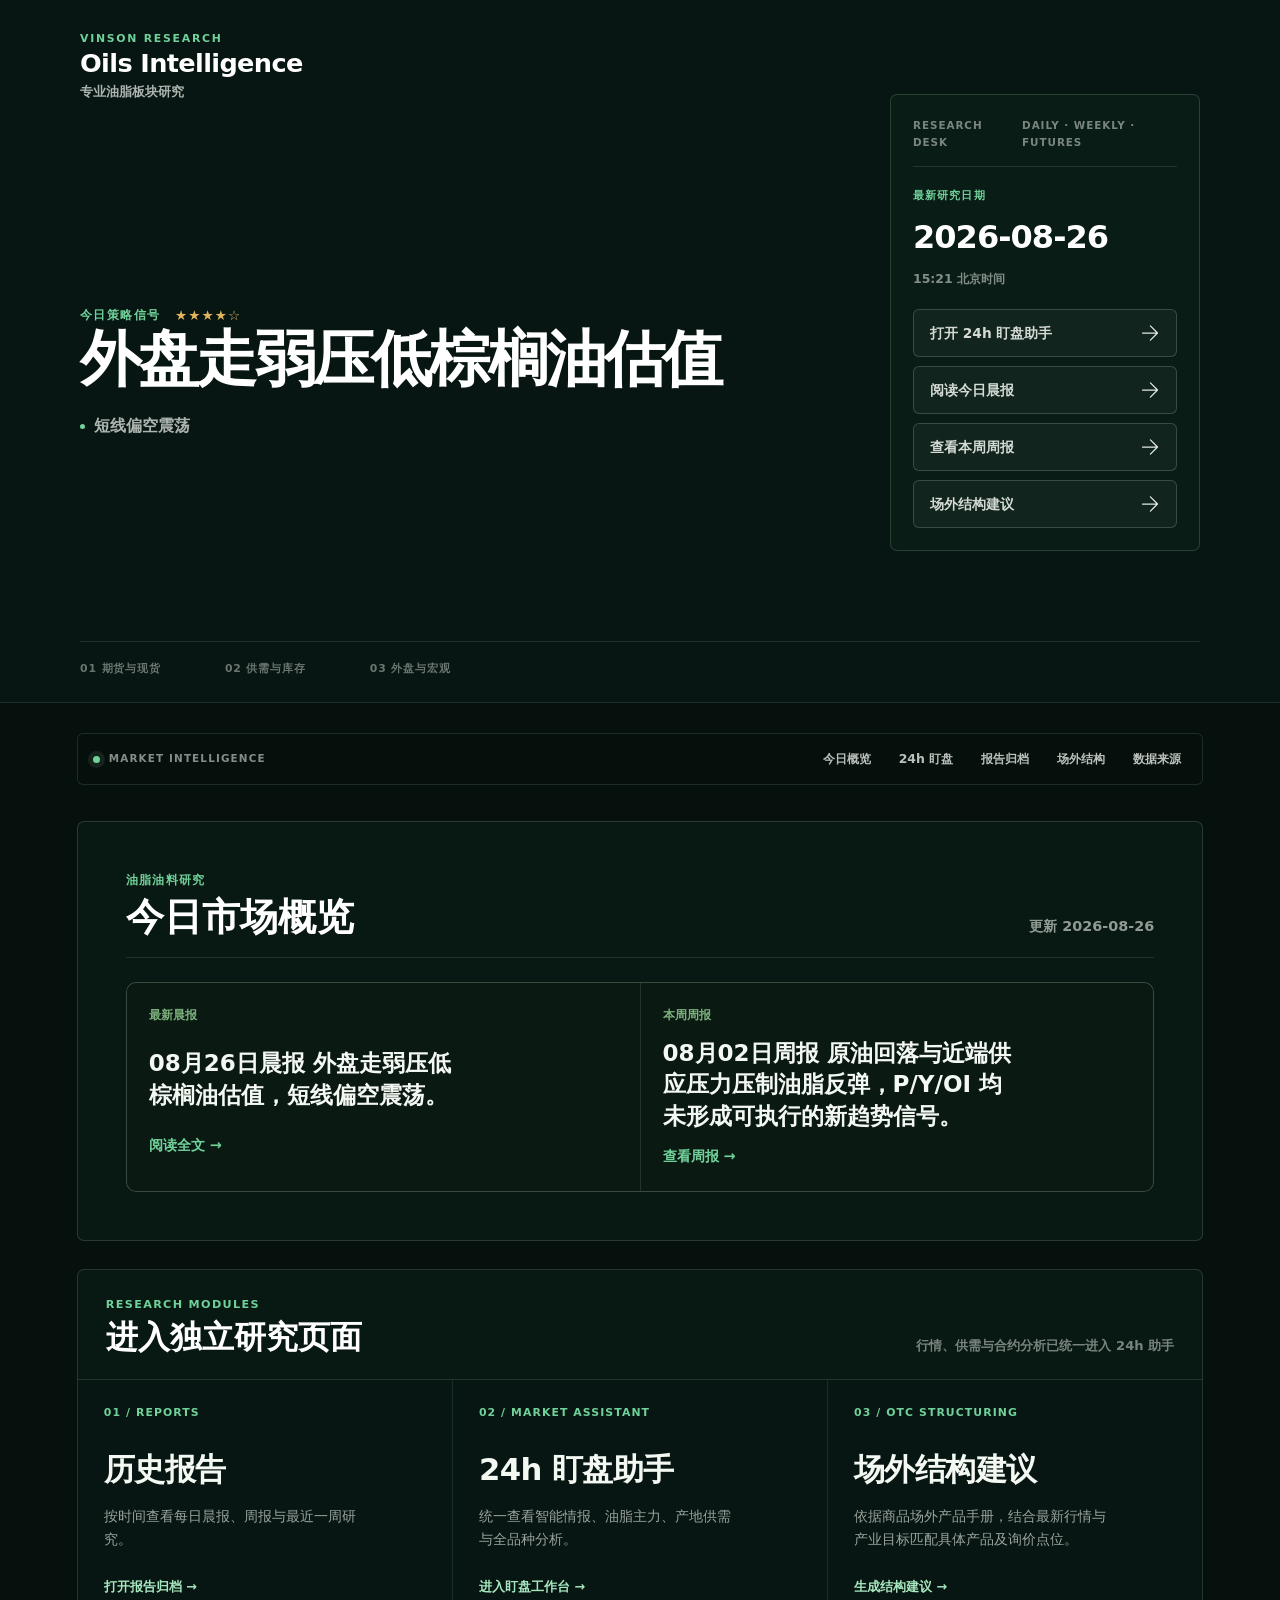
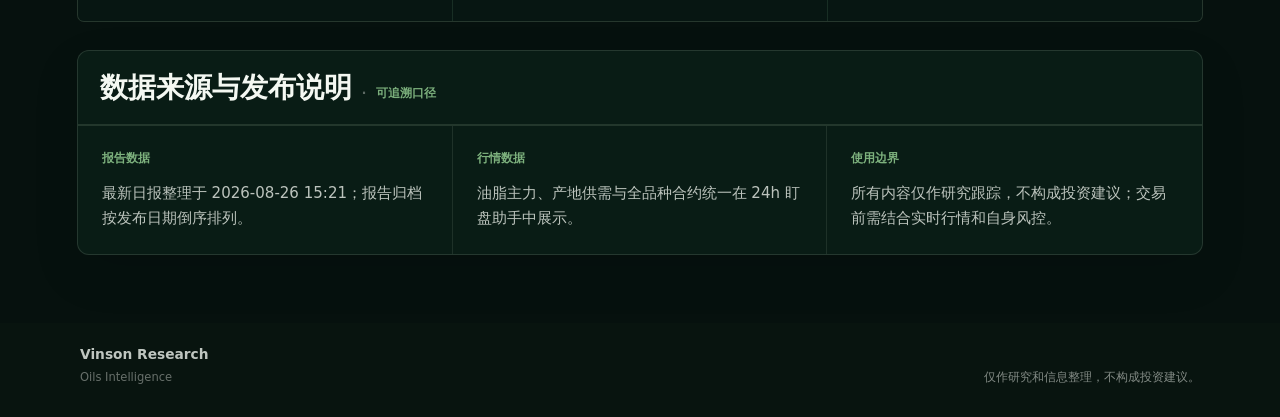
==== commit 84bf1d40: "Rebrand site around the oils sector" ====
--- a/index.html
+++ b/index.html
@@ -4,16 +4,16 @@
     <meta charset="utf-8" />
     <base href="/" />
     <meta name="viewport" content="width=device-width, initial-scale=1" />
-    <title>棕榈油行情报告 | vinsontesla.com</title>
+    <title>油脂市场研究 | vinsontesla.com</title>
     <meta
       name="description"
-      content="每日棕榈油期货、现货、库存、外盘与宏观要点汇总。"
+      content="聚焦棕榈油、豆油与菜油的行情、供需、库存、外盘和宏观研究。"
     />
     <meta name="theme-color" content="#071712" />
     <meta property="og:type" content="website" />
-    <meta property="og:title" content="Palm Oil Intelligence | 棕榈油市场研究" />
-    <meta property="og:description" content="每日棕榈油期货、现货、库存、外盘与宏观要点汇总。" />
-    <meta property="og:image" content="https://ethenwen0423-coder.github.io/palm-oil-daily/assets/og-palm-oil.png" />
+    <meta property="og:title" content="Oils Intelligence | 油脂板块研究" />
+    <meta property="og:description" content="聚焦棕榈油、豆油与菜油的行情、供需、库存、外盘和宏观研究。" />
+    <meta property="og:image" content="https://palm.vinsontesla.com/assets/og-oils-intelligence.png" />
     <meta property="og:image:width" content="1734" />
     <meta property="og:image:height" content="907" />
     <meta name="twitter:card" content="summary_large_image" />
@@ -26,11 +26,11 @@
   <body class="home-page">
     <header class="hero">
       <div class="shell hero-shell">
-        <div class="hero-brand" aria-label="Vinson Research Palm Oil Intelligence">
+        <div class="hero-brand" aria-label="Vinson Research Oils Intelligence">
           <div>
             <p>Vinson Research</p>
-            <h1>Palm Oil Intelligence</h1>
-            <span>专业棕榈油市场研究</span>
+            <h1>Oils Intelligence</h1>
+            <span>专业油脂板块研究</span>
           </div>
         </div>
 
@@ -159,7 +159,7 @@
 
     <footer class="site-footer">
       <div class="shell footer-inner">
-        <div><strong>Vinson Research</strong><span>Palm Oil Intelligence</span></div>
+        <div><strong>Vinson Research</strong><span>Oils Intelligence</span></div>
         <p>仅作研究和信息整理，不构成投资建议。</p>
       </div>
     </footer>
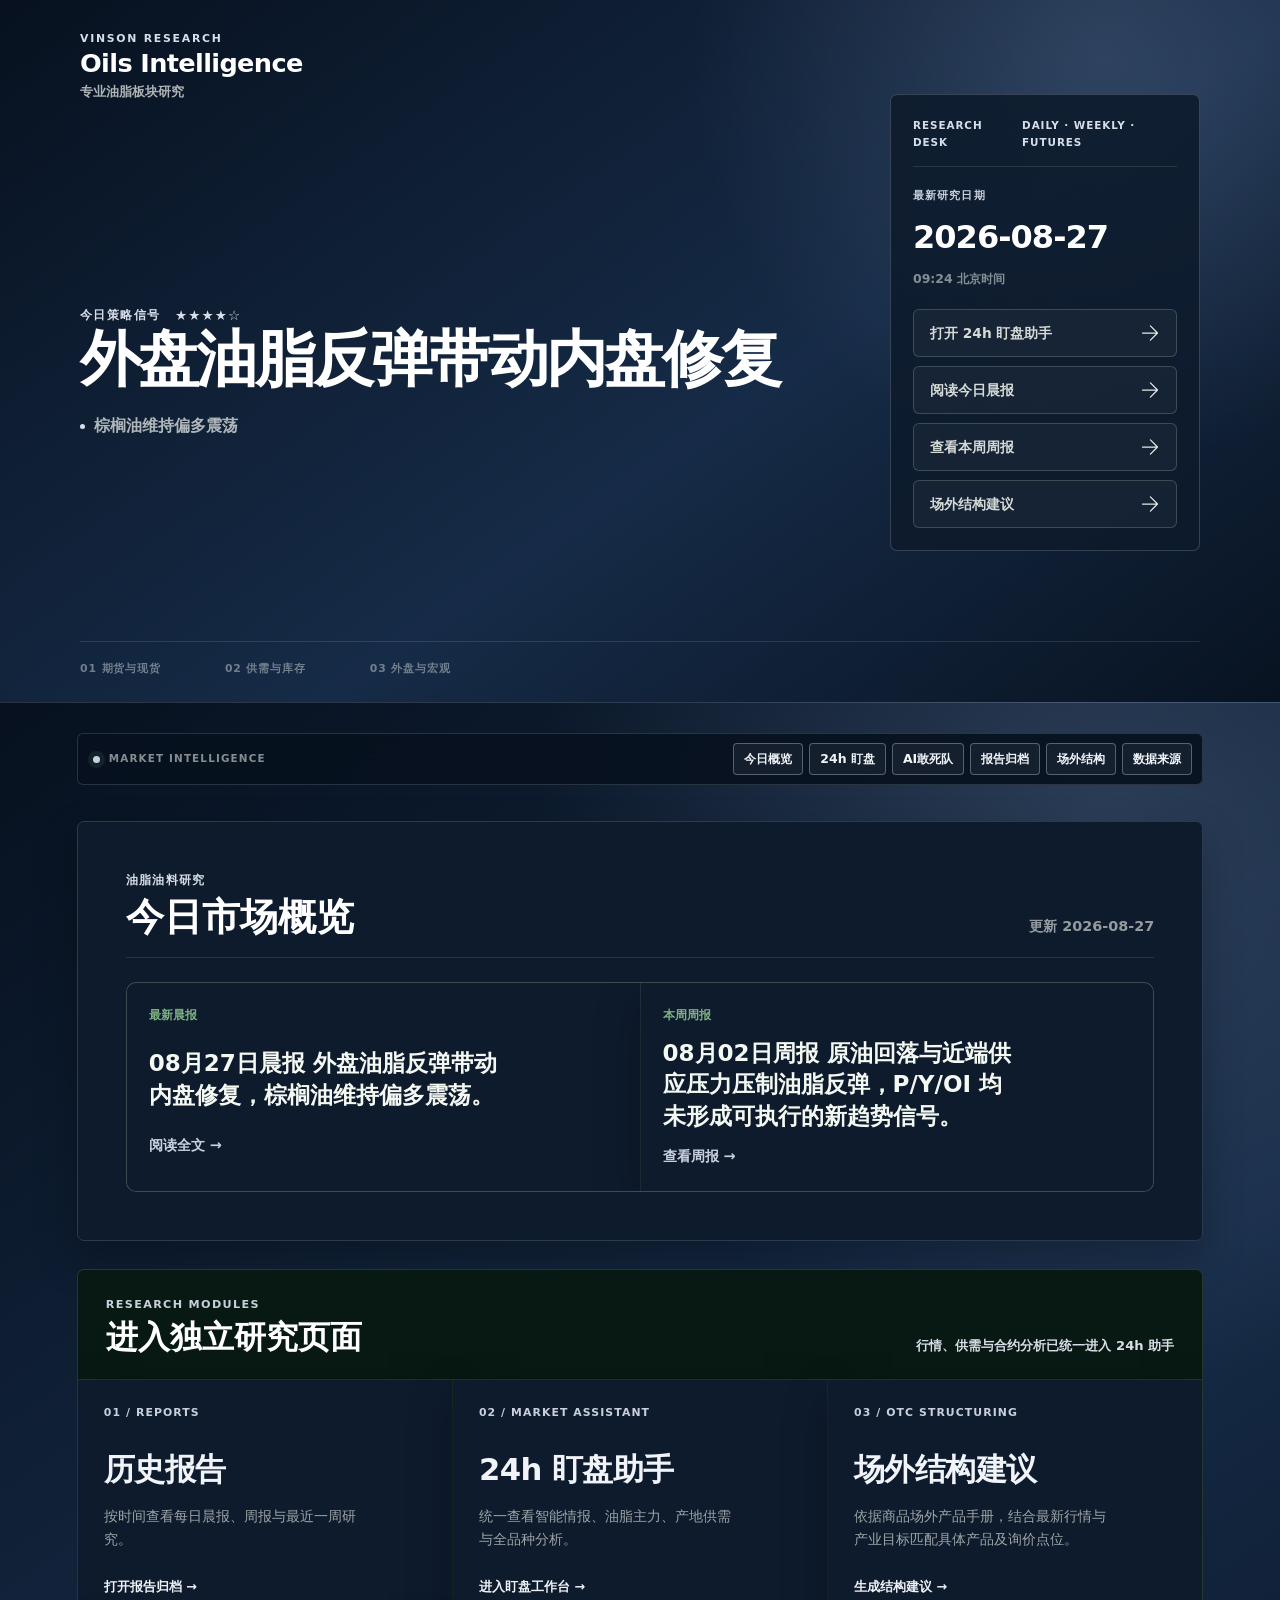
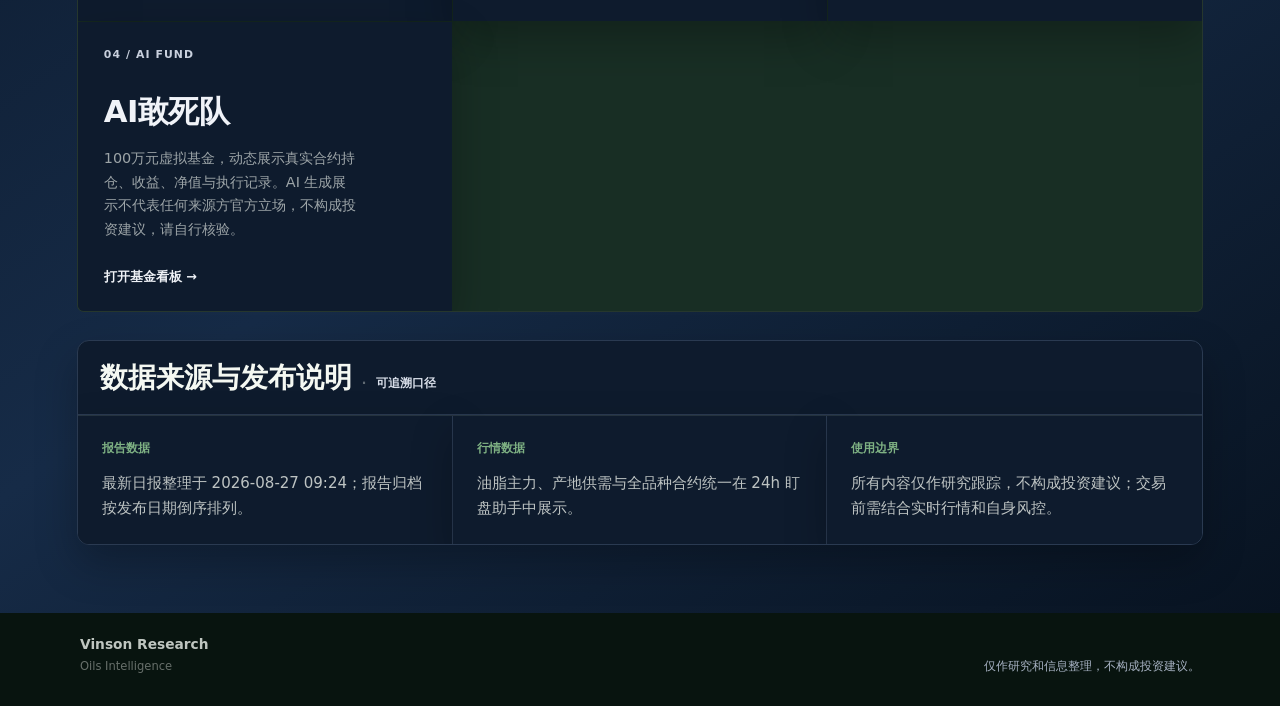
==== commit 895c1d52: "Add AI Daredevil virtual futures fund" ====
--- a/index.html
+++ b/index.html
@@ -76,6 +76,7 @@
         <div>
           <a href="#overview">今日概览</a>
           <a href="/assistant">24h 盯盘</a>
+          <a href="/ai-daredevil">AI敢死队</a>
           <a href="/reports">报告归档</a>
           <a href="/otc-structure">场外结构</a>
           <a href="#sources">数据来源</a>
@@ -132,6 +133,12 @@
             <p>依据商品场外产品手册，结合最新行情与产业目标匹配具体产品及询价点位。</p>
             <b>生成结构建议 →</b>
           </a>
+          <a class="research-entry-card" href="/ai-daredevil">
+            <span>04 / AI Fund</span>
+            <strong>AI敢死队</strong>
+            <p>100万元虚拟基金，动态展示真实合约持仓、收益、净值与执行记录。AI 生成展示不代表任何来源方官方立场，不构成投资建议，请自行核验。</p>
+            <b>打开基金看板 →</b>
+          </a>
         </div>
       </section>
 
--- a/assets/styles.css
+++ b/assets/styles.css
@@ -5505,6 +5505,231 @@
   }
 }
 
+/* Production visual system: deep navy surfaces with platinum typography. */
+:root {
+  color-scheme: dark;
+  --bg: #07111f;
+  --panel: #0e1b2d;
+  --ink: #f0f3f8;
+  --muted: #a7b2c3;
+  --line: #2a3a51;
+  --accent: #d8dee9;
+  --accent-dark: #ffffff;
+  --gold: #d8dee9;
+  --deep: #07111f;
+  --deep-2: #10213a;
+  --danger: #ef8b84;
+  --shadow: 0 18px 42px rgba(0, 0, 0, 0.26);
+  --signal: #c8d0dd;
+  --signal-strong: #eef1f6;
+  --warm: #d8dee9;
+  --home-line: rgba(216, 222, 233, 0.16);
+  --home-muted: rgba(225, 230, 238, 0.68);
+  --home-panel: rgba(14, 27, 45, 0.82);
+}
+
+html,
+body,
+body.detail-page,
+body.section-page,
+body.otc-page,
+body.otc-library-page,
+body.quant-page,
+body.redirect-page {
+  background: radial-gradient(circle at 84% -12%, rgba(103, 134, 181, 0.2), transparent 36%), #07111f;
+  color: var(--ink);
+}
+
+body.home-page,
+.home-page .newspaper-layout {
+  background:
+    radial-gradient(circle at 88% 4%, rgba(129, 151, 185, 0.16), transparent 31%),
+    linear-gradient(155deg, #07111f 0%, #0c1a2d 52%, #081321 100%);
+}
+
+.hero,
+.masthead,
+.quant-detail-hero,
+.otc-hero,
+.library-hero,
+.section-page-header {
+  background-color: #0b1829;
+}
+
+.hero {
+  background:
+    linear-gradient(135deg, rgba(7, 17, 31, 0.98), rgba(18, 36, 59, 0.96) 52%, rgba(5, 13, 25, 0.99)),
+    var(--deep);
+}
+
+.home-anchor-nav,
+.section-page-nav {
+  border-color: rgba(216, 222, 233, 0.16);
+  background: rgba(7, 17, 31, 0.88);
+}
+
+.market-brief,
+.sources-section,
+.newspaper-section,
+.report-view,
+.archive,
+.source-card,
+.brief-report-item,
+.research-entry-card,
+.section-page-intro,
+.section-page-main,
+.otc-form,
+.otc-result,
+.otc-library-entry,
+.library-toolbar,
+.library-content,
+.library-boundary,
+.quant-detail-facts,
+.quant-detail-aside,
+.quant-rule-card,
+.quant-detail-risk {
+  border-color: var(--line);
+  background: #0e1b2d;
+  box-shadow: var(--shadow);
+  color: var(--ink);
+}
+
+.newspaper-section,
+.report-view,
+.archive,
+.quant-detail-facts,
+.quant-detail-aside,
+.quant-rule-card {
+  background-image: none;
+}
+
+.report-content th,
+.archive-item,
+select,
+input,
+textarea,
+.otc-field select,
+.otc-field input,
+.library-filters input,
+.quant-detail-model-picker select,
+.quant-detail-tags span,
+.quant-detail-risk,
+.otc-result-empty {
+  border-color: var(--line);
+  background: #13243a;
+  color: var(--ink);
+}
+
+.report-link,
+.archive-item,
+.back-link,
+.quant-detail-section-heading h2,
+.quant-rule-card h3,
+.quant-detail-facts strong,
+.otc-intro h1,
+.library-hero h1,
+.section-page-intro h1 {
+  color: var(--ink);
+}
+
+.report-link small,
+.archive-item span,
+.quant-detail-note,
+.quant-rule-card > p,
+.quant-rule-card li,
+.quant-detail-facts span,
+.section-page-intro p,
+.otc-intro p,
+.library-hero p,
+.site-footer,
+.quant-footer {
+  color: var(--muted);
+}
+
+.section-heading,
+.report-toolbar,
+.report-link,
+.quant-detail-facts,
+.quant-detail-facts > div,
+.quant-rule-card,
+.report-content th,
+.report-content td,
+.section-page-nav,
+.library-toolbar,
+.otc-library-entry {
+  border-color: var(--line);
+}
+
+.hero-button-primary,
+.otc-submit,
+.quant-detail-use,
+.otc-library-entry > a {
+  background: #d8dee9;
+  border-color: #d8dee9;
+  color: #07111f;
+}
+
+.hero-button-secondary,
+.hero-button-option,
+.download-link,
+.quant-back,
+.section-page-nav a,
+.home-anchor-nav a {
+  border-color: rgba(216, 222, 233, 0.34);
+  background: rgba(216, 222, 233, 0.06);
+  color: var(--ink);
+}
+
+.hero-button-primary:hover,
+.otc-submit:hover,
+.quant-detail-use:hover,
+.otc-library-entry > a:hover {
+  background: #ffffff;
+  color: #07111f;
+}
+
+.quant-detail-hero,
+.otc-hero,
+.library-hero {
+  background:
+    radial-gradient(circle at 86% 12%, rgba(151, 174, 211, 0.2), transparent 32%),
+    linear-gradient(135deg, #07111f, #162b47 62%, #07111f);
+}
+
+.quant-detail-risk {
+  border-left-color: #d8dee9;
+}
+
+.quant-detail-risk span,
+.otc-eyebrow,
+.quant-eyebrow,
+.section-heading span,
+.section-label,
+.label {
+  color: #d8dee9;
+}
+
+.redirect-page {
+  display: grid;
+  min-height: 100vh;
+  place-items: center;
+  margin: 0;
+  padding: 24px;
+}
+
+.redirect-page p {
+  margin: 0;
+}
+
+.redirect-page a {
+  display: inline-flex;
+  padding: 12px 16px;
+  border: 1px solid rgba(216, 222, 233, 0.34);
+  background: #0e1b2d;
+  color: var(--ink);
+  text-decoration: none;
+}
+
 /* Signal Grid site-wide refinement — selected Product Design direction, 2026-08-23 */
 :root {
   --deep: #06110e;
@@ -6091,3 +6316,222 @@
     margin-bottom: 64px;
   }
 }
+
+/* Final cascade layer: keep every production route on the navy system. */
+:root {
+  color-scheme: dark;
+  --bg: #07111f;
+  --panel: #0e1b2d;
+  --ink: #f0f3f8;
+  --muted: #a7b2c3;
+  --line: #2a3a51;
+  --accent: #d8dee9;
+  --accent-dark: #ffffff;
+  --gold: #d8dee9;
+  --deep: #07111f;
+  --deep-2: #10213a;
+  --danger: #ef8b84;
+  --shadow: 0 18px 42px rgba(0, 0, 0, 0.26);
+  --signal: #c8d0dd;
+  --signal-strong: #eef1f6;
+  --warm: #d8dee9;
+  --home-line: rgba(216, 222, 233, 0.16);
+  --home-muted: rgba(225, 230, 238, 0.68);
+  --home-panel: rgba(14, 27, 45, 0.82);
+}
+
+html,
+body,
+body.home-page,
+body.detail-page,
+body.section-page,
+body.otc-page,
+body.otc-library-page,
+body.quant-page,
+body.redirect-page {
+  background: radial-gradient(circle at 84% -12%, rgba(103, 134, 181, 0.2), transparent 36%), #07111f !important;
+  color: var(--ink);
+}
+
+body.home-page .hero,
+body.home-page .newspaper-layout,
+body .masthead,
+body .section-page-header,
+body .quant-detail-hero,
+body .otc-hero,
+body .library-hero {
+  background:
+    radial-gradient(circle at 86% 8%, rgba(151, 174, 211, 0.2), transparent 32%),
+    linear-gradient(145deg, #07111f 0%, #162b47 58%, #081321 100%) !important;
+  color: var(--ink);
+}
+
+body .home-anchor-nav,
+body .section-page-nav,
+body .quant-header {
+  border-color: rgba(216, 222, 233, 0.16) !important;
+  background: rgba(7, 17, 31, 0.9) !important;
+}
+
+body.home-page .hero-aside,
+body.home-page .hero-meta-card,
+body.home-page .hero-side-card {
+  border-color: rgba(216, 222, 233, 0.2) !important;
+  background: rgba(14, 27, 45, 0.9) !important;
+  color: var(--ink) !important;
+}
+
+body.home-page .hero-brand p,
+body.home-page .hero-view-label,
+body.home-page .hero-aside-label,
+body.home-page .market-brief-header p,
+body.home-page .research-entries-heading > span,
+body.home-page .section-heading span {
+  color: #d8dee9 !important;
+}
+
+body.home-page .hero-view li::before,
+body.home-page .home-anchor-nav::before {
+  background: #d8dee9 !important;
+}
+
+body .market-brief,
+body .sources-section,
+body .newspaper-section,
+body .report-view,
+body .archive,
+body .source-card,
+body .brief-report-item,
+body .research-entry-card,
+body .section-page-intro,
+body .section-page-main,
+body .otc-form,
+body .otc-result,
+body .otc-library-entry,
+body .library-toolbar,
+body .library-content,
+body .library-boundary,
+body .library-card,
+body .quant-detail-facts,
+body .quant-detail-aside,
+body .quant-rule-card,
+body .quant-detail-risk {
+  border-color: var(--line) !important;
+  background: #0e1b2d !important;
+  background-image: none !important;
+  box-shadow: var(--shadow);
+  color: var(--ink);
+}
+
+body .report-content th,
+body .archive-item,
+body select,
+body input,
+body textarea,
+body .otc-field select,
+body .otc-field input,
+body .library-filters input,
+body .quant-detail-model-picker select,
+body .quant-detail-tags span,
+body .otc-result-empty,
+body .quant-model-field-note,
+body .quant-metric-card,
+body .quant-signal-card {
+  border-color: var(--line) !important;
+  background: #13243a !important;
+  color: var(--ink) !important;
+}
+
+body .report-link,
+body .archive-item,
+body .back-link,
+body .quant-detail-section-heading h2,
+body .quant-rule-card h3,
+body .quant-detail-facts strong,
+body .otc-intro h1,
+body .library-hero h1,
+body .section-page-intro h1 {
+  color: var(--ink) !important;
+}
+
+body .report-link small,
+body .archive-item span,
+body .quant-detail-note,
+body .quant-rule-card > p,
+body .quant-rule-card li,
+body .quant-detail-facts span,
+body .section-page-intro p,
+body .otc-intro p,
+body .library-hero p,
+body .site-footer,
+body .quant-footer {
+  color: var(--muted) !important;
+}
+
+body .section-heading,
+body .report-toolbar,
+body .report-link,
+body .quant-detail-facts,
+body .quant-detail-facts > div,
+body .quant-rule-card,
+body .report-content th,
+body .report-content td,
+body .section-page-nav,
+body .library-toolbar,
+body .otc-library-entry {
+  border-color: var(--line) !important;
+}
+
+body .hero-button-primary,
+body .otc-submit,
+body .quant-detail-use,
+body .otc-library-entry > a {
+  border-color: #d8dee9 !important;
+  background: #d8dee9 !important;
+  color: #07111f !important;
+}
+
+body .hero-button-secondary,
+body .hero-button-option,
+body .download-link,
+body .quant-back,
+body .section-page-nav a,
+body .home-anchor-nav a {
+  border-color: rgba(216, 222, 233, 0.34) !important;
+  background: rgba(216, 222, 233, 0.06) !important;
+  color: var(--ink) !important;
+}
+
+body .quant-detail-risk {
+  border-left-color: #d8dee9 !important;
+}
+
+body .quant-detail-risk span,
+body .otc-eyebrow,
+body .quant-eyebrow,
+body .section-heading span,
+body .section-label,
+body .label {
+  color: #d8dee9 !important;
+}
+
+body.redirect-page {
+  display: grid;
+  min-height: 100vh;
+  place-items: center;
+  margin: 0;
+  padding: 24px;
+}
+
+body.redirect-page p {
+  margin: 0;
+}
+
+body.redirect-page a {
+  display: inline-flex;
+  padding: 12px 16px;
+  border: 1px solid rgba(216, 222, 233, 0.34);
+  background: #0e1b2d;
+  color: var(--ink);
+  text-decoration: none;
+}
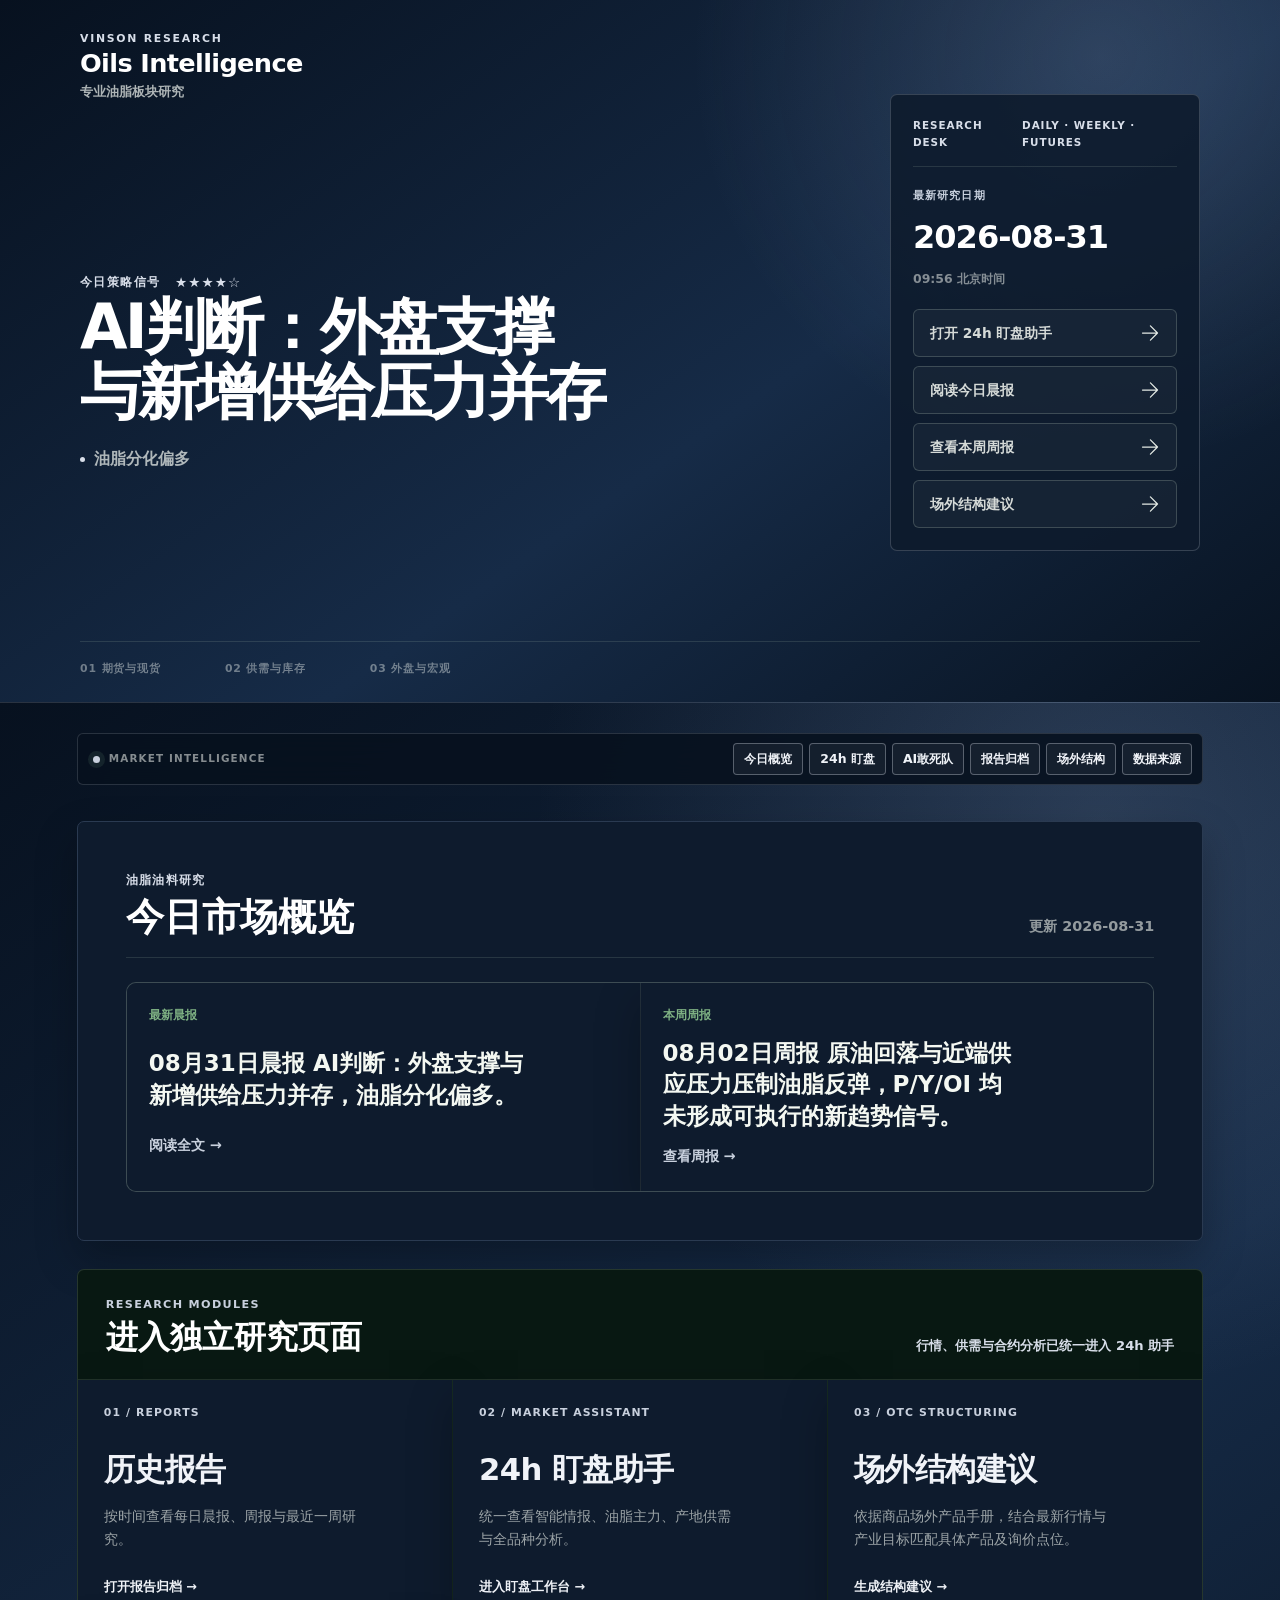
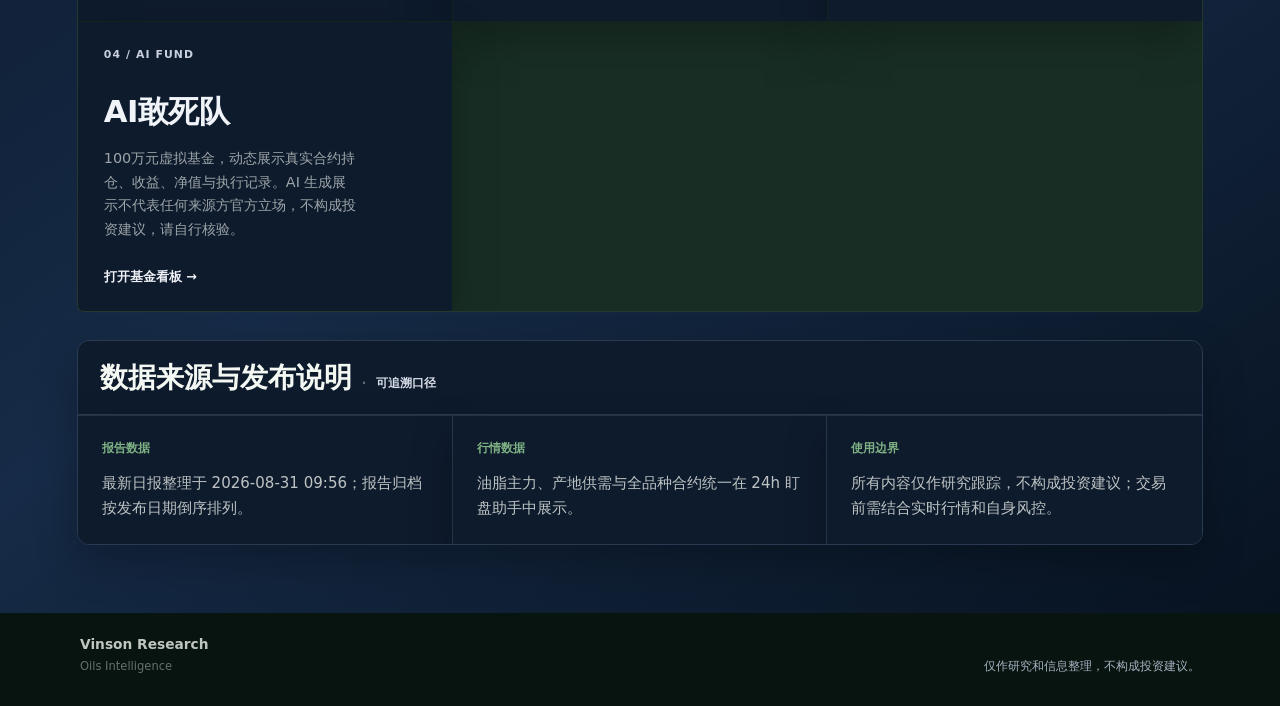
==== commit eeb57d1c: "Bust report renderer cache" ====
--- a/index.html
+++ b/index.html
@@ -179,7 +179,7 @@
         globalName: "PALM_OIL_REPORTS",
         fallbackSrc: "data/reports.js",
         consumerSrc: "assets/app.js",
-        cacheBust: window.PALM_OIL_DATA_VERSION || window.PALM_OIL_CACHE_BUST,
+        cacheBust: `${window.PALM_OIL_DATA_VERSION || window.PALM_OIL_CACHE_BUST}-20260903-sections`,
         pollIntervalMs: 60000,
       });
     </script>
